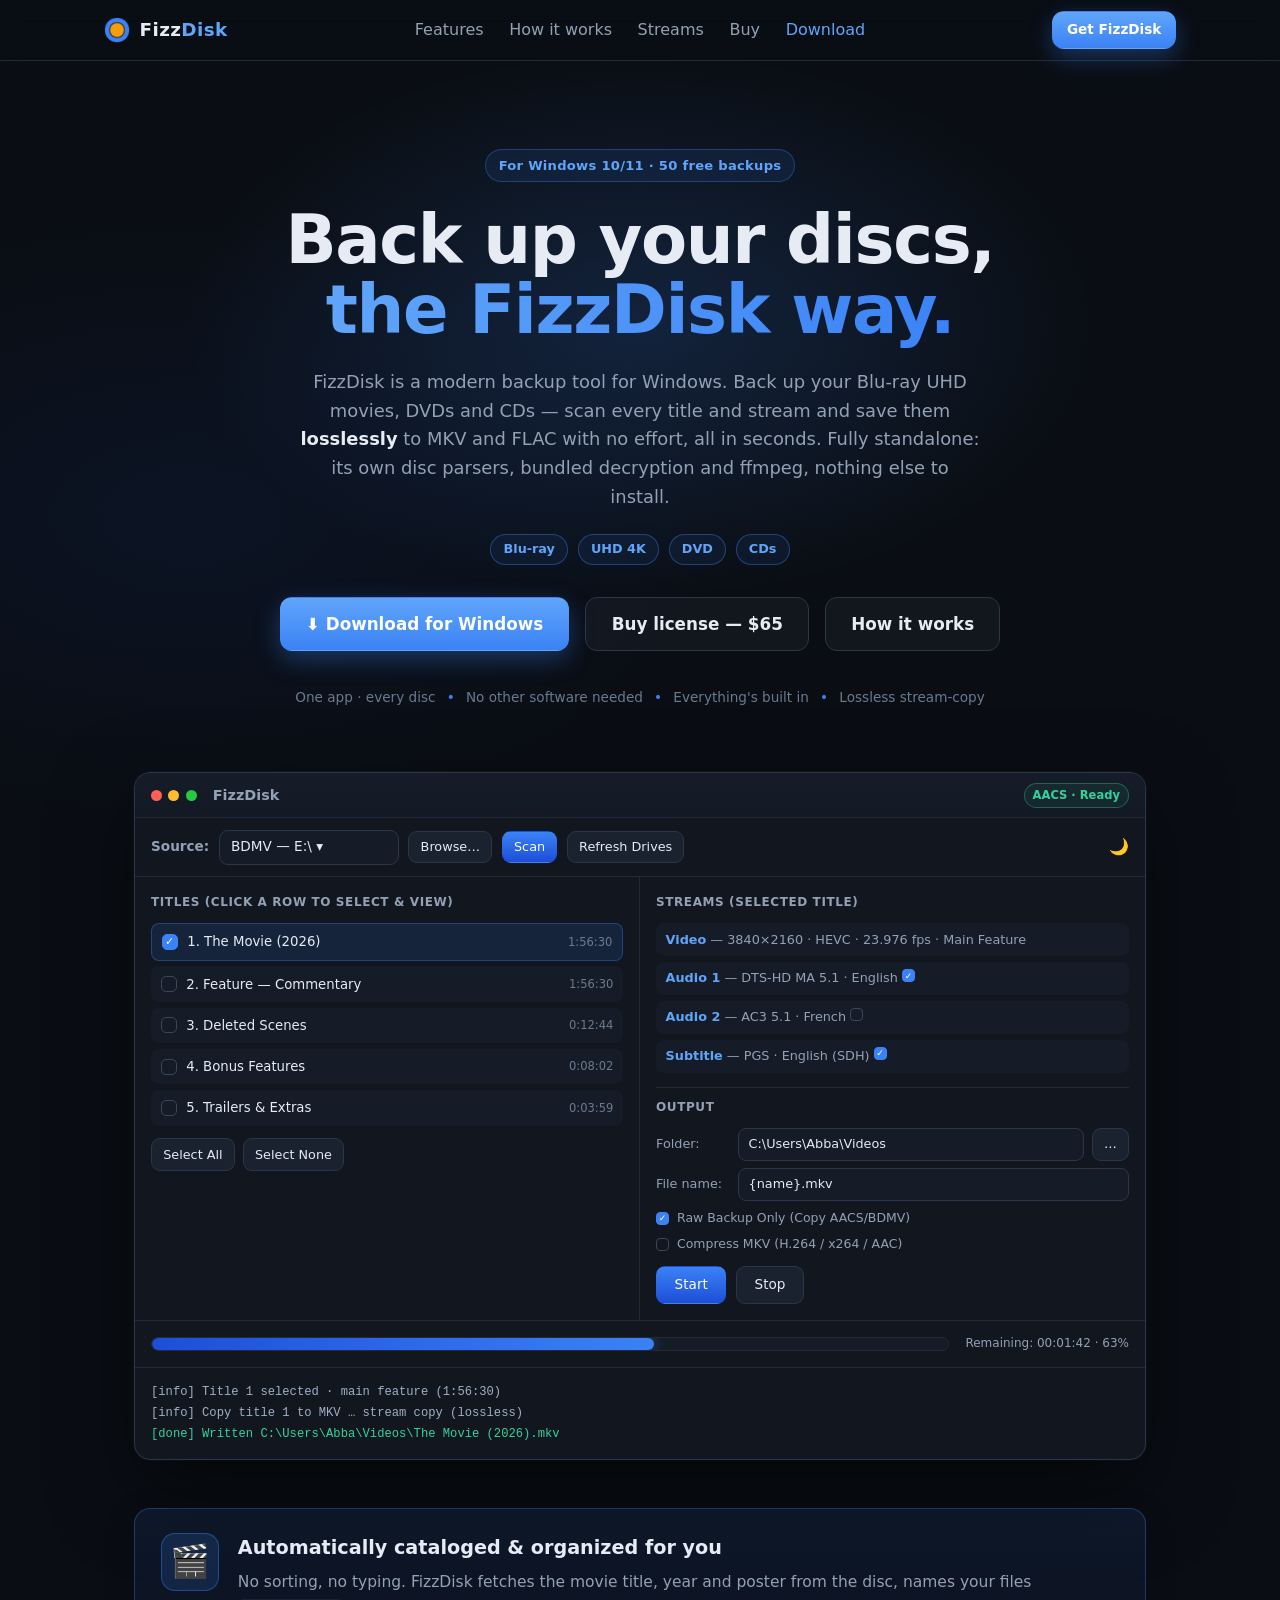
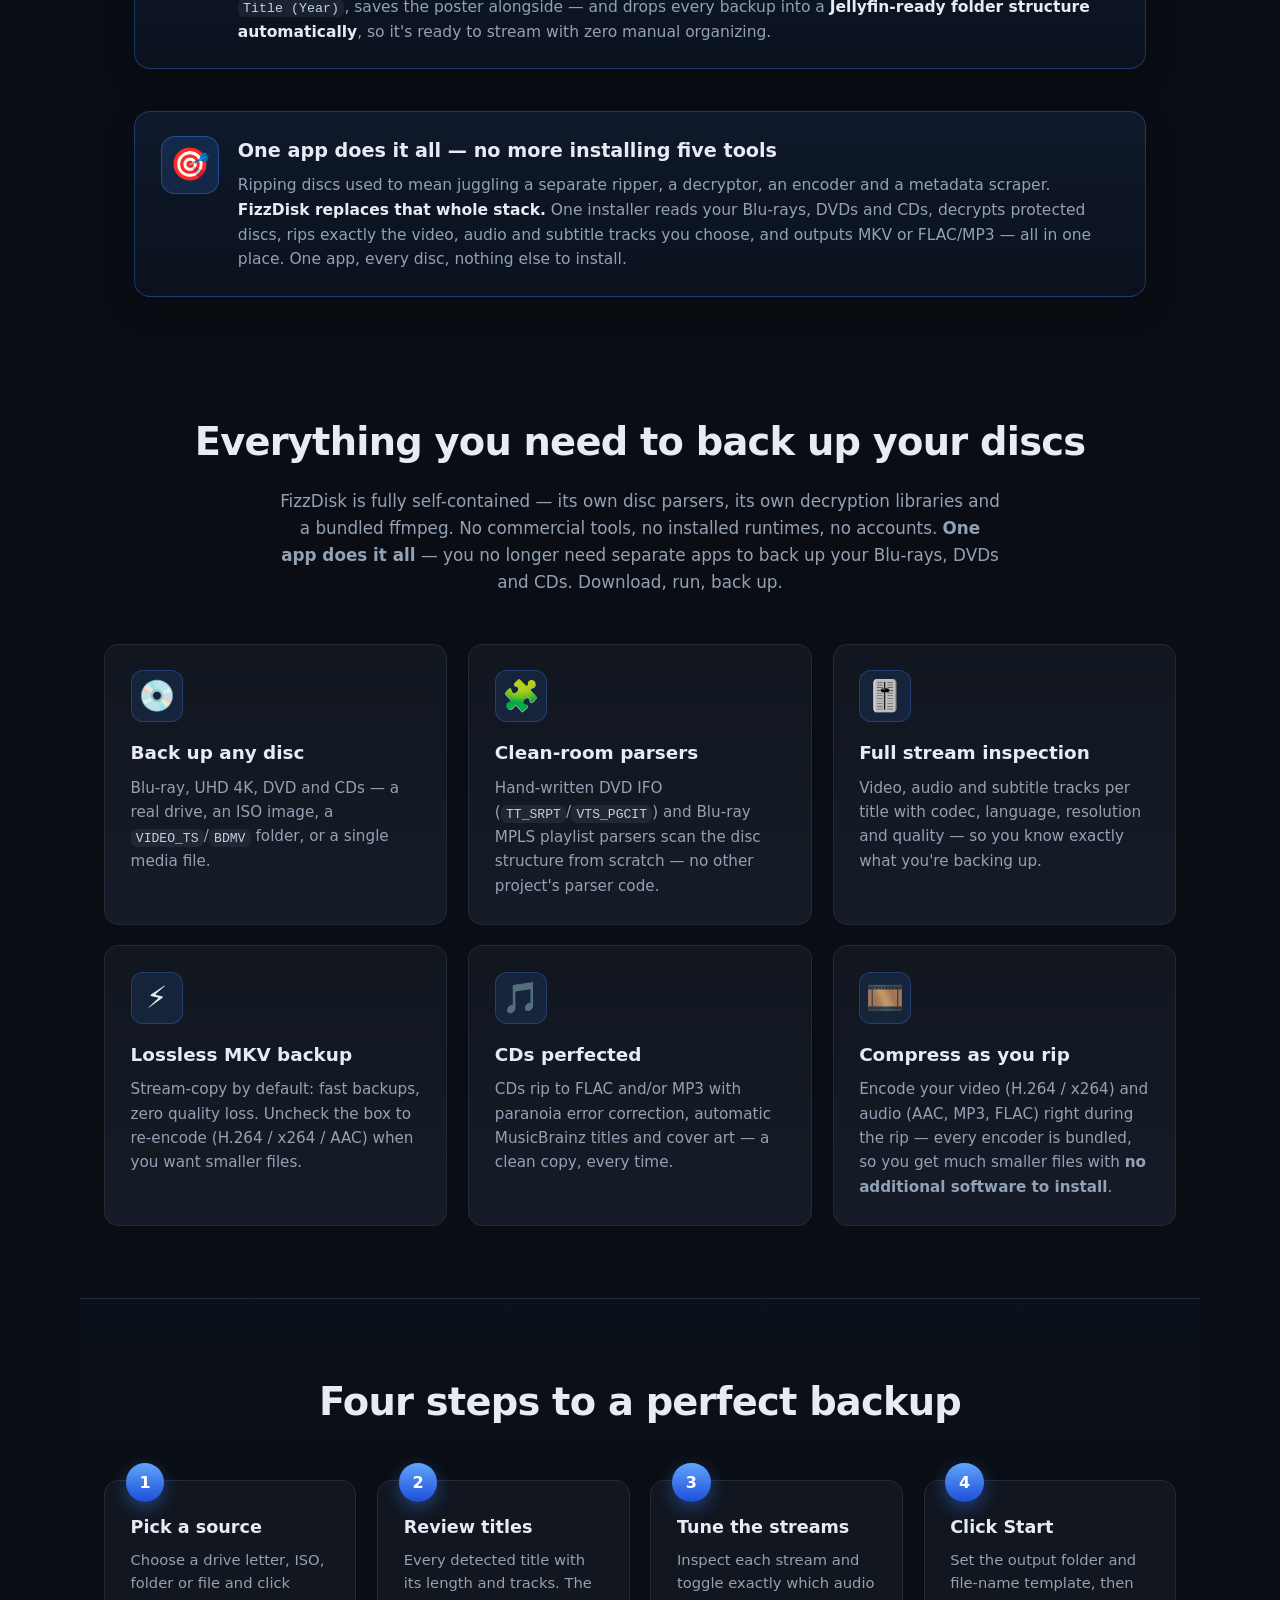
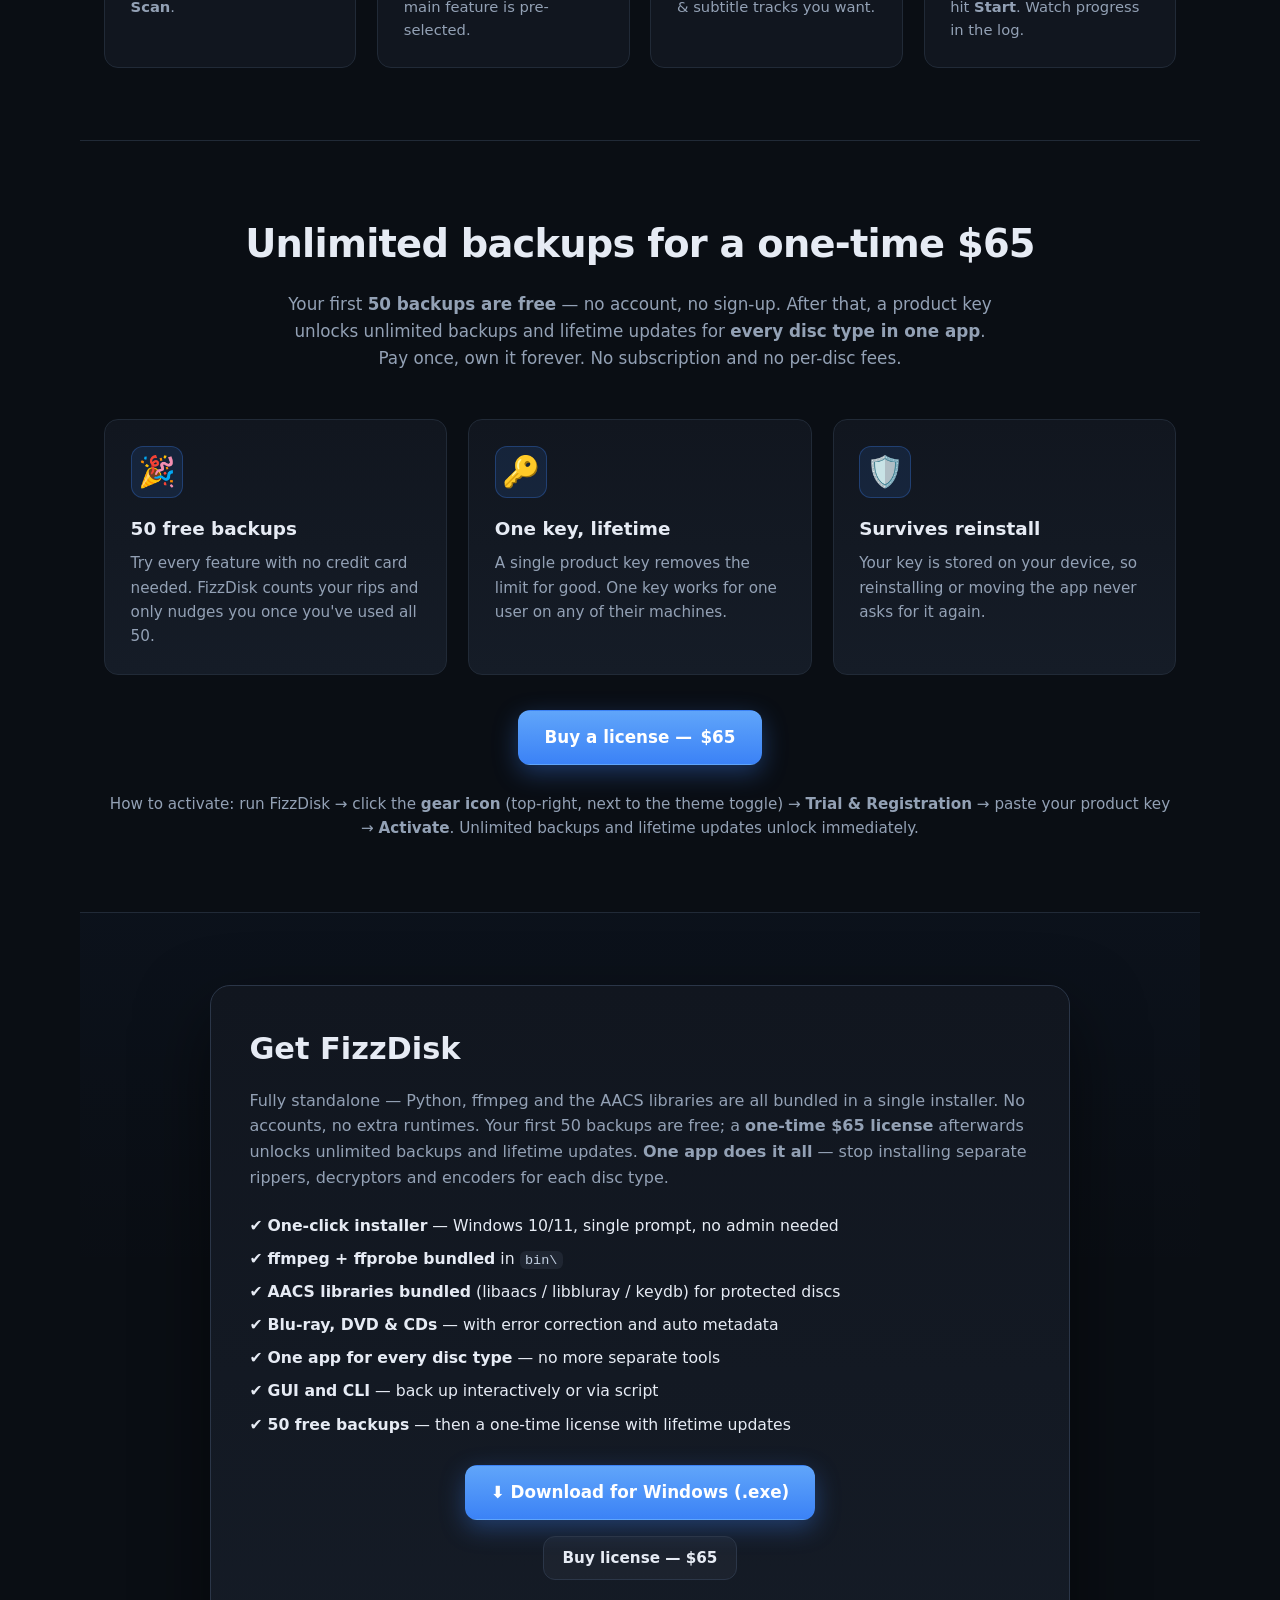
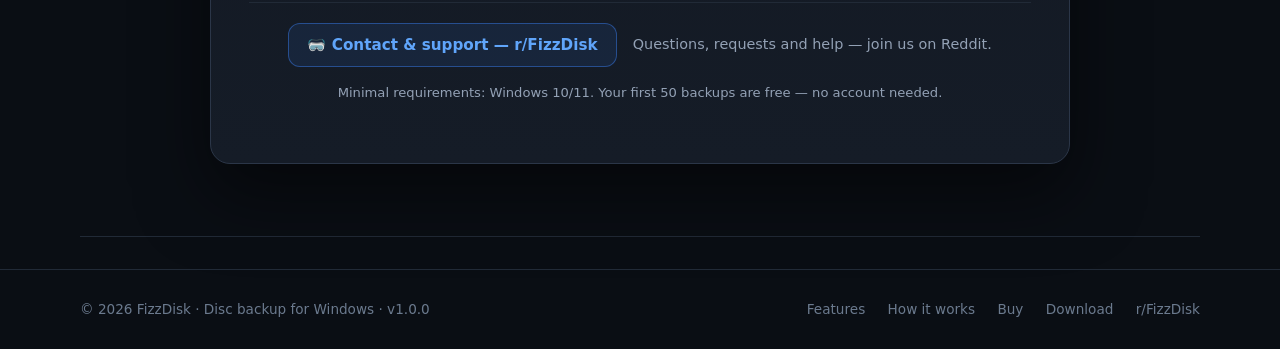
==== website/index.html @ e2224a8b "Website: 'no card' -> 'no credit card needed'" ====
<!DOCTYPE html>
<html lang="en">
<head>
<meta charset="UTF-8">
<meta name="viewport" content="width=device-width, initial-scale=1.0">
<title>FizzDisk — Back up your Blu-ray, DVD &amp; CDs</title>
<meta name="description" content="FizzDisk is a backup tool for Windows. Back up your Blu-ray UHD movies, DVDs and CDs — scan every title and stream and save them losslessly to MKV. 50 free backups, then a one-time license. Fully standalone.">
<link rel="icon" href="assets/fizzdisk.ico">
<link rel="stylesheet" href="assets/app.css">
<script src="assets/config.js"></script>
</head>
<body>

<!-- ============ NAV ============ -->
<nav class="nav">
  <div class="nav-inner">
    <a class="brand" href="#top">
      <span class="brand-mark" aria-hidden="true">
        <img src="assets/fizzdisk_icon.png" alt="" width="26" height="26">
      </span>
      <span class="brand-name">Fizz<span class="brand-hl">Disk</span></span>
    </a>
    <div class="nav-links">
      <a href="#features">Features</a>
      <a href="#how">How it works</a>
      <a href="#streams">Streams</a>
      <a href="#buy">Buy</a>
      <a href="#download">Download</a>
    </div>
    <a class="btn btn-primary nav-cta" href="#download">Get FizzDisk</a>
  </div>
</nav>

<!-- ============ HERO ============ -->
<header class="hero" id="top">
  <div class="hero-glow" aria-hidden="true"></div>
  <div class="hero-inner">
    <span class="pill">For Windows 10/11 · 50 free backups</span>
    <h1>Back up your discs,<br><span class="hl">the FizzDisk way.</span></h1>
    <p class="lead">FizzDisk is a modern backup tool for Windows. Back up your
    Blu-ray UHD movies, DVDs and CDs — scan every title and stream and save them
    <strong>losslessly</strong> to MKV and FLAC with no effort, all in seconds. Fully standalone:
    its own disc parsers, bundled decryption and ffmpeg, nothing else to install.</p>
    <div class="chips">
      <span class="chip">Blu-ray</span><span class="chip">UHD 4K</span><span class="chip">DVD</span><span class="chip">CDs</span>
    </div>
    <div class="hero-cta">
      <a class="btn btn-primary btn-lg" href="download/FizzDiskSetup.exe">⬇  Download for Windows</a>
      <a class="btn btn-ghost btn-lg" data-buy href="#">Buy license — $65</a>
      <a class="btn btn-ghost btn-lg" href="#download">How it works</a>
    </div>
    <div class="hero-meta">
      <span>One app · every disc</span>
      <span class="dot">•</span>
      <span>No other software needed</span>
      <span class="dot">•</span>
      <span>Everything's built in</span>
      <span class="dot">•</span>
      <span>Lossless stream-copy</span>
    </div>
  </div>
</header>

<!-- ============ APP MOCK (built from gui.py layout) ============ -->
<section class="mock-section" id="streams">
  <div class="mock-window" role="img" aria-label="FizzDisk application window">
    <div class="mock-titlebar">
      <span class="mock-dots"><i></i><i></i><i></i></span>
      <span class="mock-title">FizzDisk</span>
      <span class="mock-badge">AACS · Ready</span>
    </div>
    <div class="mock-source">
      <label>Source:</label>
      <span class="mock-combo">BDMV — E:\&nbsp;▾</span>
      <span class="mock-btn">Browse…</span>
      <span class="mock-btn mock-btn-accent">Scan</span>
      <span class="mock-btn">Refresh Drives</span>
      <span class="mock-toggle">🌙</span>
    </div>
    <div class="mock-body">
      <div class="mock-left">
        <div class="mock-pane-title">Titles (click a row to select &amp; view)</div>
        <div class="mock-row mock-row-sel"><span class="ck on"></span><span class="t">1. The Movie (2026)</span><span class="dur">1:56:30</span></div>
        <div class="mock-row"><span class="ck"></span><span class="t">2. Feature — Commentary</span><span class="dur">1:56:30</span></div>
        <div class="mock-row"><span class="ck"></span><span class="t">3. Deleted Scenes</span><span class="dur">0:12:44</span></div>
        <div class="mock-row"><span class="ck"></span><span class="t">4. Bonus Features</span><span class="dur">0:08:02</span></div>
        <div class="mock-row"><span class="ck"></span><span class="t">5. Trailers &amp; Extras</span><span class="dur">0:03:59</span></div>
        <div class="mock-actions"><span class="mock-btn">Select All</span><span class="mock-btn">Select None</span></div>
      </div>
      <div class="mock-right">
        <div class="mock-pane-title">Streams (selected title)</div>
        <div class="mock-stream"><b>Video</b> — 3840×2160 · HEVC · 23.976 fps · Main Feature</div>
        <div class="mock-stream"><b>Audio 1</b> — DTS-HD MA 5.1 · English <span class="ck on sm"></span></div>
        <div class="mock-stream"><b>Audio 2</b> — AC3 5.1 · French <span class="ck sm"></span></div>
        <div class="mock-stream"><b>Subtitle</b> — PGS · English (SDH) <span class="ck on sm"></span></div>
        <div class="mock-output">
          <div class="mock-pane-title">Output</div>
          <div class="mock-field"><label>Folder:</label><span class="mock-entry">C:\Users\Abba\Videos</span><span class="mock-btn">…</span></div>
          <div class="mock-field"><label>File name:</label><span class="mock-entry">{name}.mkv</span></div>
          <div class="mock-chk"><span class="ck on sm"></span> Raw Backup Only (Copy AACS/BDMV)</div>
          <div class="mock-chk"><span class="ck sm"></span> Compress MKV (H.264 / x264 / AAC)</div>
          <div class="mock-btnrow"><span class="mock-btn mock-btn-accent big">Start</span><span class="mock-btn big">Stop</span></div>
        </div>
      </div>
    </div>
    <div class="mock-bar">
      <div class="mock-progress"><span style="width:63%"></span></div>
      <span class="mock-eta">Remaining: 00:01:42 · 63%</span>
    </div>
    <div class="mock-log">[info] Title 1 selected · main feature (1:56:30)<br>[info] Copy title 1 to MKV … stream copy (lossless)<br><span class="mock-ok">[done] Written C:\Users\Abba\Videos\The Movie (2026).mkv</span></div>
  </div>
</section>

<!-- ============ AUTO CATALOGING (data, posters, Jellyfin structure) ============ -->
<section class="callout" id="autometa">
  <div class="callout-inner">
    <div class="callout-ico" aria-hidden="true">🎬</div>
    <div class="callout-body">
      <h3>Automatically cataloged &amp; organized for you</h3>
      <p>No sorting, no typing. FizzDisk fetches the movie title, year and poster from the disc,
      names your files <code>Title (Year)</code>, saves the poster alongside — and drops every backup
      into a <strong>Jellyfin-ready folder structure automatically</strong>, so it's ready to stream
      with zero manual organizing.</p>
    </div>
  </div>
</section>

<!-- ============ ONE APP DOES IT ALL ============ -->
<section class="callout" id="oneapp">
  <div class="callout-inner">
    <div class="callout-ico" aria-hidden="true">🎯</div>
    <div class="callout-body">
      <h3>One app does it all — no more installing five tools</h3>
      <p>Ripping discs used to mean juggling a separate ripper, a decryptor, an
      encoder and a metadata scraper. <strong>FizzDisk replaces that whole stack.</strong>
      One installer reads your Blu-rays, DVDs and CDs, decrypts protected discs, rips exactly
      the video, audio and subtitle tracks you choose, and outputs MKV or FLAC/MP3 — all in
      one place. One app, every disc, nothing else to install.</p>
    </div>
  </div>
</section>

<!-- ============ FEATURES ============ -->
<section class="section" id="features">
  <h2 class="sec-title">Everything you need to back up your discs</h2>
  <p class="sec-sub">FizzDisk is fully self-contained — its own disc
  parsers, its own decryption libraries and a bundled ffmpeg. No commercial tools, no installed
  runtimes, no accounts. <strong>One app does it all</strong> — you no longer need separate
  apps to back up your Blu-rays, DVDs and CDs. Download, run, back up.</p>
  <div class="grid">
    <div class="card"><div class="ico">💿</div><h3>Back up any disc</h3><p>Blu-ray, UHD 4K, DVD and CDs — a real drive, an ISO image, a <code>VIDEO_TS</code>/<code>BDMV</code> folder, or a single media file.</p></div>
    <div class="card"><div class="ico">🧩</div><h3>Clean-room parsers</h3><p>Hand-written DVD IFO (<code>TT_SRPT</code>/<code>VTS_PGCIT</code>) and Blu-ray MPLS playlist parsers scan the disc structure from scratch — no other project's parser code.</p></div>
    <div class="card"><div class="ico">🎚️</div><h3>Full stream inspection</h3><p>Video, audio and subtitle tracks per title with codec, language, resolution and quality — so you know exactly what you're backing up.</p></div>
    <div class="card"><div class="ico">⚡</div><h3>Lossless MKV backup</h3><p>Stream-copy by default: fast backups, zero quality loss. Uncheck the box to re-encode (H.264 / x264 / AAC) when you want smaller files.</p></div>
    <div class="card"><div class="ico">🎵</div><h3>CDs perfected</h3><p>CDs rip to FLAC and/or MP3 with paranoia error correction, automatic MusicBrainz titles and cover art — a clean copy, every time.</p></div>
    <div class="card"><div class="ico">🎞️</div><h3>Compress as you rip</h3><p>Encode your video (H.264 / x264) and audio (AAC, MP3, FLAC) right during the rip — every encoder is bundled, so you get much smaller files with <strong>no additional software to install</strong>.</p></div>
  </div>
</section>

<!-- ============ HOW IT WORKS ============ -->
<section class="section alt" id="how">
  <h2 class="sec-title">Four steps to a perfect backup</h2>
  <div class="steps">
    <div class="step"><span class="n">1</span><h3>Pick a source</h3><p>Choose a drive letter, ISO, folder or file and click <b>Scan</b>.</p></div>
    <div class="step"><span class="n">2</span><h3>Review titles</h3><p>Every detected title with its length and tracks. The main feature is pre-selected.</p></div>
    <div class="step"><span class="n">3</span><h3>Tune the streams</h3><p>Inspect each stream and toggle exactly which audio &amp; subtitle tracks you want.</p></div>
    <div class="step"><span class="n">4</span><h3>Click Start</h3><p>Set the output folder and file-name template, then hit <b>Start</b>. Watch progress in the log.</p></div>
  </div>
</section>

<!-- ============ BUY / LICENSE ============ -->
<section class="section" id="buy">
  <h2 class="sec-title">Unlimited backups for a one-time <span id="buy-price">$65</span></h2>
  <p class="sec-sub">Your first <b>50 backups are free</b> — no account, no sign-up. After that, a
  product key unlocks unlimited backups and lifetime updates for <b>every disc type in one app</b>.
  Pay once, own it forever. No subscription and no per-disc fees.</p>
  <div class="grid" style="margin-top:3rem">
    <div class="card"><div class="ico">🎉</div><h3>50 free backups</h3><p>Try every feature with no credit card needed. FizzDisk counts your rips and only nudges you once you've used all 50.</p></div>
    <div class="card"><div class="ico">🔑</div><h3>One key, lifetime</h3><p>A single product key removes the limit for good. One key works for one user on any of their machines.</p></div>
    <div class="card"><div class="ico">🛡️</div><h3>Survives reinstall</h3><p>Your key is stored on your device, so reinstalling or moving the app never asks for it again.</p></div>
  </div>
  <div class="hero-cta" style="margin-top:2.2rem">
    <a class="btn btn-primary btn-lg" data-buy href="#">Buy a license — <span id="buy-price2">$65</span></a>
  </div>
  <p class="how-note" style="margin-top:1.7rem">How to activate: run FizzDisk → click the <b>gear icon</b>
  (top-right, next to the theme toggle) → <b>Trial &amp; Registration</b> → paste your product key →
  <b>Activate</b>. Unlimited backups and lifetime updates unlock immediately.</p>
</section>

<!-- ============ DOWNLOAD ============ -->
<section class="section alt" id="download">
  <div class="dl-card">
    <div class="dl-left">
      <h2>Get FizzDisk</h2>
      <p>Fully standalone — Python, ffmpeg and the AACS libraries are all
      bundled in a single installer. No accounts, no extra runtimes. Your first
      50 backups are free; a <b>one-time $65 license</b> afterwards unlocks
      unlimited backups and lifetime updates. <strong>One app does it all</strong> —
      stop installing separate rippers, decryptors and encoders for each disc type.</p>
      <ul class="dl-list">
        <li>✔ <b>One-click installer</b> — Windows 10/11, single prompt, no admin needed</li>
        <li>✔ <b>ffmpeg + ffprobe bundled</b> in <code>bin\</code></li>
        <li>✔ <b>AACS libraries bundled</b> (libaacs / libbluray / keydb) for protected discs</li>
        <li>✔ <b>Blu-ray, DVD &amp; CDs</b> — with error correction and auto metadata</li>
        <li>✔ <b>One app for every disc type</b> — no more separate tools</li>
        <li>✔ <b>GUI and CLI</b> — back up interactively or via script</li>
        <li>✔ <b>50 free backups</b> — then a one-time license with lifetime updates</li>
      </ul>
      <div class="dl-cta" style="justify-content:center;flex-direction:column;align-items:center">
        <a class="btn btn-primary btn-lg" href="download/FizzDiskSetup.exe">⬇  Download for Windows (.exe)</a>
        <a class="btn btn-ghost" data-buy href="#">Buy license — $65</a>
      </div>
      <div class="dl-support" style="justify-content:center;text-align:center">
        <a class="btn btn-reddit" href="https://www.reddit.com/r/FizzDisk/" target="_blank" rel="noopener">🥽  Contact &amp; support — r/FizzDisk</a>
        <span class="dl-support-note">Questions, requests and help — join us on Reddit.</span>
      </div>
      <p class="dl-min" style="text-align:center">Minimal requirements: Windows 10/11. Your first 50 backups are free — no account needed.</p>
    </div>
  </div>
</section>

<!-- ============ FOOTER ============ -->
<footer class="foot">
  <div class="foot-inner">
    <span>© 2026 FizzDisk · Disc backup for Windows · v<span id="foot-ver">1.0.0</span></span>
    <span class="foot-links"><a href="#features">Features</a><a href="#how">How it works</a><a href="#buy">Buy</a><a href="#download">Download</a><a href="https://www.reddit.com/r/FizzDisk/" target="_blank" rel="noopener">r/FizzDisk</a></span>
  </div>
</footer>

<script src="assets/app.js"></script>
<script>
  // Wire config values (see assets/config.js). BUY_URL is empty until the
  // 2Checkout link is set; until then the Buy buttons open success.html which
  // mints a product key client-side.
  (function(){
    var cfg = window.FIZZ_CONFIG || {};
    if (cfg.PRICE) {
      ['buy-price','buy-price2'].forEach(function(id){
        var el=document.getElementById(id); if(el) el.textContent=cfg.PRICE;
      });
    }
    if (cfg.VERSION) { var v=document.getElementById('foot-ver'); if(v) v.textContent=cfg.VERSION; }
    var buyUrl = (cfg.BUY_URL && String(cfg.BUY_URL).trim()) ? cfg.BUY_URL : cfg.SUCCESS_URL;
    if (buyUrl) document.querySelectorAll('[data-buy]').forEach(function(b){ b.href = buyUrl; });
  })();
</script>
</body>
</html>
---- website/assets/app.css ----
/* ============================================================
   FizzDisk site — black + blue palette, matched to the app
   App theme: customtkinter "dark" + "blue" theme.
   Colors pulled from app: bg #0d1013, accent #3b82f6, text #dfe3ea,
   err #ff6b6b. Extending with a navy family for depth.
   ============================================================ */
:root{
  --bg:        #0a0e14;
  --bg-2:      #0d1219;
  --panel:     #11161f;
  --panel-2:   #151c27;
  --panel-3:   #1a2230;
  --border:    #212a37;
  --border-2:  #2b3648;
  --accent:    #3b82f6;
  --accent-2:  #60a5fa;
  --accent-deep:#1d4ed8;
  --text:      #e6ebf4;
  --muted:     #93a1b5;
  --muted-2:   #6b7a8e;
  --ok:        #34d399;
  --err:       #ff6b6b;
  --radius:    14px;
  --maxw:      1120px;
  --font:      "Segoe UI", system-ui, -apple-system, Roboto, Helvetica, Arial, sans-serif;
  --mono:      "Cascadia Code", "JetBrains Mono", Consolas, monospace;
}

*{box-sizing:border-box;margin:0;padding:0}
html{scroll-behavior:smooth}
body{
  background:
    radial-gradient(1200px 600px at 70% -10%, rgba(59,130,246,.10), transparent 60%),
    radial-gradient(900px 500px at 15% 10%, rgba(29,78,216,.08), transparent 60%),
    var(--bg);
  color:var(--text);
  font-family:var(--font);
  line-height:1.6;
  -webkit-font-smoothing:antialiased;
  overflow-x:hidden;
}
a{color:var(--accent-2);text-decoration:none}
code{font-family:var(--mono);font-size:.86em;background:rgba(147,161,181,.10);padding:.12em .4em;border-radius:6px;color:#c3d0e2;white-space:nowrap}
::selection{background:rgba(59,130,246,.35)}
.wrap,.nav-inner,.hero-inner,.section{max-width:var(--maxw);margin:0 auto}

/* ---------- generic ---------- */
.btn{display:inline-flex;align-items:center;gap:.5em;font-weight:600;font-size:.95rem;
  padding:.6em 1.2em;border-radius:12px;border:1px solid transparent;cursor:pointer;
  transition:transform .12s ease, box-shadow .2s ease, background .2s;text-decoration:none}
.btn:hover{transform:translateY(-1px)}
.btn:active{transform:translateY(0)}
.btn-primary{background:linear-gradient(180deg,var(--accent-2),var(--accent));color:#fff;
  box-shadow:0 8px 24px rgba(59,130,246,.35)}
.btn-primary:hover{box-shadow:0 12px 32px rgba(59,130,246,.5)}
.btn-ghost{background:rgba(147,161,181,.06);border-color:var(--border-2);color:var(--text)}
.btn-ghost:hover{background:rgba(147,161,181,.12)}
.btn-lg{font-size:1.05rem;padding:.75em 1.5em}

/* ---------- nav ---------- */
.nav{position:sticky;top:0;z-index:50;backdrop-filter:blur(12px);
  background:rgba(10,14,20,.75);border-bottom:1px solid var(--border)}
.nav-inner{display:flex;align-items:center;justify-content:space-between;
  padding:.7rem 1.5rem;max-width:var(--maxw);margin:0 auto}
.brand{display:flex;align-items:center;gap:.6rem;color:var(--text)}
.brand-mark{display:flex}
.brand-name{font-size:1.15rem;font-weight:700;letter-spacing:.02em}
.brand-hl{color:var(--accent-2)}
.nav-links{display:flex;gap:1.6rem;align-items:center;font-weight:500;color:var(--muted)}
.nav-links a{color:var(--muted)}.nav-links a:hover{color:var(--text)}
.nav-links a.active{color:var(--accent-2)}
.nav-cta{font-size:.85rem;padding:.5em 1em}
@media(max-width:720px){.nav-links{display:none}}

/* ---------- hero ---------- */
.hero{position:relative;padding:5.5rem 1.5rem 3rem;text-align:center;overflow:hidden}
.hero-glow{position:absolute;inset:0;pointer-events:none;
  background:radial-gradient(700px 420px at 50% 38%, rgba(59,130,246,.18), transparent 65%)}
.hero-inner{position:relative}
.pill{display:inline-block;font-size:.82rem;font-weight:600;color:var(--accent-2);
  border:1px solid rgba(59,130,246,.35);background:rgba(59,130,246,.10);
  padding:.4em 1em;border-radius:999px;margin-bottom:1.4rem;letter-spacing:.02em}
.hero h1{font-size:clamp(2.3rem,6vw,4.2rem);font-weight:800;line-height:1.05;letter-spacing:-.02em}
.hero .hl{background:linear-gradient(90deg,var(--accent-2),var(--accent));
  -webkit-background-clip:text;background-clip:text;color:transparent}
.lead{max-width:680px;margin:1.4rem auto 0;font-size:1.12rem;color:var(--muted)}
.lead strong{color:var(--text)}
.hero-cta{display:flex;gap:1rem;justify-content:center;margin-top:2rem;flex-wrap:wrap}
.hero-meta{display:flex;gap:.7rem;justify-content:center;align-items:center;
  margin-top:2.2rem;color:var(--muted-2);font-size:.85rem;flex-wrap:wrap}
.hero-meta .dot{color:var(--accent)}

/* ---------- app mock ---------- */
.mock-section{max-width:1060px;margin:0 auto;padding:1rem 1.5rem 3rem}
.mock-window{background:var(--panel);border:1px solid var(--border-2);border-radius:16px;
  box-shadow:0 30px 80px rgba(0,0,0,.55), 0 0 0 1px rgba(59,130,246,.06);
  overflow:hidden;font-family:var(--font)}
.mock-titlebar{display:flex;align-items:center;gap:1rem;padding:.6rem 1rem;
  background:linear-gradient(180deg,#161d29,#121824);border-bottom:1px solid var(--border)}
.mock-dots{display:flex;gap:.4rem}
.mock-dots i{width:11px;height:11px;border-radius:50%;background:#37404f;display:block}
.mock-dots i:nth-child(1){background:#ff5f57}
.mock-dots i:nth-child(2){background:#febc2e}
.mock-dots i:nth-child(3){background:#28c840}
.mock-title{font-size:.9rem;font-weight:600;color:var(--muted)}
.mock-badge{margin-left:auto;font-size:.72rem;font-weight:700;color:var(--ok);
  border:1px solid rgba(52,211,153,.35);background:rgba(52,211,153,.08);
  padding:.2em .7em;border-radius:999px}

.mock-source{display:flex;align-items:center;gap:.6rem;padding:.7rem 1rem;
  border-bottom:1px solid var(--border);flex-wrap:wrap;font-size:.85rem}
.mock-source label{color:var(--muted);font-weight:600}
.mock-combo{background:var(--panel-2);border:1px solid var(--border-2);padding:.35rem .7rem;
  border-radius:9px;color:var(--text);min-width:180px}
.mock-btn{background:var(--panel-3);border:1px solid var(--border-2);color:var(--text);
  padding:.32rem .7rem;border-radius:9px;font-size:.8rem;white-space:nowrap}
.mock-btn-accent{background:linear-gradient(180deg,var(--accent),var(--accent-deep));border-color:transparent;color:#fff}
.mock-btn.big{padding:.45rem 1.1rem;font-size:.85rem}
.mock-toggle{margin-left:auto;font-size:1rem;cursor:pointer}

.mock-body{display:grid;grid-template-columns:1fr 1fr;gap:0;border-bottom:1px solid var(--border)}
.mock-left,.mock-right{padding:1rem}
.mock-left{border-right:1px solid var(--border)}
.mock-pane-title{font-size:.75rem;font-weight:700;color:var(--muted);text-transform:uppercase;
  letter-spacing:.05em;margin-bottom:.7rem}
.mock-row{display:flex;align-items:center;gap:.6rem;padding:.45rem .6rem;border-radius:8px;
  margin-bottom:.35rem;font-size:.83rem;background:var(--panel-2)}
.mock-row-sel{background:rgba(59,130,246,.13);border:1px solid rgba(59,130,246,.35)}
.mock-row .t{flex:1;color:var(--text);overflow:hidden;text-overflow:ellipsis;white-space:nowrap}
.mock-row .dur{color:var(--muted-2);font-size:.72rem}
.mock-actions{display:flex;gap:.5rem;margin-top:.8rem}
.mock-stream{padding:.4rem .6rem;border-radius:8px;background:var(--panel-2);
  margin-bottom:.35rem;font-size:.8rem;color:var(--muted)}
.mock-stream b{color:var(--text);font-weight:600}
.mock-stream b:nth-child(1){color:var(--accent-2)}

.ck{width:16px;height:16px;border-radius:5px;border:1.5px solid #3a475a;display:inline-block;flex:none}
.ck.on{background:var(--accent);border-color:var(--accent);position:relative}
.ck.on::after{content:"✓";color:#fff;font-size:11px;position:absolute;inset:0;
  display:flex;align-items:center;justify-content:center;font-weight:800}
.ck.sm{width:13px;height:13px;border-radius:4px}
.ck.sm.on::after{font-size:9px}

.mock-output{margin-top:.9rem;padding-top:.6rem;border-top:1px solid var(--border)}
.mock-field{display:flex;align-items:center;gap:.5rem;margin-bottom:.45rem;font-size:.8rem}
.mock-field label{color:var(--muted);width:74px;flex:none}
.mock-entry{flex:1;background:var(--panel-2);border:1px solid var(--border-2);
  padding:.32rem .6rem;border-radius:8px;color:var(--text);overflow:hidden;text-overflow:ellipsis;white-space:nowrap}
.mock-chk{display:flex;align-items:center;gap:.5rem;font-size:.78rem;color:var(--muted);margin:.4rem 0}
.mock-btnrow{display:flex;gap:.6rem;margin-top:.7rem}

.mock-bar{display:flex;align-items:center;gap:1rem;padding:.85rem 1rem;border-bottom:1px solid var(--border)}
.mock-progress{flex:1;height:14px;border-radius:7px;background:var(--panel-2);border:1px solid var(--border);overflow:hidden}
.mock-progress span{display:block;height:100%;border-radius:7px;
  background:linear-gradient(90deg,var(--accent-deep),var(--accent));box-shadow:0 0 12px rgba(59,130,246,.5)}
.mock-eta{font-size:.75rem;color:var(--muted)}
.mock-log{padding:.9rem 1rem;font-family:var(--mono);font-size:.76rem;color:#9fb0c6;line-height:1.7}
.mock-ok{color:var(--ok)}

@media(max-width:760px){.mock-body{grid-template-columns:1fr}.mock-left{border-right:none;border-bottom:1px solid var(--border)}}

/* ---------- sections ---------- */
.section{padding:4.5rem 1.5rem}
.section.alt{background:linear-gradient(180deg,rgba(59,130,246,.03),transparent 40%);border-top:1px solid var(--border);border-bottom:1px solid var(--border)}
.sec-title{text-align:center;font-size:clamp(1.7rem,3.4vw,2.4rem);font-weight:800;letter-spacing:-.02em}
.sec-sub{text-align:center;max-width:720px;margin:1rem auto 0;color:var(--muted);font-size:1.05rem}
.sec-sub em{color:var(--accent-2);font-style:normal}

.grid{display:grid;grid-template-columns:repeat(3,1fr);gap:1.3rem;margin-top:3rem}
@media(max-width:900px){.grid{grid-template-columns:repeat(2,1fr)}}
@media(max-width:600px){.grid{grid-template-columns:1fr}}
.card{background:linear-gradient(180deg,var(--panel),var(--panel-2));border:1px solid var(--border);
  border-radius:var(--radius);padding:1.6rem;transition:transform .18s,border-color .18s,box-shadow .18s}
.card:hover{transform:translateY(-4px);border-color:rgba(59,130,246,.5);box-shadow:0 18px 40px rgba(0,0,0,.4)}
.card .ico{font-size:1.9rem;display:inline-flex;width:52px;height:52px;align-items:center;justify-content:center;
  background:rgba(59,130,246,.12);border:1px solid rgba(59,130,246,.3);border-radius:12px;margin-bottom:1rem}
.card h3{font-size:1.15rem;font-weight:700;margin-bottom:.5rem}
.card p{color:var(--muted);font-size:.95rem}

.steps{display:grid;grid-template-columns:repeat(4,1fr);gap:1.3rem;margin-top:3rem}
@media(max-width:800px){.steps{grid-template-columns:repeat(2,1fr)}}
@media(max-width:520px){.steps{grid-template-columns:1fr}}
.step{background:var(--panel);border:1px solid var(--border);border-radius:var(--radius);padding:1.6rem;position:relative}
.step .n{position:absolute;top:-1.1rem;left:1.3rem;width:2.4rem;height:2.4rem;border-radius:50%;
  display:flex;align-items:center;justify-content:center;font-weight:800;color:#fff;
  background:linear-gradient(180deg,var(--accent-2),var(--accent-deep));box-shadow:0 6px 18px rgba(59,130,246,.4)}
.step h3{font-size:1.1rem;margin:.4rem 0 .4rem}
.step p{color:var(--muted);font-size:.92rem}
.how-note{text-align:center;margin-top:2.4rem;color:var(--muted);font-size:.95rem}

/* ---------- download ---------- */
.dl-card{max-width:860px;margin:0 auto;background:linear-gradient(180deg,var(--panel),var(--panel-2));
  border:1px solid var(--border-2);border-radius:20px;padding:2.4rem;box-shadow:0 30px 70px rgba(0,0,0,.5)}
@media(max-width:820px){.dl-card{grid-template-columns:1fr}.dl-right{display:grid;grid-template-columns:1fr 1fr;gap:1rem}}
@media(max-width:520px){.dl-right{grid-template-columns:1fr}}
.dl-left h2{font-size:1.9rem;font-weight:800}
.dl-left>p{color:var(--muted);margin:.9rem 0 1.4rem}
.dl-list{list-style:none;margin-bottom:1.8rem}
.dl-list li{color:var(--text);font-size:.98rem;margin:.5rem 0}
.dl-list li b{color:var(--text)}
.dl-list li:first-child{margin-top:0}
.dl-cta{display:flex;gap:1rem;flex-wrap:wrap;align-items:center}
.dl-min{color:var(--muted-2);font-size:.82rem;margin-top:1.2rem}
.dl-right{display:flex;flex-direction:column;gap:1.2rem}
.dl-box{background:var(--panel-2);border:1px solid var(--border);border-radius:14px;padding:1.3rem}
.dl-box-title{font-size:.75rem;font-weight:700;text-transform:uppercase;letter-spacing:.05em;color:var(--accent-2);margin-bottom:.7rem}
.dl-box ul{list-style:none;color:var(--muted);font-size:.92rem}
.dl-box li{padding:.25rem 0}
.dl-box p{color:var(--muted);font-size:.9rem}

/* ---------- footer ---------- */
.foot{border-top:1px solid var(--border);padding:1.8rem 1.5rem;margin-top:2rem}
.foot-inner{max-width:var(--maxw);margin:0 auto;display:flex;justify-content:space-between;
  align-items:center;flex-wrap:wrap;gap:1rem;color:var(--muted-2);font-size:.85rem}
.foot-links{display:flex;gap:1.4rem}
.foot-links a{color:var(--muted-2)}.foot-links a:hover{color:var(--text)}

/* ---------- auto-cataloging callout ---------- */
.callout{max-width:1060px;margin:0 auto;padding:0 1.5rem 2.6rem}
.callout-inner{display:flex;align-items:flex-start;gap:1.2rem;background:linear-gradient(180deg,rgba(59,130,246,.10),rgba(29,78,216,.05));border:1px solid rgba(59,130,246,.35);border-radius:16px;padding:1.5rem 1.6rem;box-shadow:0 10px 30px rgba(0,0,0,.25)}
.callout-ico{font-size:2rem;display:flex;width:58px;height:58px;flex:none;align-items:center;justify-content:center;background:rgba(59,130,246,.16);border:1px solid rgba(59,130,246,.4);border-radius:14px}
.callout-body h3{font-size:1.2rem;font-weight:700;margin-bottom:.4rem}
.callout-body p{color:var(--muted);font-size:.97rem}
.callout-body strong{color:var(--text)}
@media(max-width:600px){.callout-inner{flex-direction:column}}

.chips{display:flex;gap:.6rem;justify-content:center;margin-top:1.4rem;flex-wrap:wrap}
.chip{font-size:.8rem;font-weight:600;color:var(--accent-2);border:1px solid rgba(59,130,246,.4);background:rgba(59,130,246,.08);padding:.35em .95em;border-radius:999px}

/* download support / reddit */
.dl-support{display:flex;align-items:center;gap:1rem;flex-wrap:wrap;margin-top:1.4rem;padding-top:1.2rem;border-top:1px solid var(--border)}
.btn-reddit{background:rgba(59,130,246,.10);border:1px solid rgba(59,130,246,.45);color:var(--accent-2);font-weight:600}
.btn-reddit:hover{background:rgba(59,130,246,.18)}
.dl-support-note{color:var(--muted);font-size:.9rem}
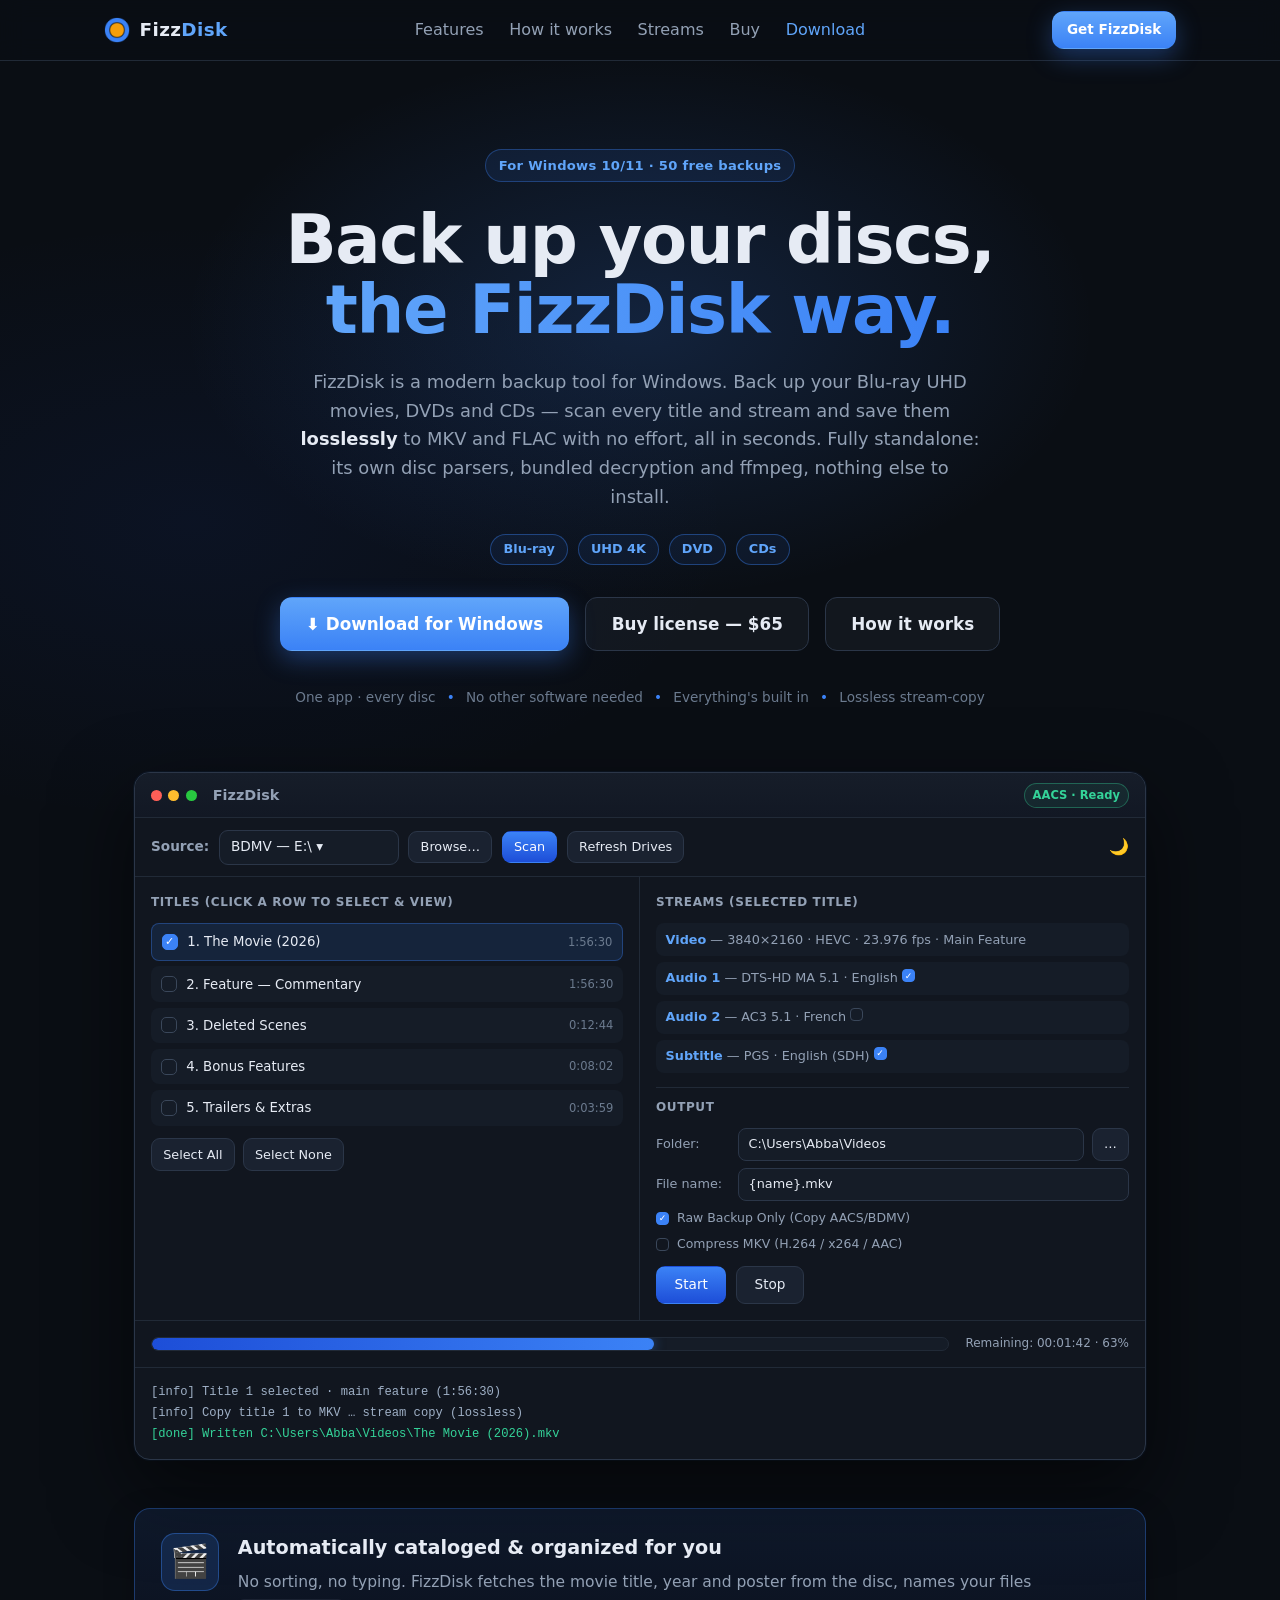
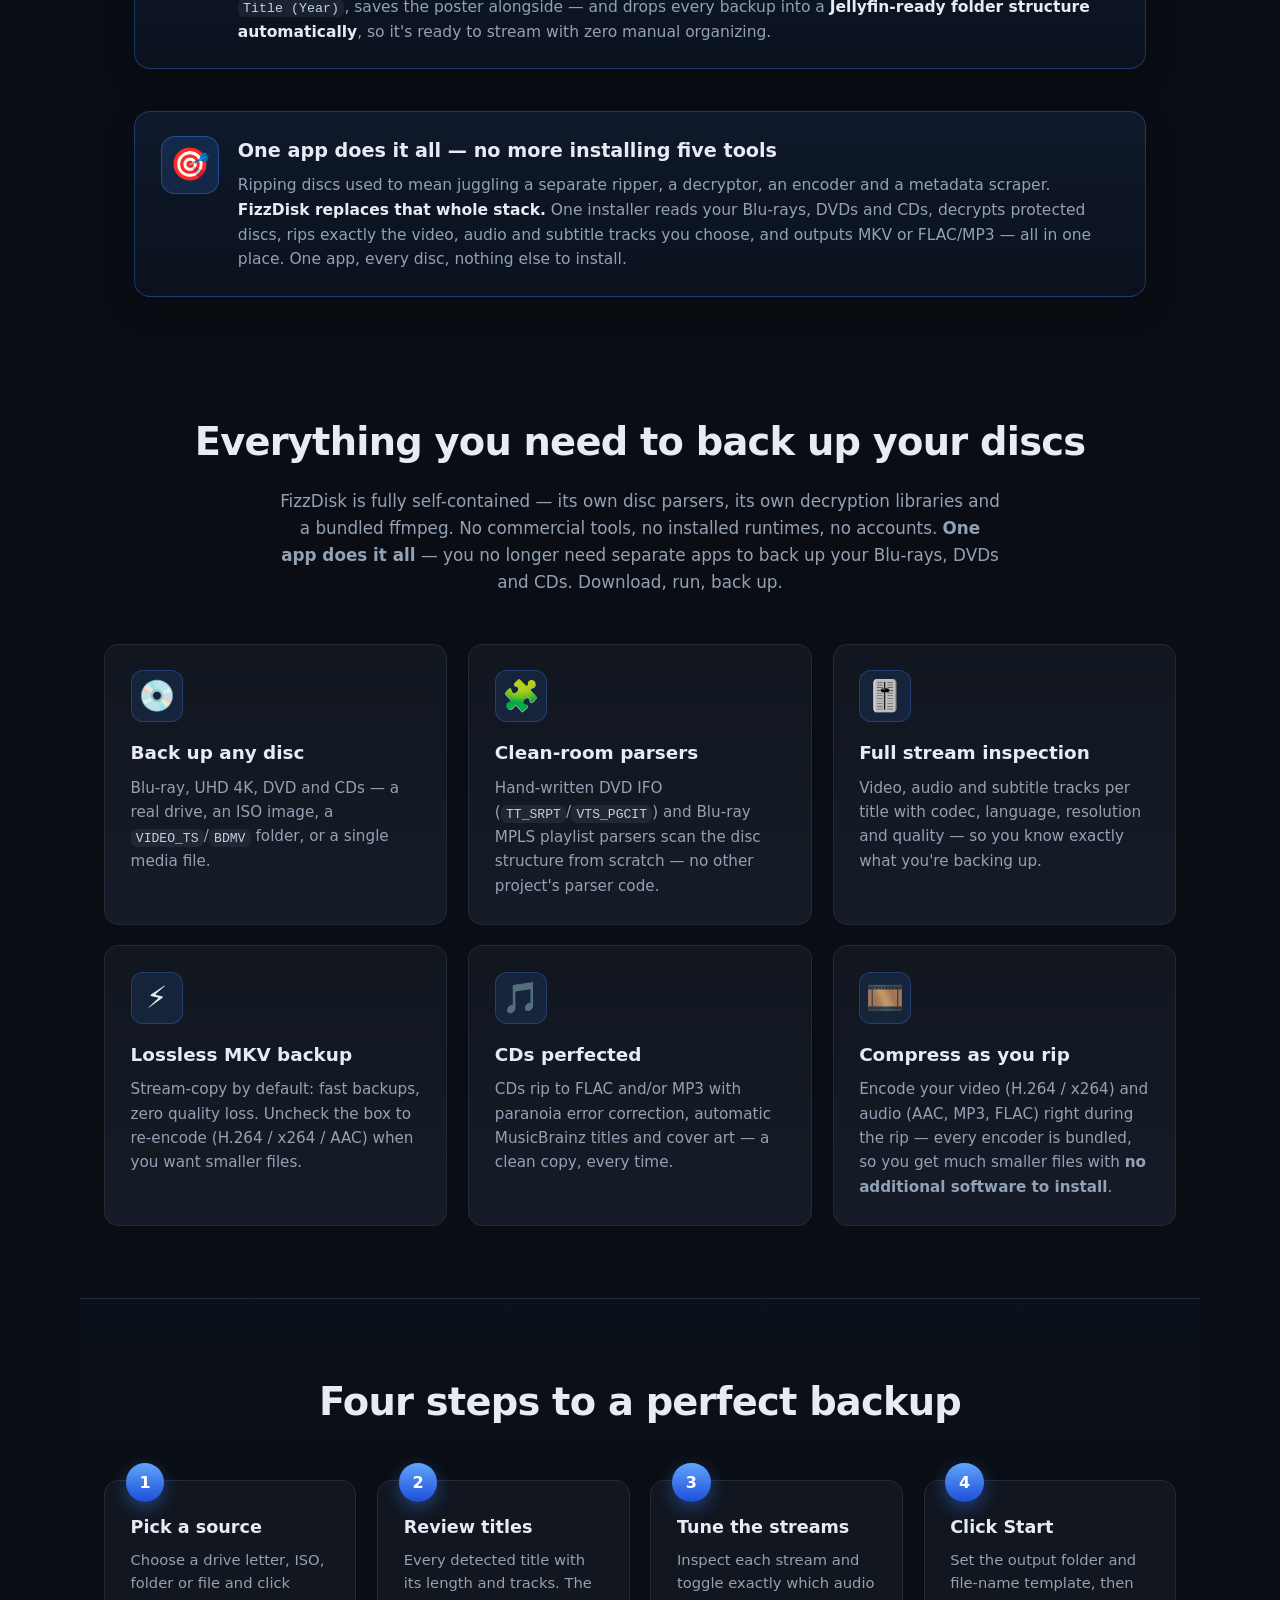
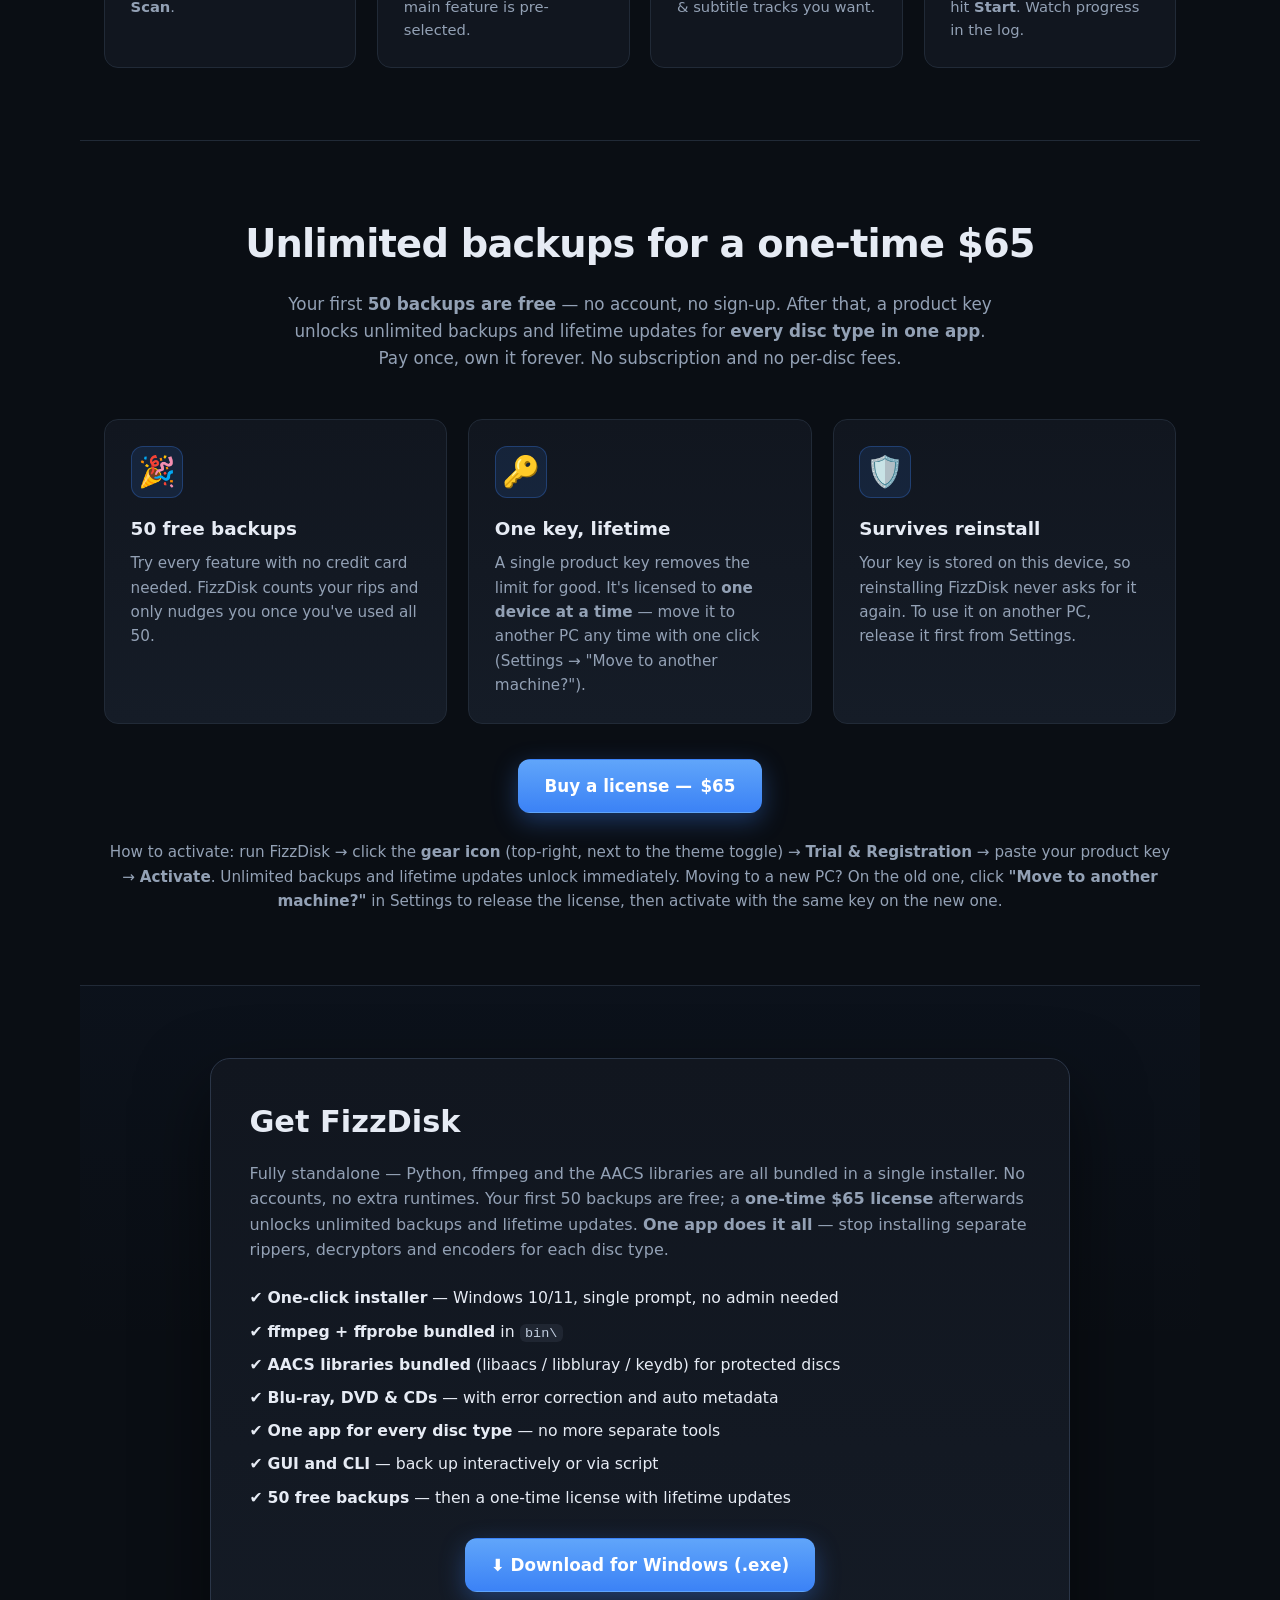
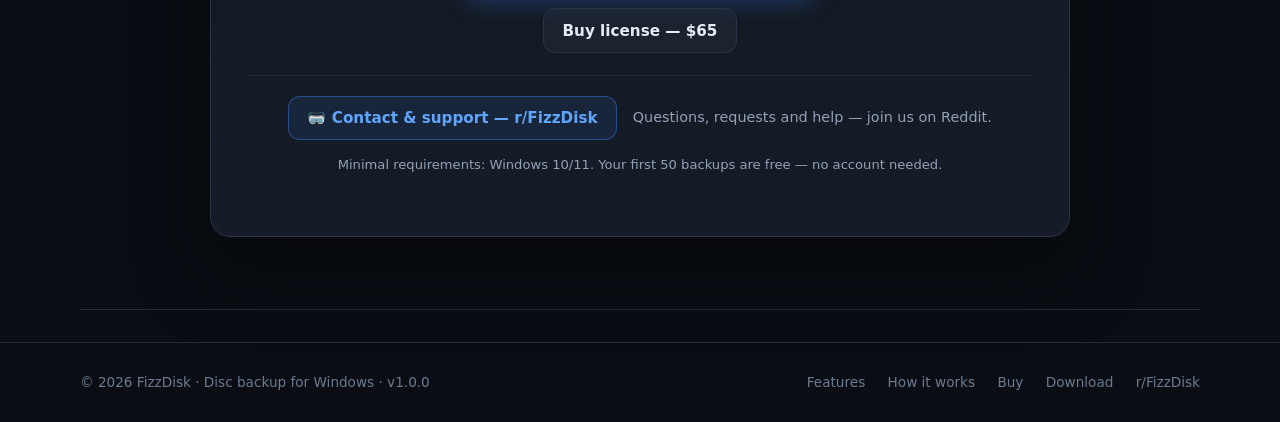
==== commit f08ec314: "Server-side one-user-one-device activation Add server/license_api.py (stdlib HTTP activation API: /a" ====
--- a/website/index.html
+++ b/website/index.html
@@ -176,15 +176,17 @@
   Pay once, own it forever. No subscription and no per-disc fees.</p>
   <div class="grid" style="margin-top:3rem">
     <div class="card"><div class="ico">🎉</div><h3>50 free backups</h3><p>Try every feature with no credit card needed. FizzDisk counts your rips and only nudges you once you've used all 50.</p></div>
-    <div class="card"><div class="ico">🔑</div><h3>One key, lifetime</h3><p>A single product key removes the limit for good. One key works for one user on any of their machines.</p></div>
-    <div class="card"><div class="ico">🛡️</div><h3>Survives reinstall</h3><p>Your key is stored on your device, so reinstalling or moving the app never asks for it again.</p></div>
+    <div class="card"><div class="ico">🔑</div><h3>One key, lifetime</h3><p>A single product key removes the limit for good. It's licensed to <b>one device at a time</b> — move it to another PC any time with one click (Settings → "Move to another machine?").</p></div>
+    <div class="card"><div class="ico">🛡️</div><h3>Survives reinstall</h3><p>Your key is stored on this device, so reinstalling FizzDisk never asks for it again. To use it on another PC, release it first from Settings.</p></div>
   </div>
   <div class="hero-cta" style="margin-top:2.2rem">
     <a class="btn btn-primary btn-lg" data-buy href="#">Buy a license — <span id="buy-price2">$65</span></a>
   </div>
   <p class="how-note" style="margin-top:1.7rem">How to activate: run FizzDisk → click the <b>gear icon</b>
   (top-right, next to the theme toggle) → <b>Trial &amp; Registration</b> → paste your product key →
-  <b>Activate</b>. Unlimited backups and lifetime updates unlock immediately.</p>
+  <b>Activate</b>. Unlimited backups and lifetime updates unlock immediately. Moving to a new PC?
+  On the old one, click <b>"Move to another machine?"</b> in Settings to release the license, then
+  activate with the same key on the new one.</p>
 </section>
 
 <!-- ============ DOWNLOAD ============ -->
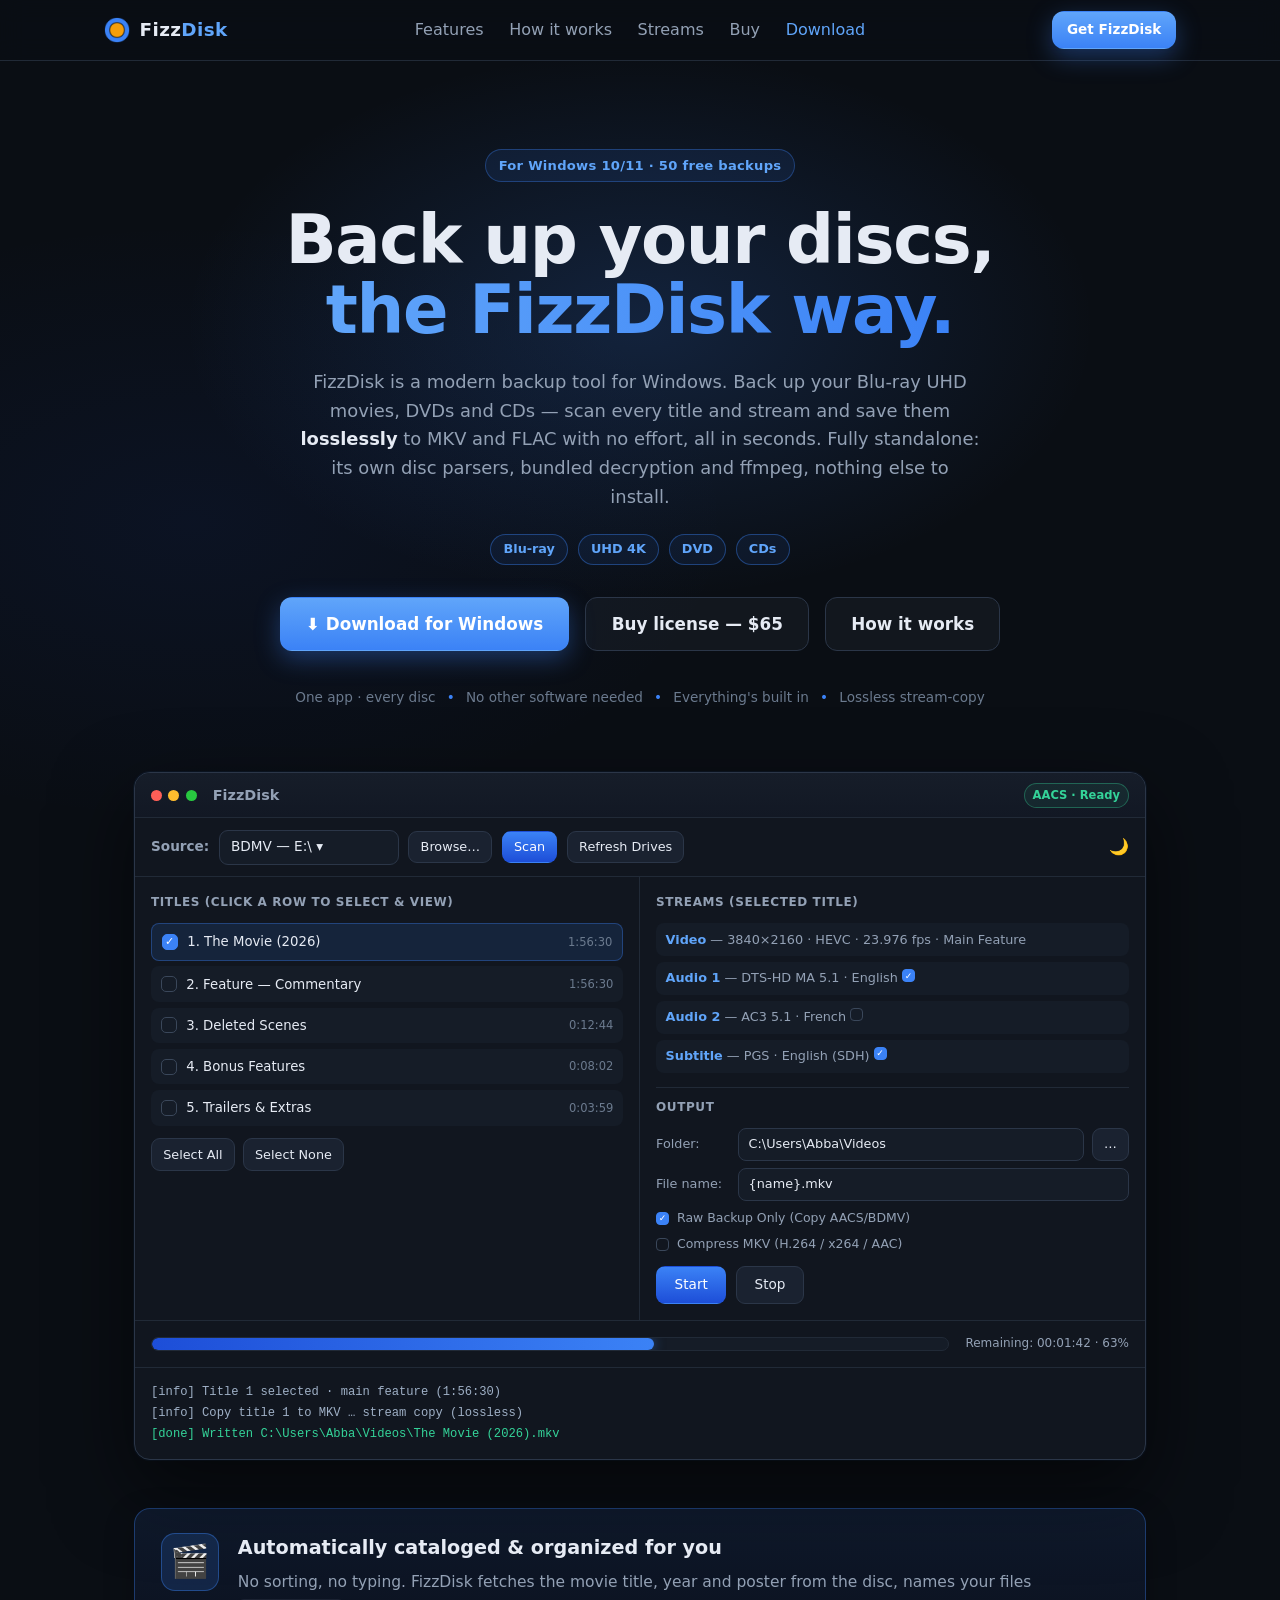
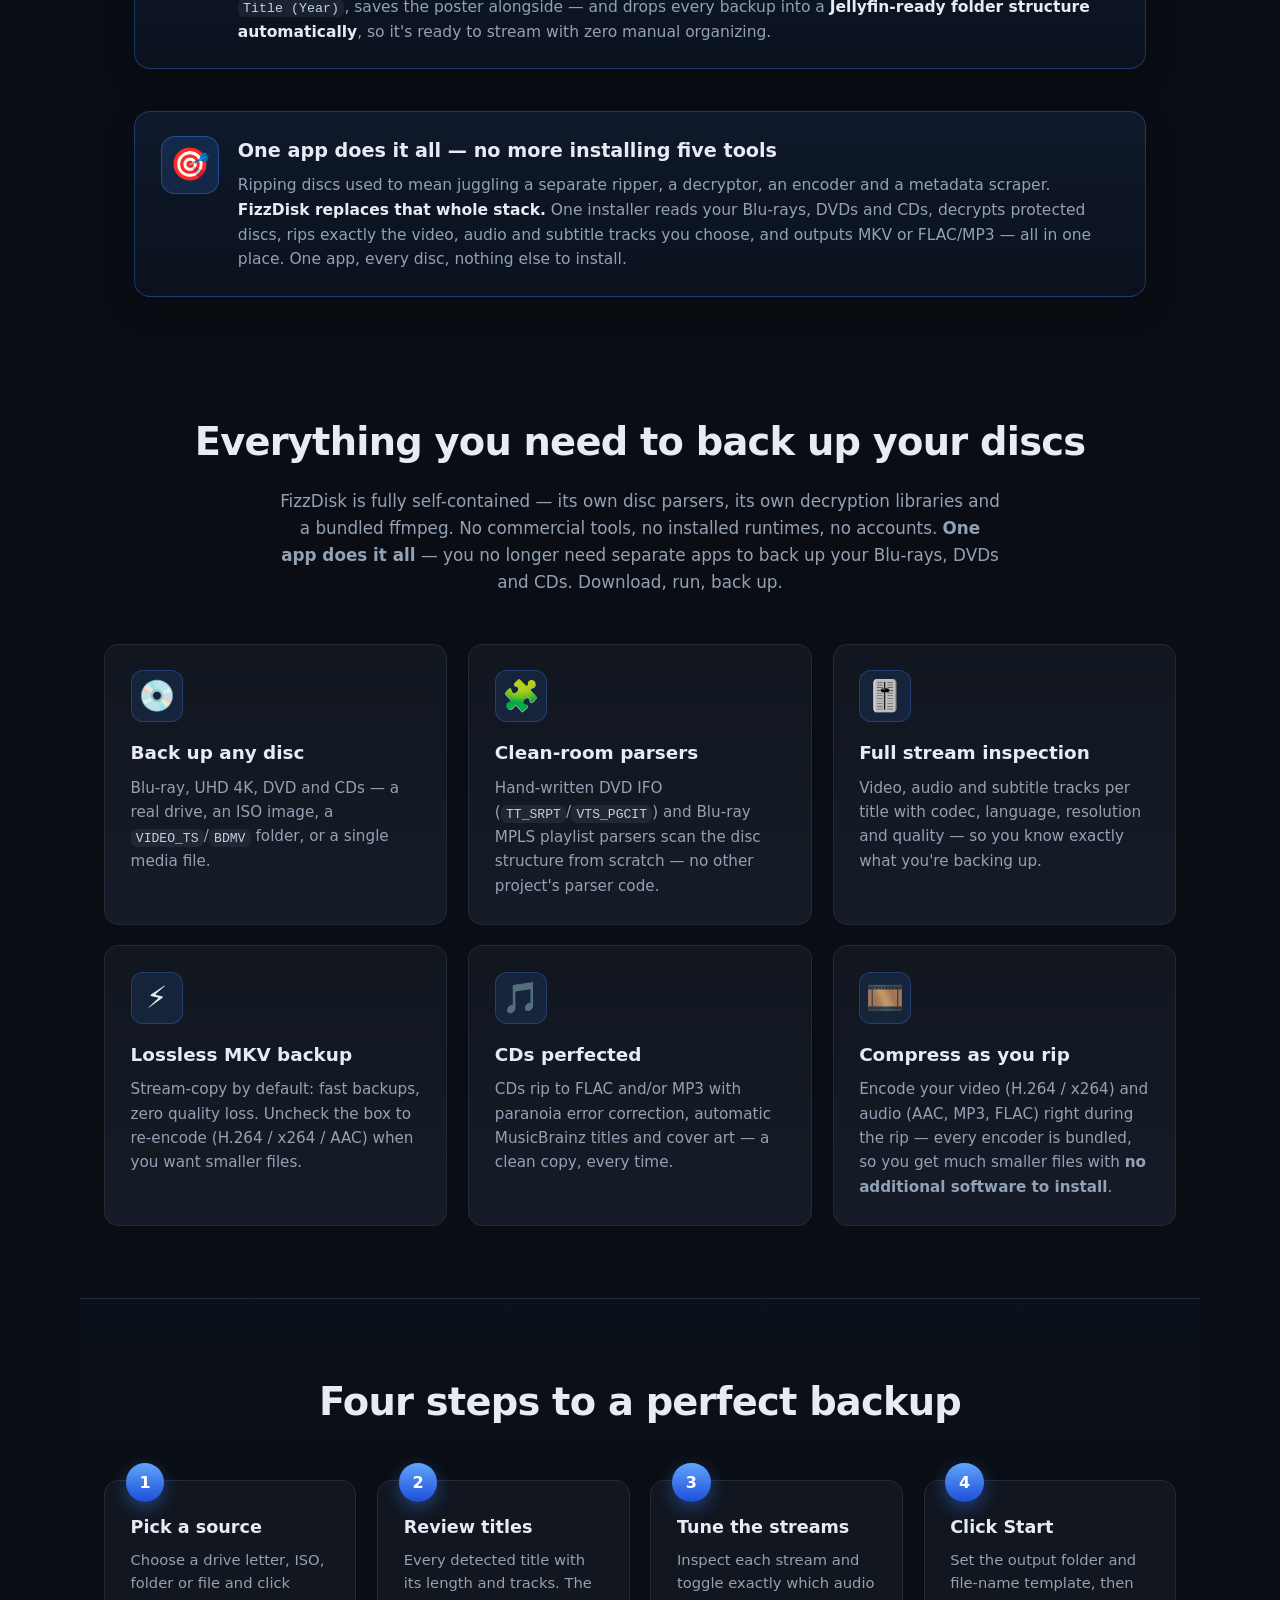
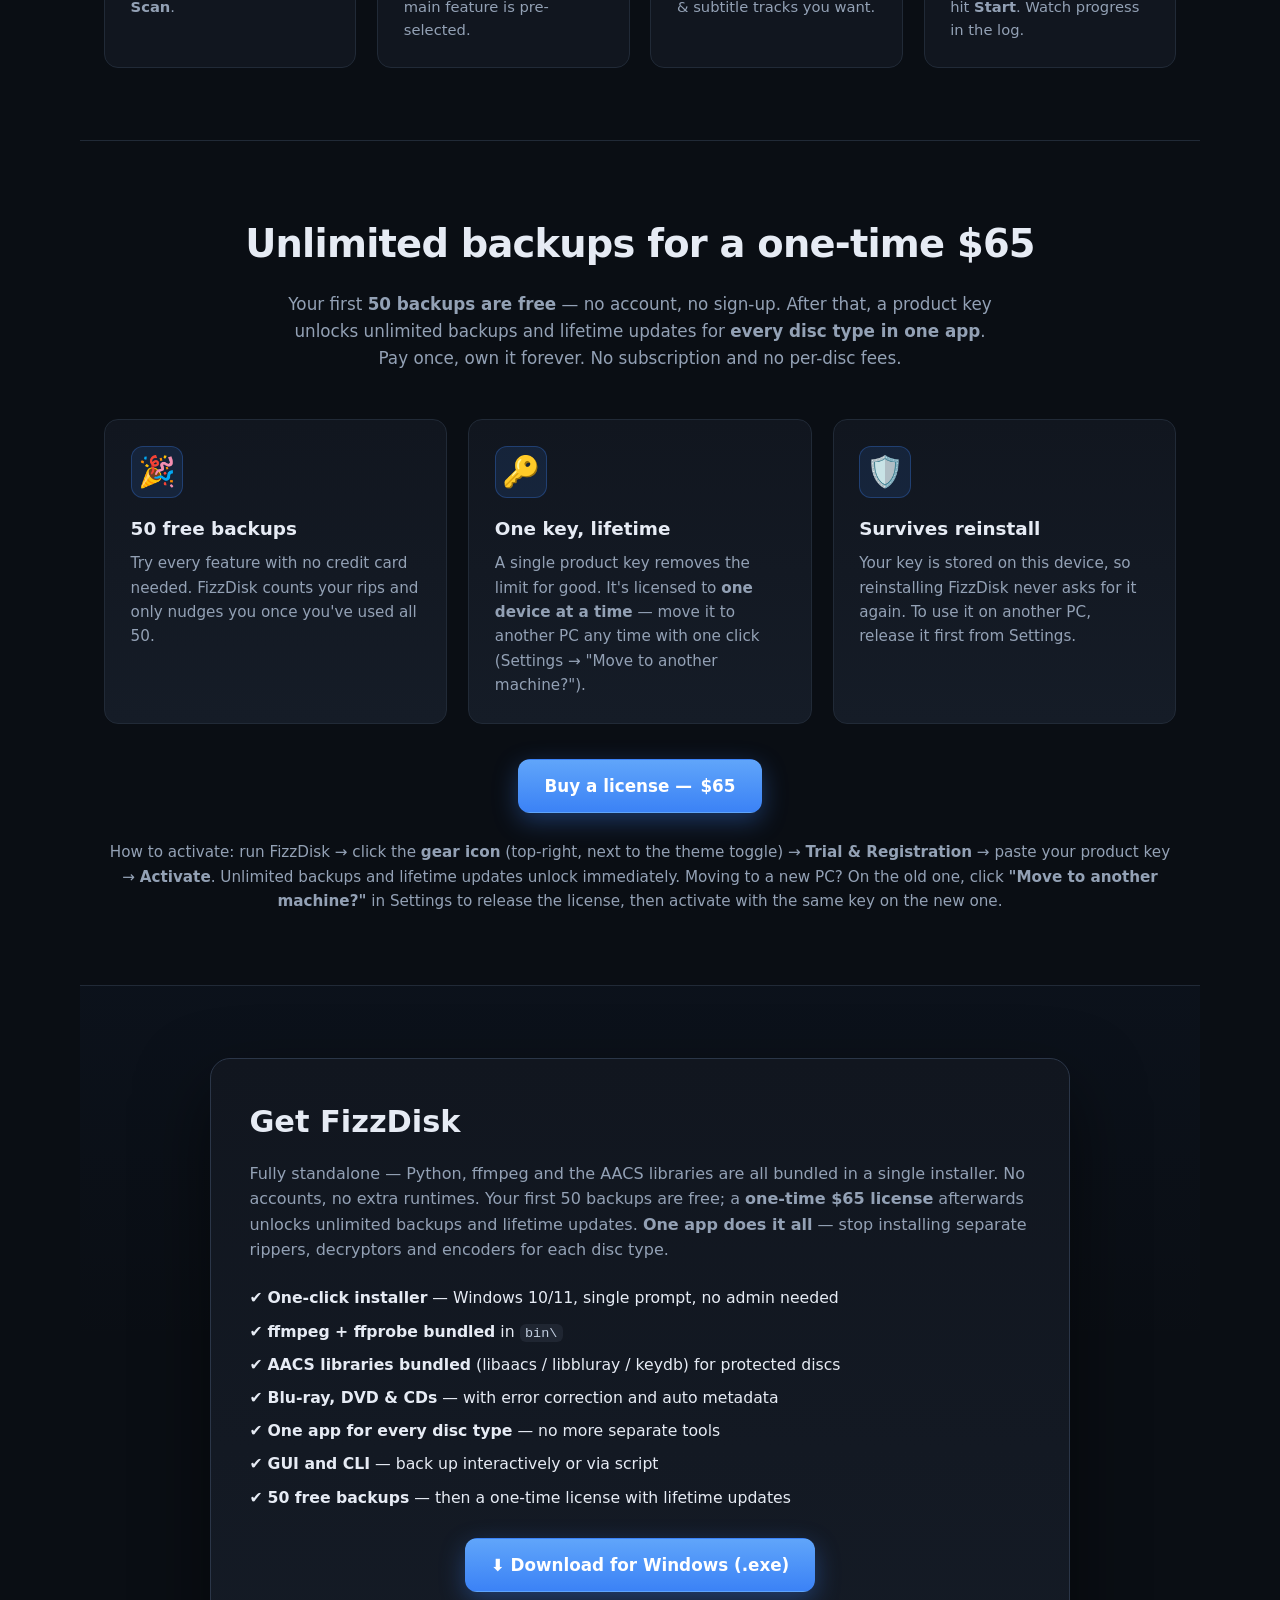
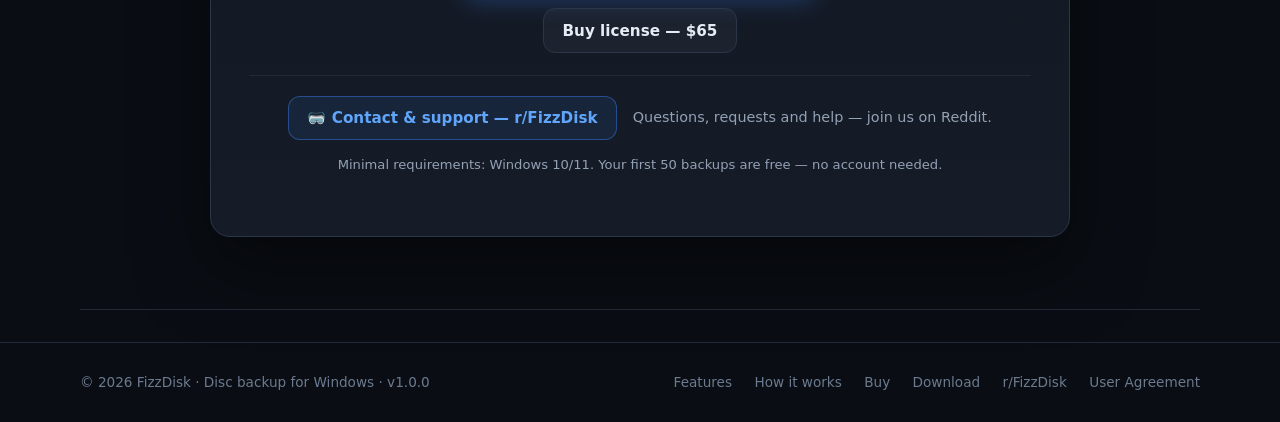
==== commit 25bec8e0: "Add End-User License Agreement (watertight, branded FizzDisk) Write a user agreement based on indust" ====
--- a/website/index.html
+++ b/website/index.html
@@ -225,7 +225,7 @@
 <footer class="foot">
   <div class="foot-inner">
     <span>© 2026 FizzDisk · Disc backup for Windows · v<span id="foot-ver">1.0.0</span></span>
-    <span class="foot-links"><a href="#features">Features</a><a href="#how">How it works</a><a href="#buy">Buy</a><a href="#download">Download</a><a href="https://www.reddit.com/r/FizzDisk/" target="_blank" rel="noopener">r/FizzDisk</a></span>
+    <span class="foot-links"><a href="#features">Features</a><a href="#how">How it works</a><a href="#buy">Buy</a><a href="#download">Download</a><a href="https://www.reddit.com/r/FizzDisk/" target="_blank" rel="noopener">r/FizzDisk</a><a href="agreement.html">User Agreement</a></span>
   </div>
 </footer>
 
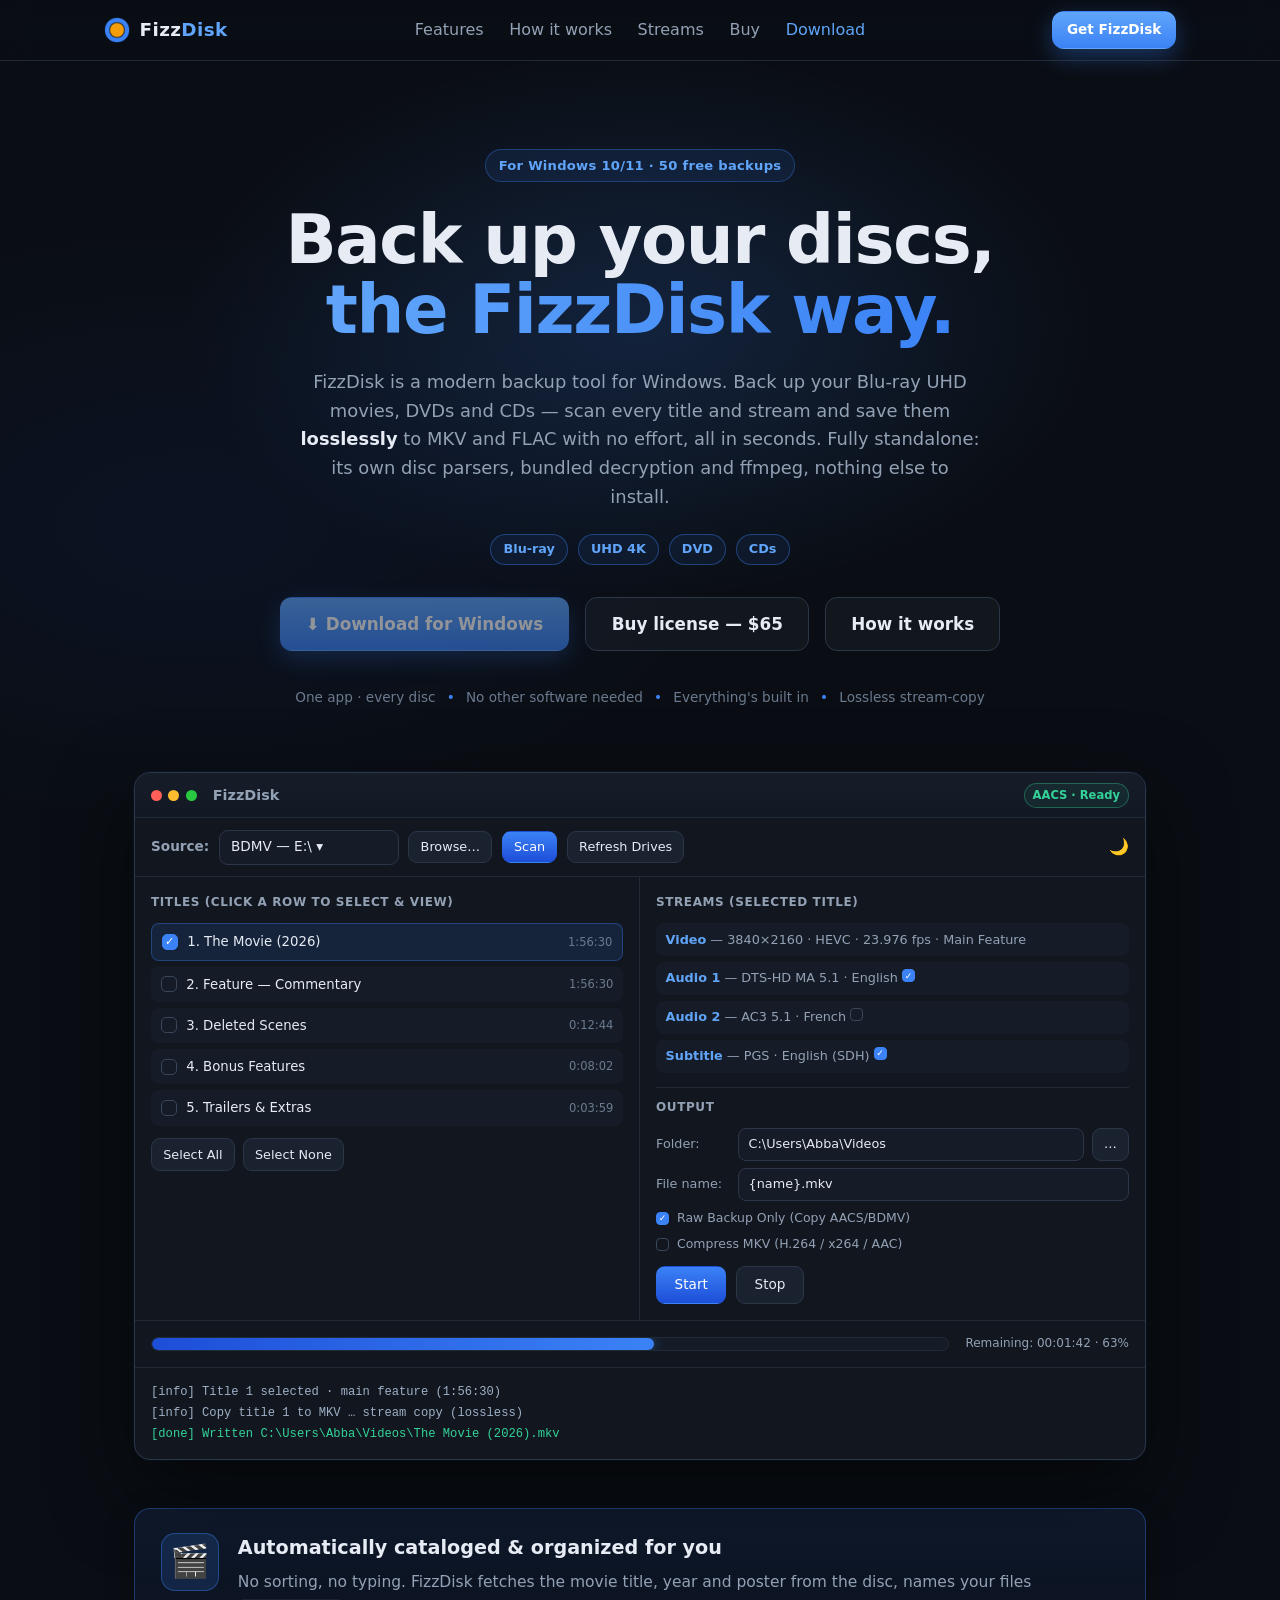
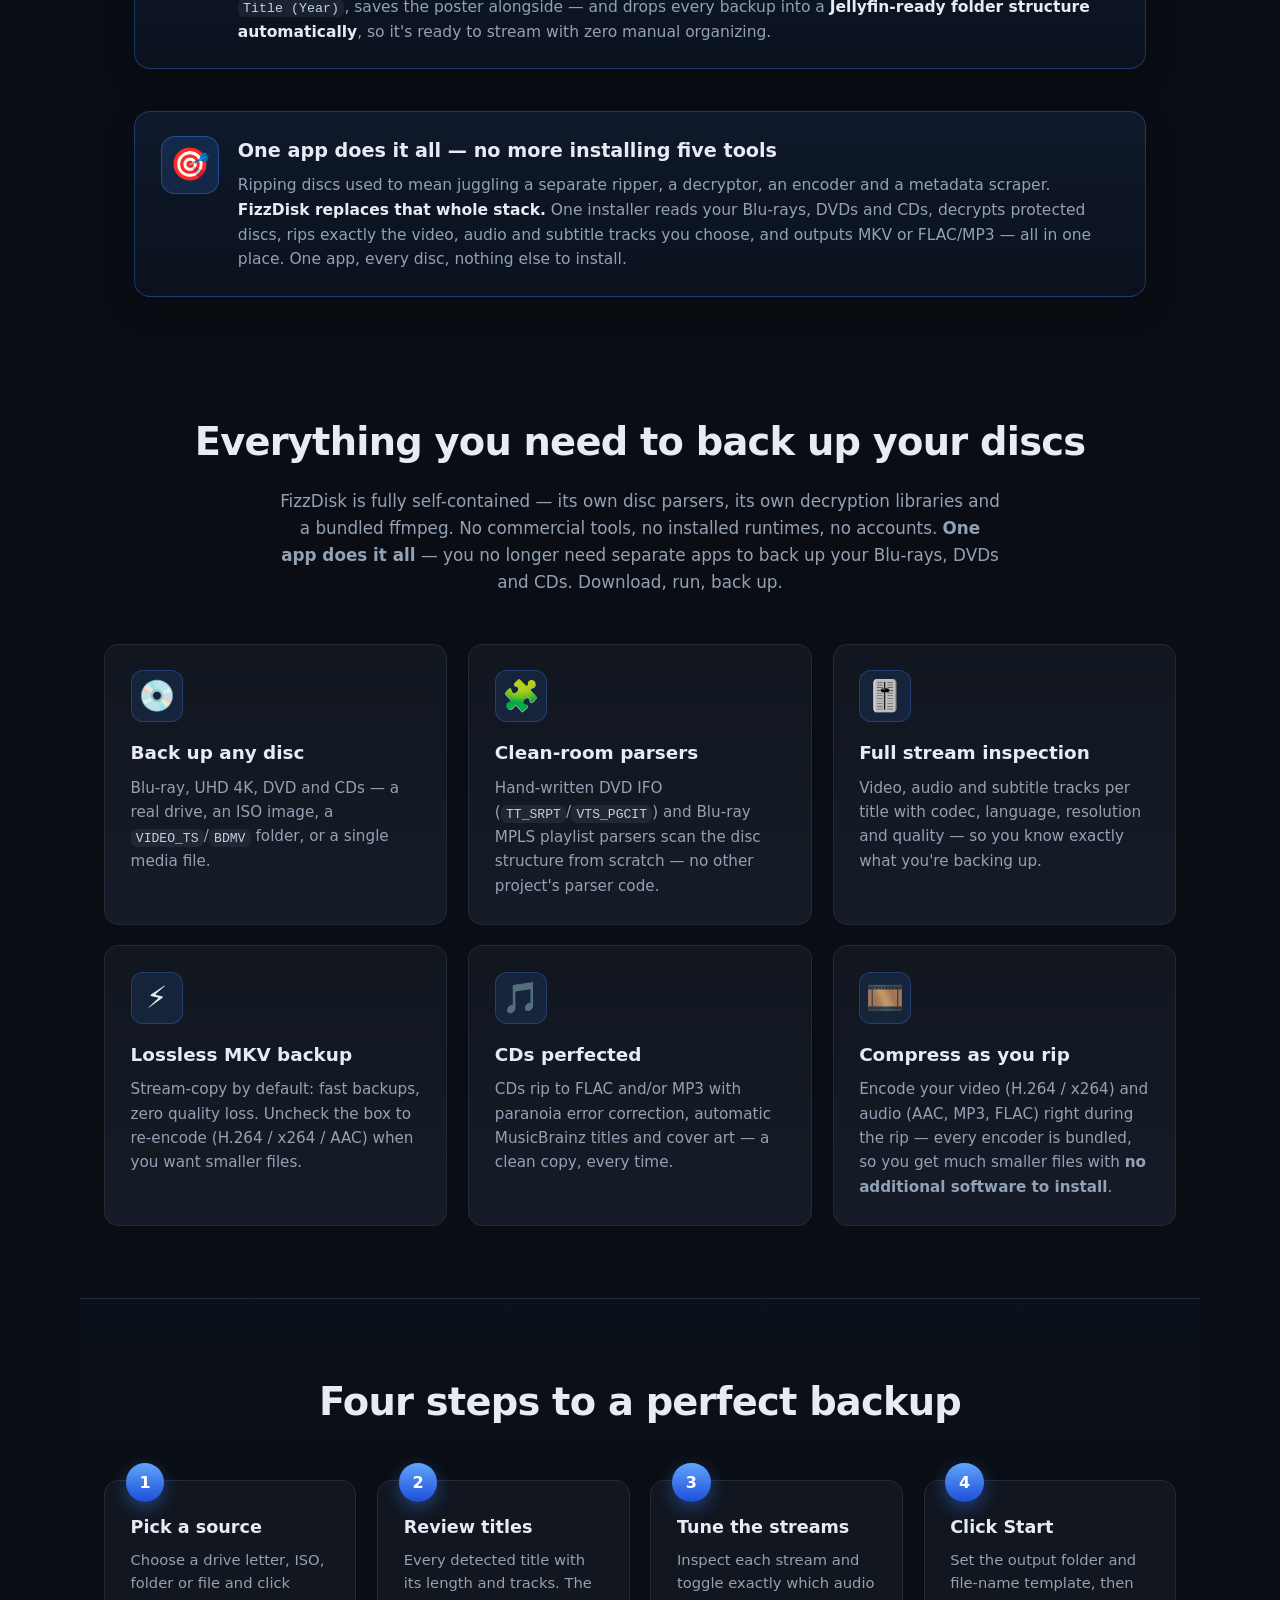
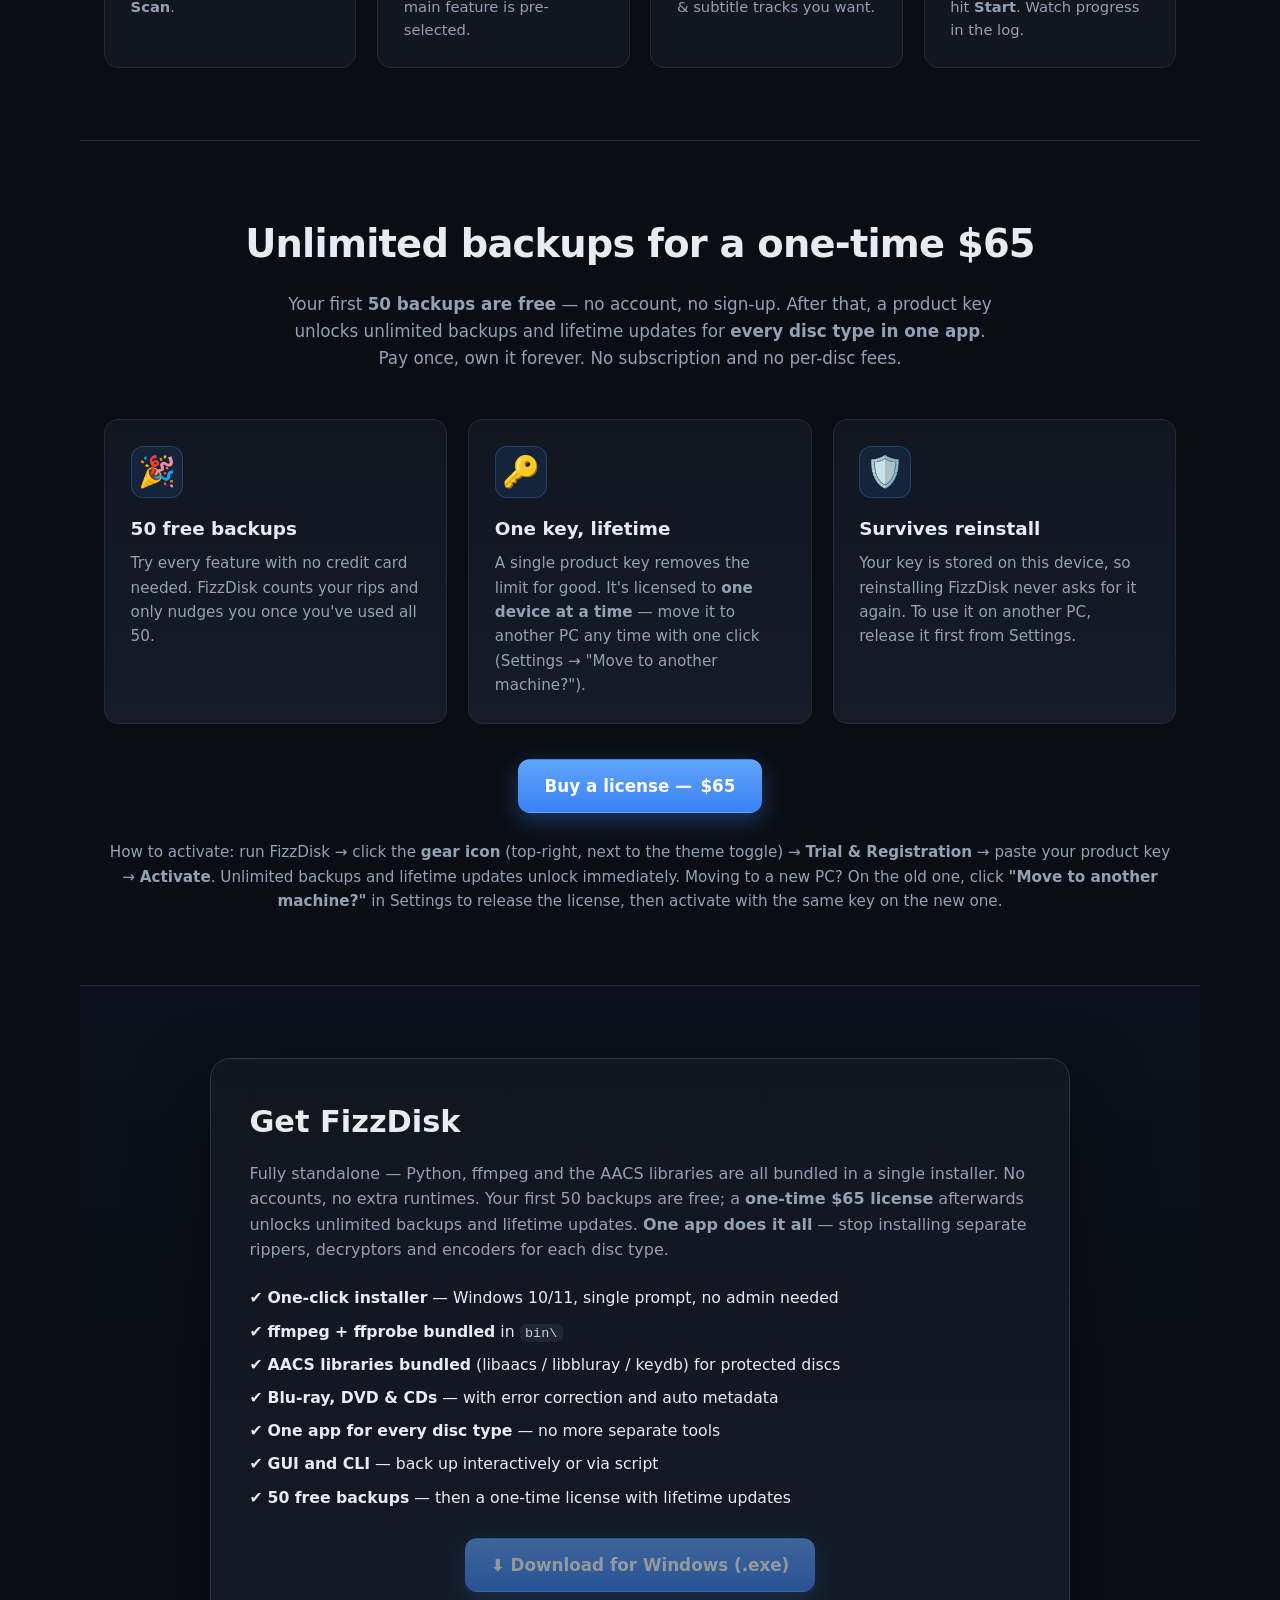
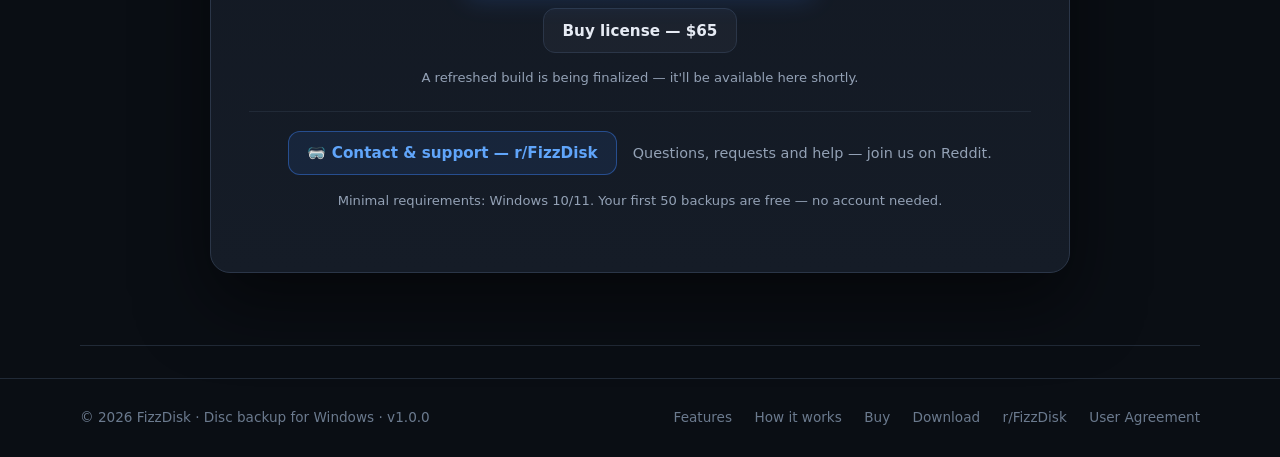
==== commit 76979e67: "Disable downloads on the site while a refreshed build is finalized Gate the Download buttons behind " ====
--- a/website/index.html
+++ b/website/index.html
@@ -7,6 +7,10 @@
 <meta name="description" content="FizzDisk is a backup tool for Windows. Back up your Blu-ray UHD movies, DVDs and CDs — scan every title and stream and save them losslessly to MKV. 50 free backups, then a one-time license. Fully standalone.">
 <link rel="icon" href="assets/fizzdisk.ico">
 <link rel="stylesheet" href="assets/app.css">
+<style>
+  /* Download buttons temporarily disabled while a release is finalized. */
+  a.is-disabled { opacity:.55; cursor:not-allowed; pointer-events:none; }
+</style>
 <script src="assets/config.js"></script>
 </head>
 <body>
@@ -212,6 +216,7 @@
         <a class="btn btn-primary btn-lg" href="download/FizzDiskSetup.exe">⬇  Download for Windows (.exe)</a>
         <a class="btn btn-ghost" data-buy href="#">Buy license — $65</a>
       </div>
+      <p id="dl-status" class="dl-min" style="text-align:center;display:none"></p>
       <div class="dl-support" style="justify-content:center;text-align:center">
         <a class="btn btn-reddit" href="https://www.reddit.com/r/FizzDisk/" target="_blank" rel="noopener">🥽  Contact &amp; support — r/FizzDisk</a>
         <span class="dl-support-note">Questions, requests and help — join us on Reddit.</span>
@@ -244,6 +249,22 @@
     if (cfg.VERSION) { var v=document.getElementById('foot-ver'); if(v) v.textContent=cfg.VERSION; }
     var buyUrl = (cfg.BUY_URL && String(cfg.BUY_URL).trim()) ? cfg.BUY_URL : cfg.SUCCESS_URL;
     if (buyUrl) document.querySelectorAll('[data-buy]').forEach(function(b){ b.href = buyUrl; });
+    // Disable downloads while a release is being finalized (see config.js).
+    if (cfg.DOWNLOAD_AVAILABLE === false) {
+      var note = cfg.DOWNLOAD_NOTE || 'A new build is on the way \u2014 check back shortly.';
+      document.querySelectorAll('a[href*="FizzDiskSetup.exe"]').forEach(function(a){
+        a.classList.add('is-disabled');
+        a.removeAttribute('download');
+        a.setAttribute('aria-disabled','true');
+        a.href = '#download';
+      });
+      var heroBtn = document.querySelector('.hero-cta a[href*="FizzDiskSetup.exe"]');
+      if (heroBtn) heroBtn.textContent = '\u23F1\uFE0F New build soon';
+      var dlBtn = document.querySelector('.dl-cta a[href*="FizzDiskSetup.exe"]');
+      if (dlBtn) dlBtn.textContent = '\u23F1\uFE0F ' + note;
+      var st = document.getElementById('dl-status');
+      if (st) { st.textContent = note; st.style.display = 'block'; }
+    }
   })();
 </script>
 </body>
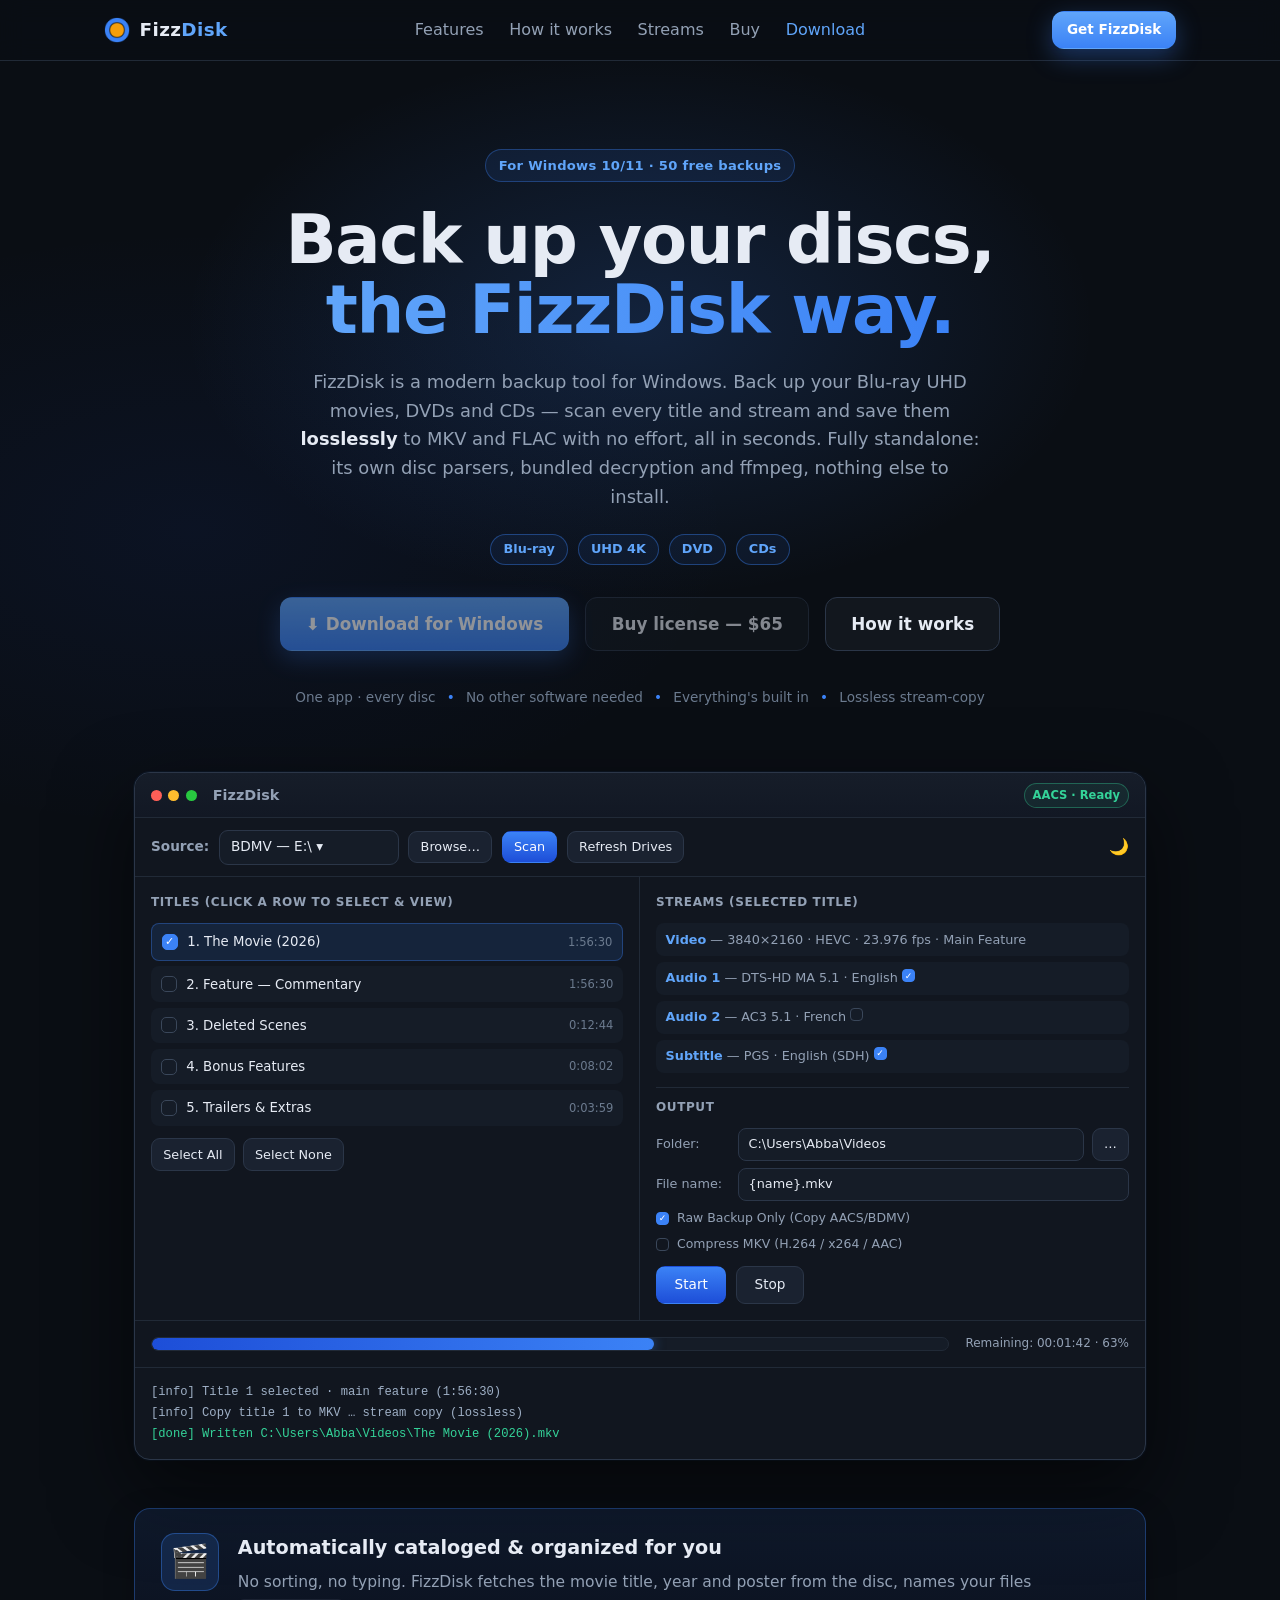
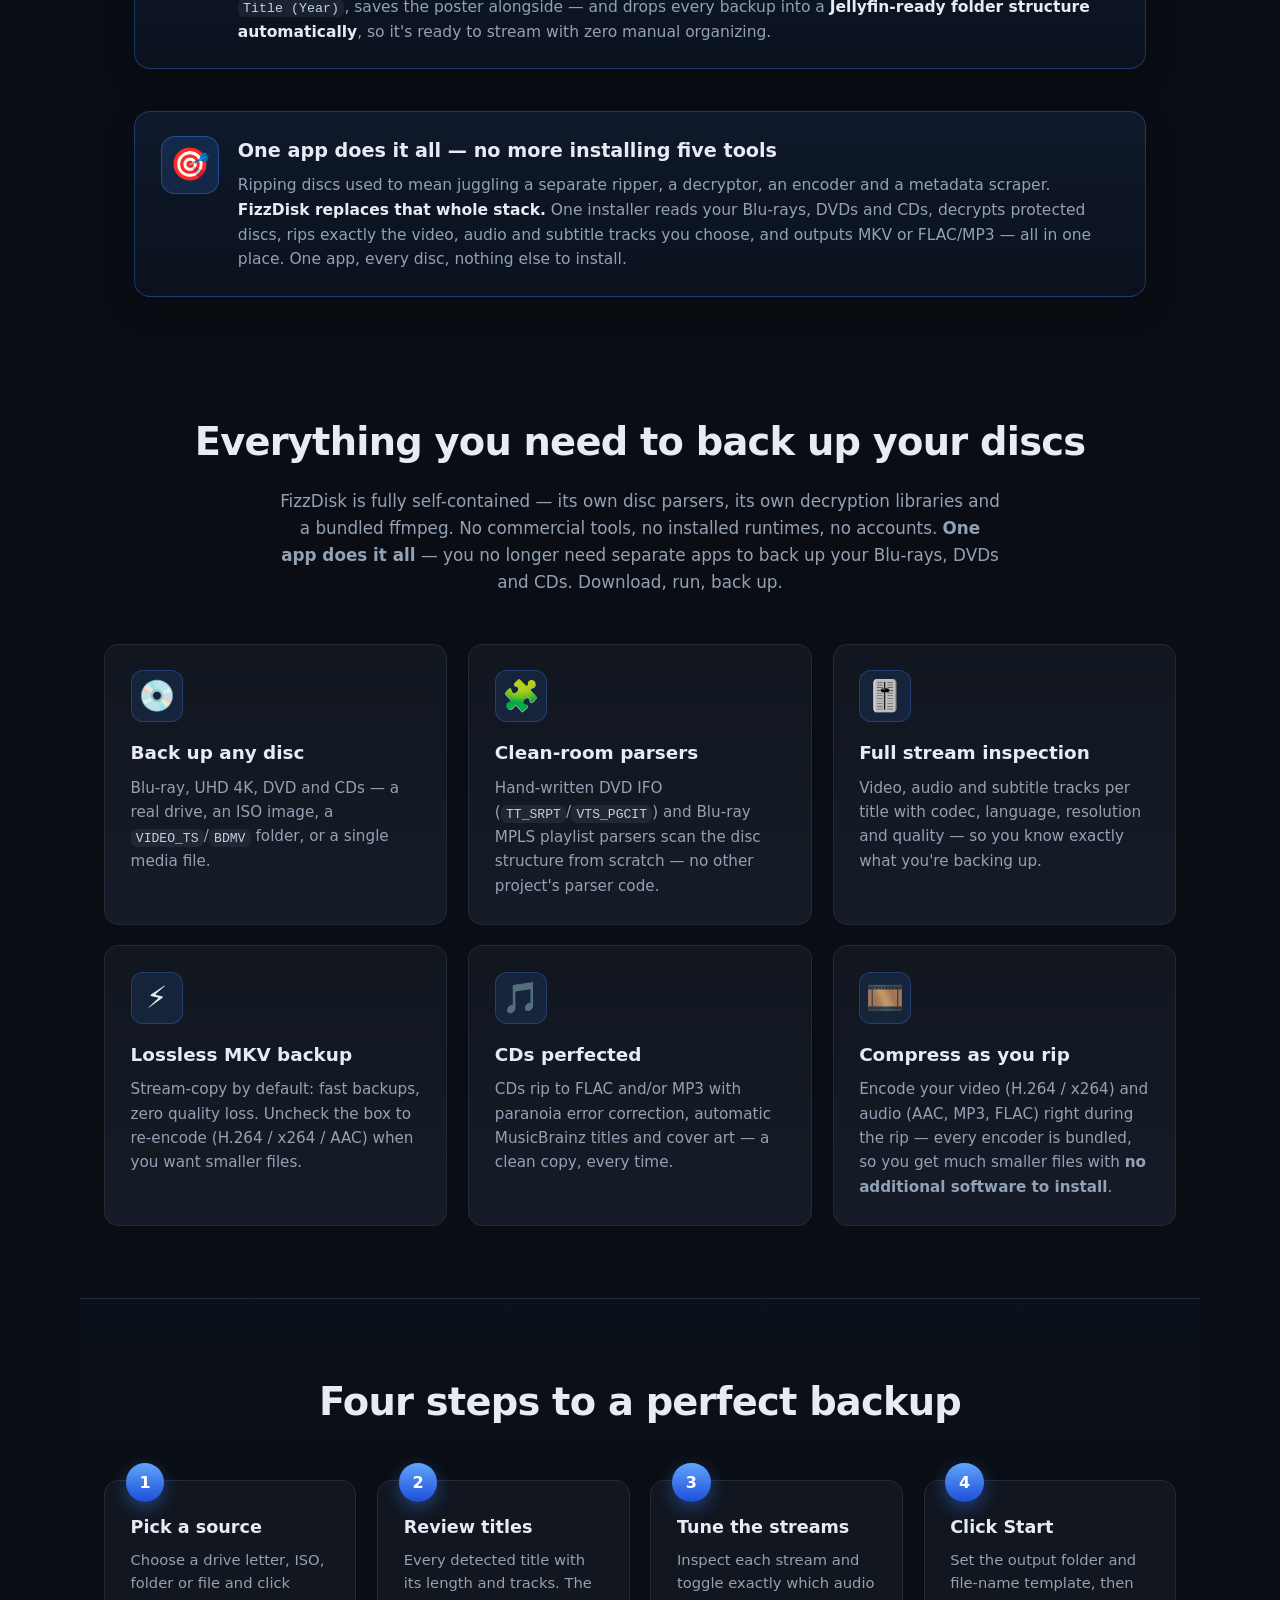
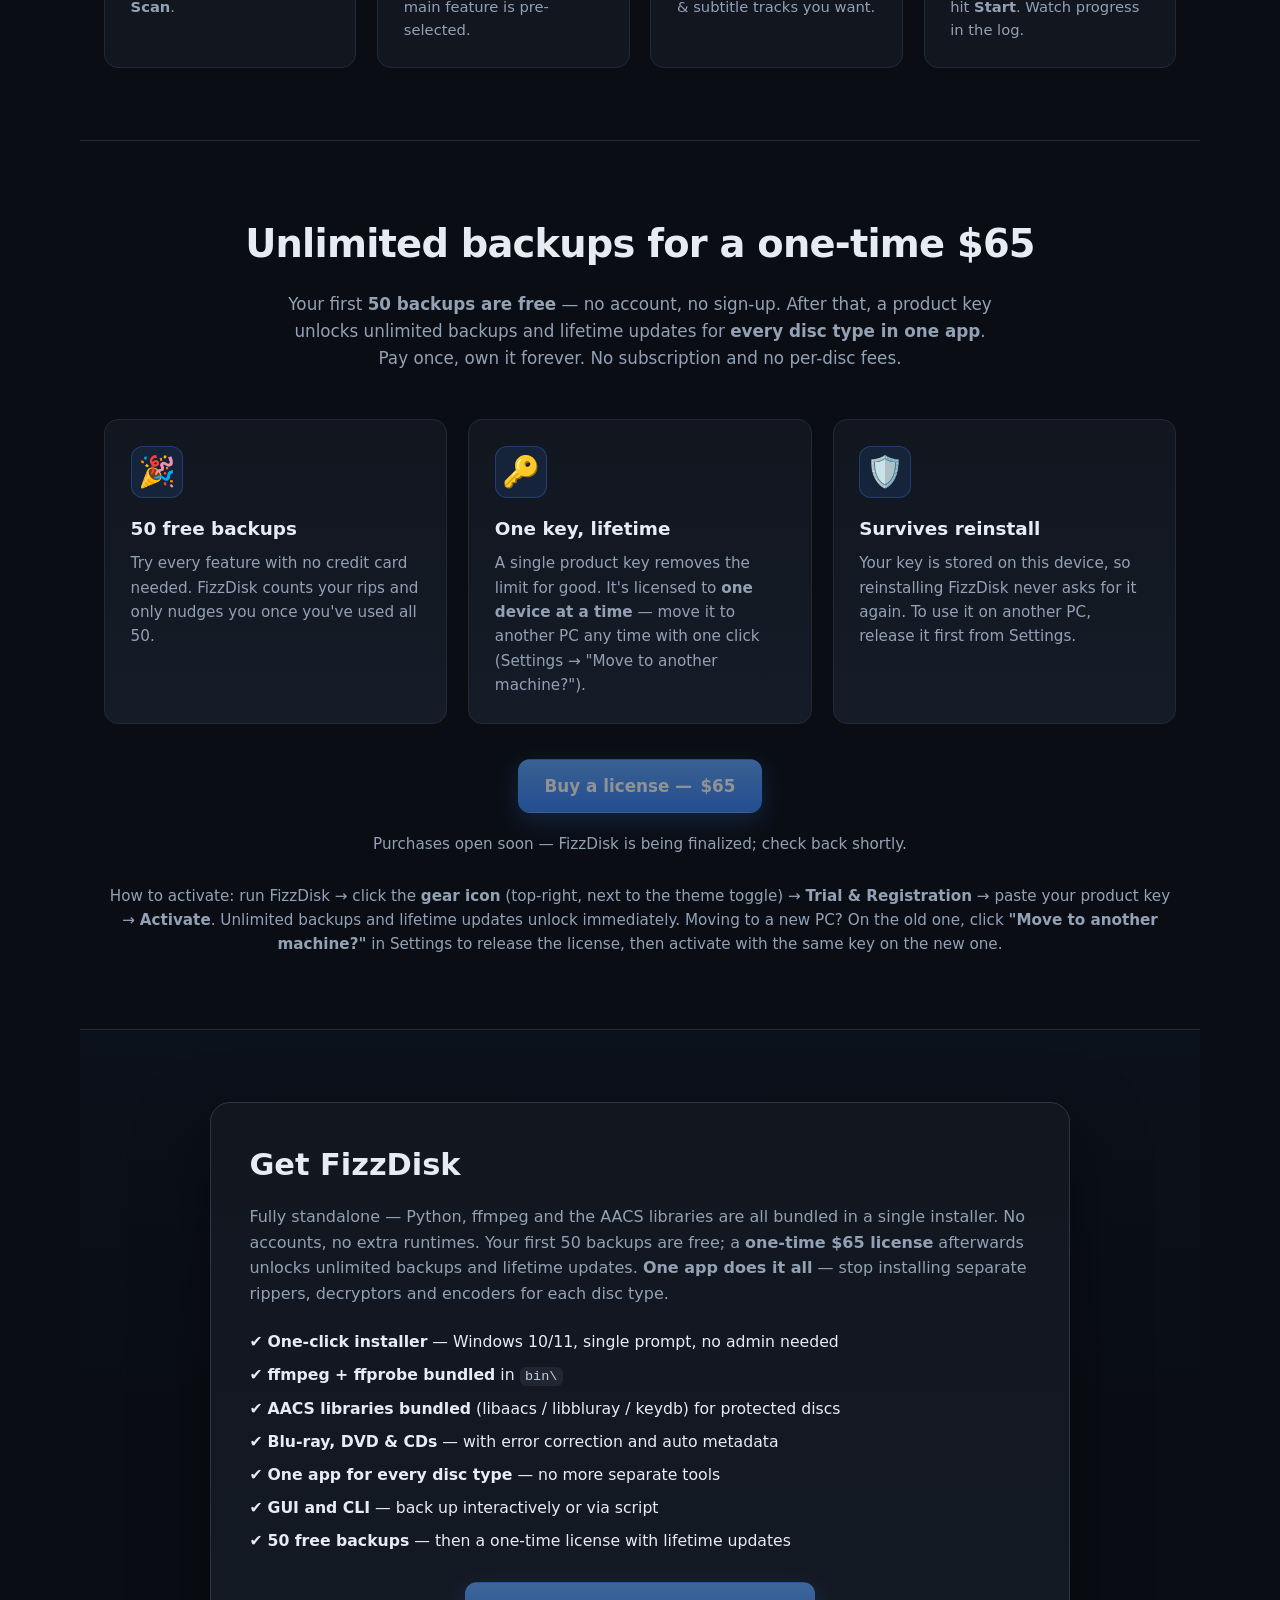
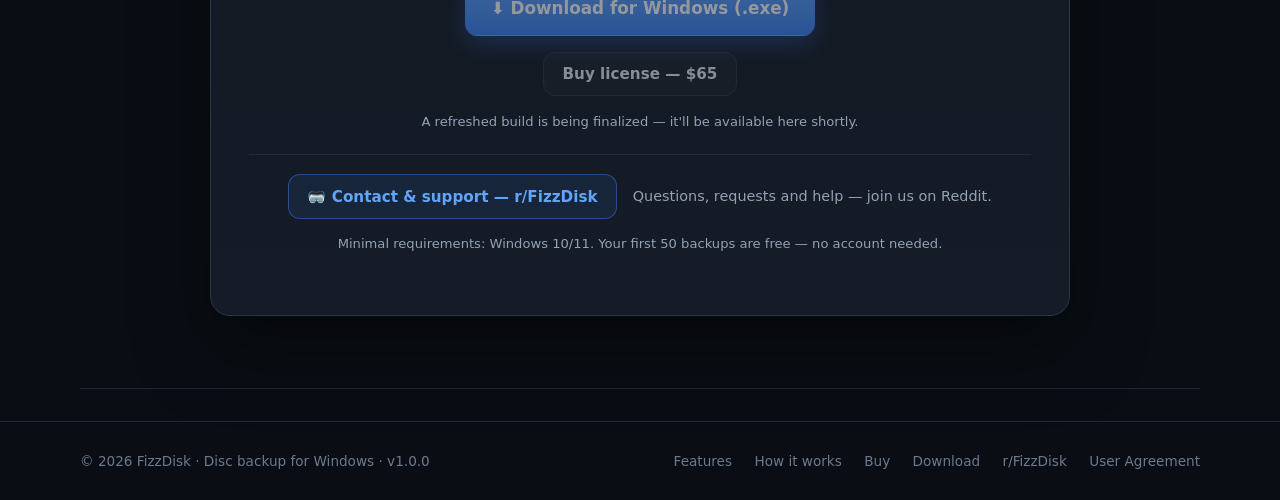
==== commit 73a2a3c3: "Deactivate Buy buttons on the site while purchasing isn't open yet Gate the Buy buttons behind BUY_A" ====
--- a/website/index.html
+++ b/website/index.html
@@ -186,6 +186,7 @@
   <div class="hero-cta" style="margin-top:2.2rem">
     <a class="btn btn-primary btn-lg" data-buy href="#">Buy a license — <span id="buy-price2">$65</span></a>
   </div>
+  <p id="buy-status" class="how-note" style="margin-top:1.2rem;text-align:center;display:none"></p>
   <p class="how-note" style="margin-top:1.7rem">How to activate: run FizzDisk → click the <b>gear icon</b>
   (top-right, next to the theme toggle) → <b>Trial &amp; Registration</b> → paste your product key →
   <b>Activate</b>. Unlimited backups and lifetime updates unlock immediately. Moving to a new PC?
@@ -265,6 +266,17 @@
       var st = document.getElementById('dl-status');
       if (st) { st.textContent = note; st.style.display = 'block'; }
     }
+    // Disable Buy buttons while purchasing isn't open yet (see config.js).
+    if (cfg.BUY_AVAILABLE === false) {
+      var bnote = cfg.BUY_NOTE || 'Purchases open soon \u2014 check back shortly.';
+      document.querySelectorAll('[data-buy]').forEach(function(b){
+        b.classList.add('is-disabled');
+        b.setAttribute('aria-disabled','true');
+        b.href = '#buy';
+      });
+      var bs = document.getElementById('buy-status');
+      if (bs) { bs.textContent = bnote; bs.style.display = 'block'; }
+    }
   })();
 </script>
 </body>
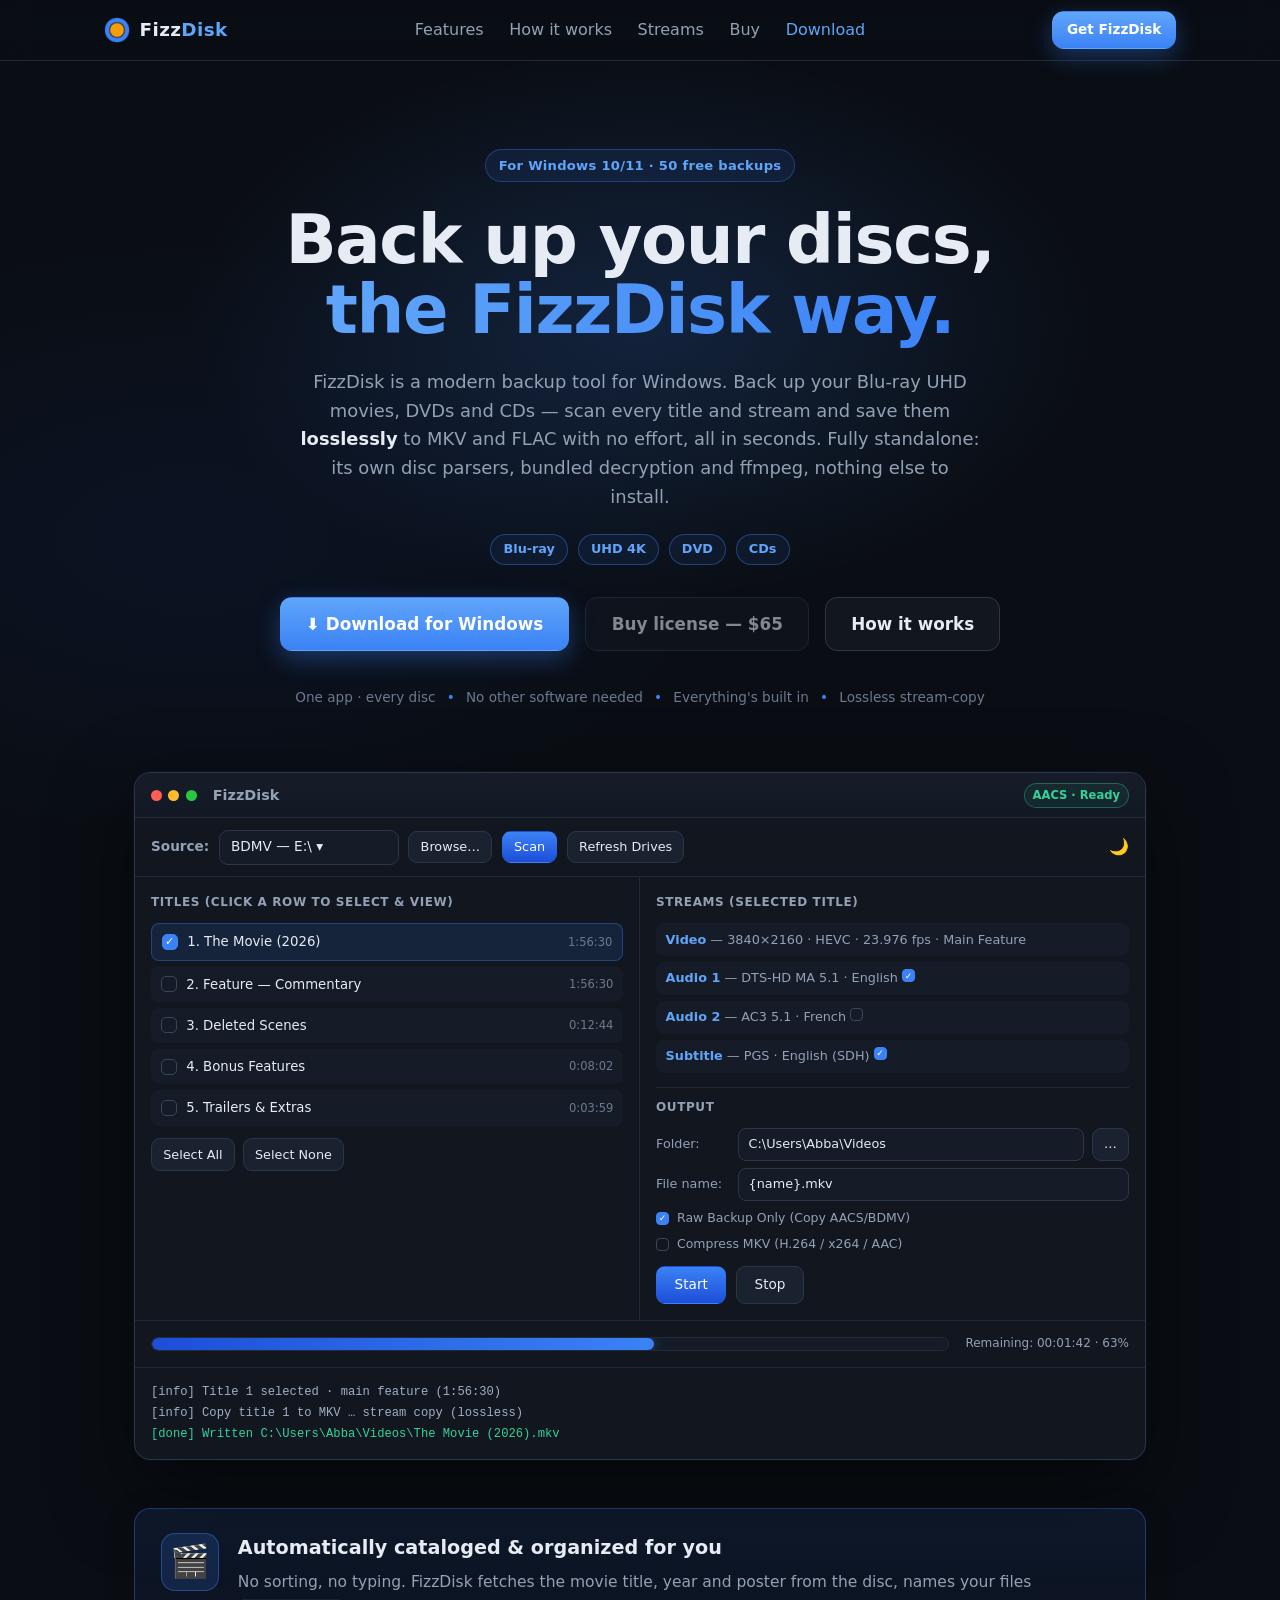
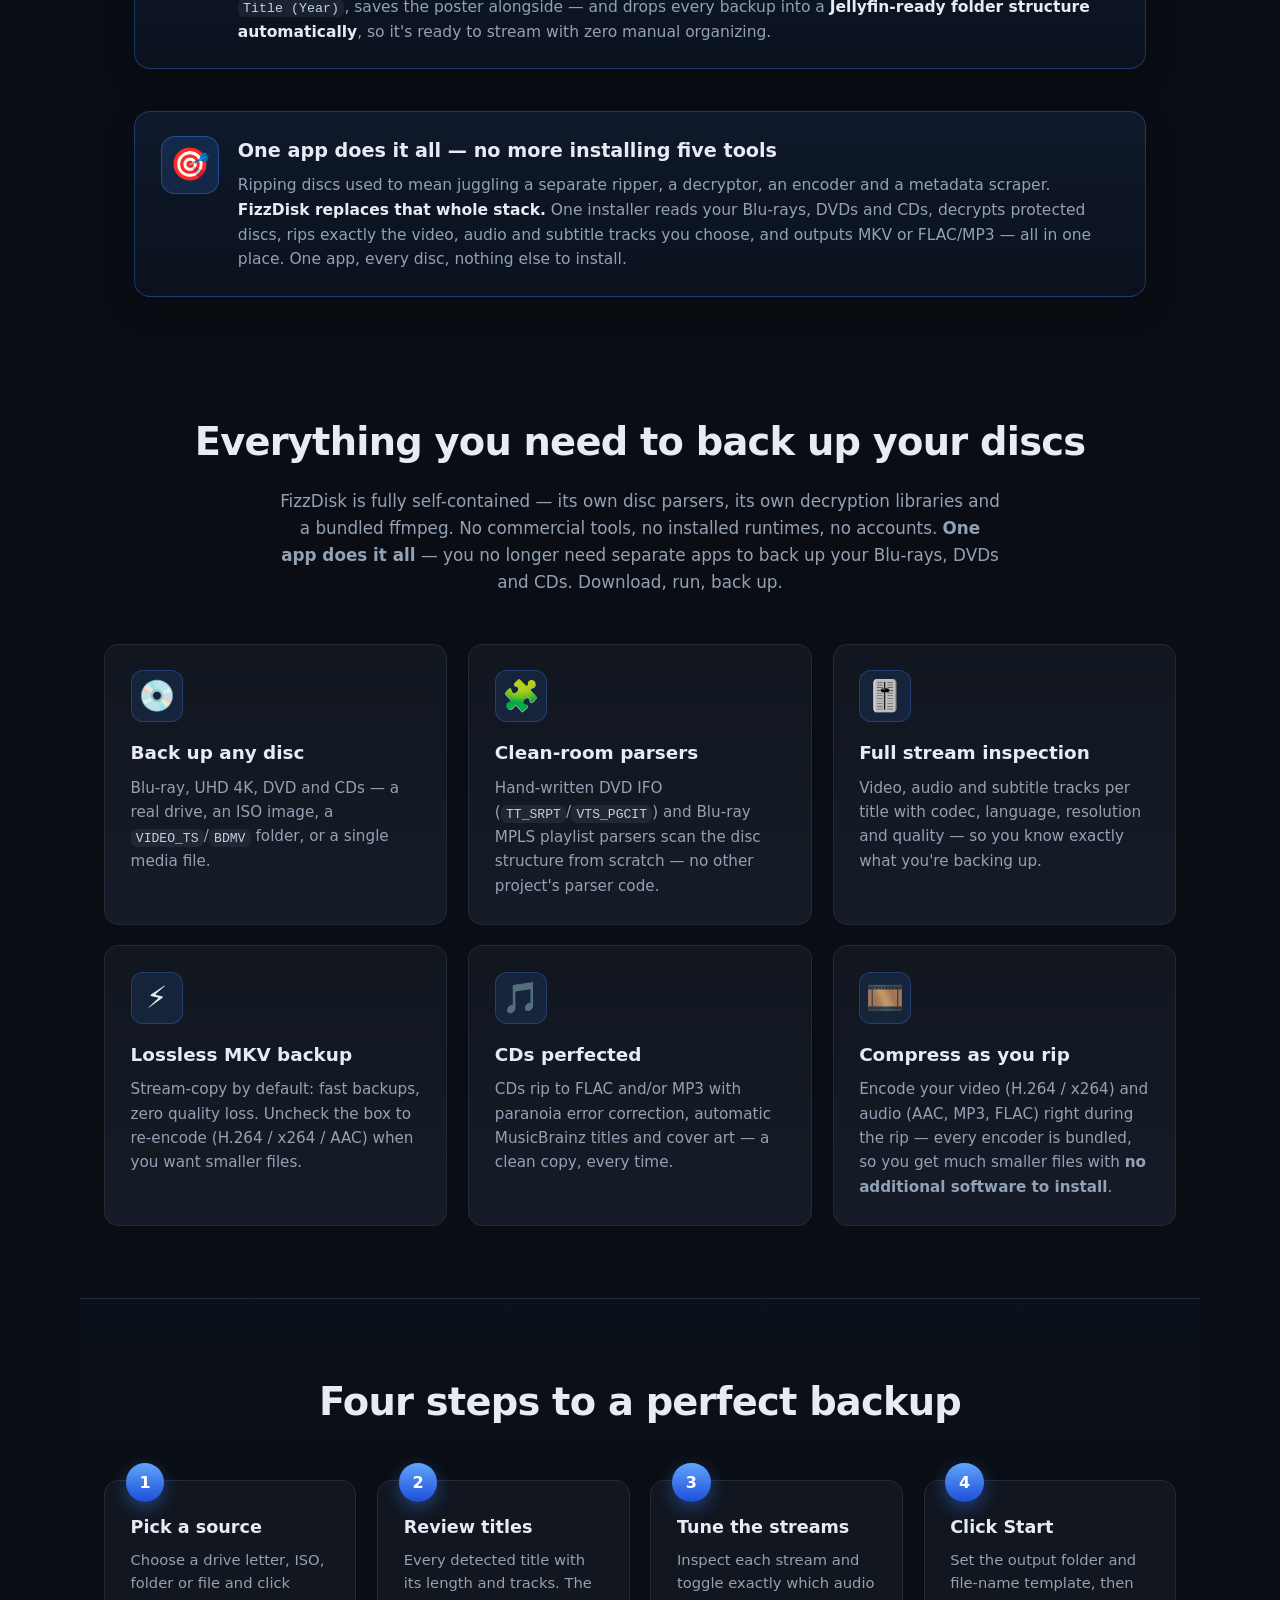
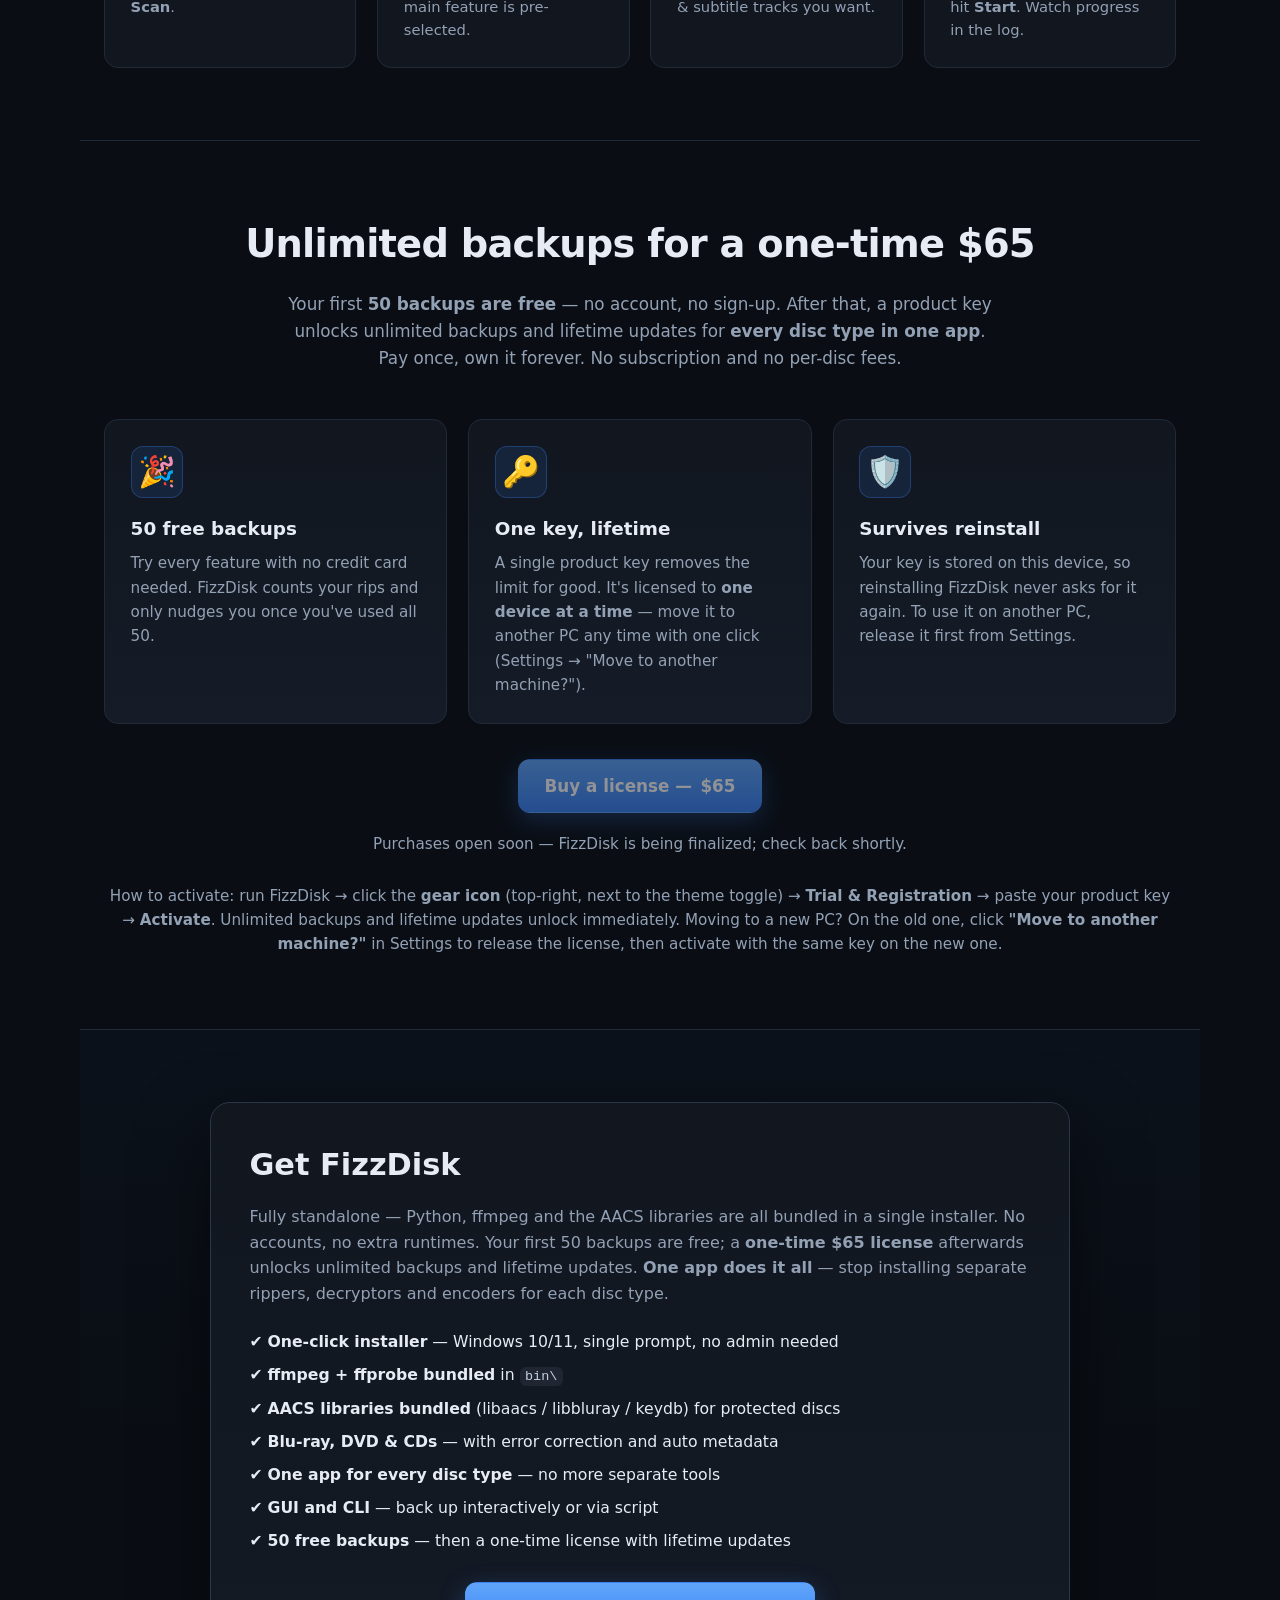
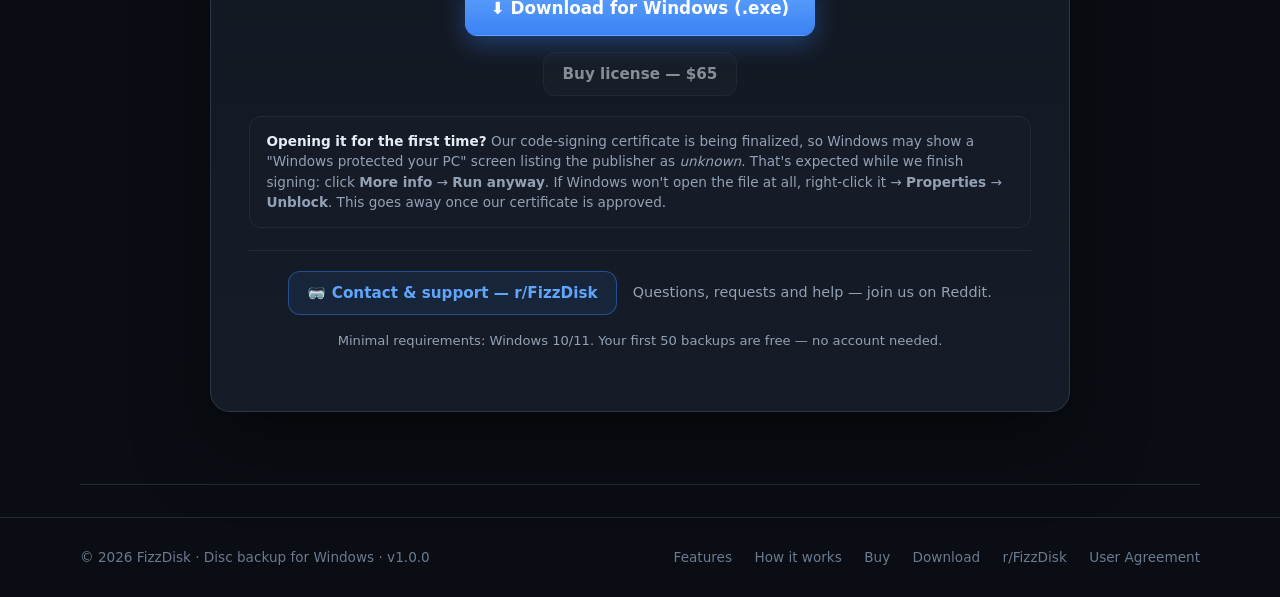
==== commit a1f8f35a: "Fix movie title search, obfuscated-disc full-length rip, hard-wired icon; add no-key Wikipedia runti" ====
--- a/website/index.html
+++ b/website/index.html
@@ -216,6 +216,15 @@
       <div class="dl-cta" style="justify-content:center;flex-direction:column;align-items:center">
         <a class="btn btn-primary btn-lg" href="download/FizzDiskSetup.exe">⬇  Download for Windows (.exe)</a>
         <a class="btn btn-ghost" data-buy href="#">Buy license — $65</a>
+      </div>
+      <div style="background:var(--panel-2);border:1px solid var(--border);border-radius:12px;padding:.9rem 1rem;margin-top:1.2rem;color:var(--muted);font-size:.85rem;line-height:1.5;text-align:left">
+        <strong style="color:var(--text)">Opening it for the first time?</strong>
+        Our code-signing certificate is being finalized, so Windows may show a
+        "Windows protected your PC" screen listing the publisher as
+        <em>unknown</em>. That's expected while we finish signing: click
+        <strong>More info</strong> → <strong>Run anyway</strong>. If Windows won't
+        open the file at all, right-click it → <strong>Properties</strong> →
+        <strong>Unblock</strong>. This goes away once our certificate is approved.
       </div>
       <p id="dl-status" class="dl-min" style="text-align:center;display:none"></p>
       <div class="dl-support" style="justify-content:center;text-align:center">
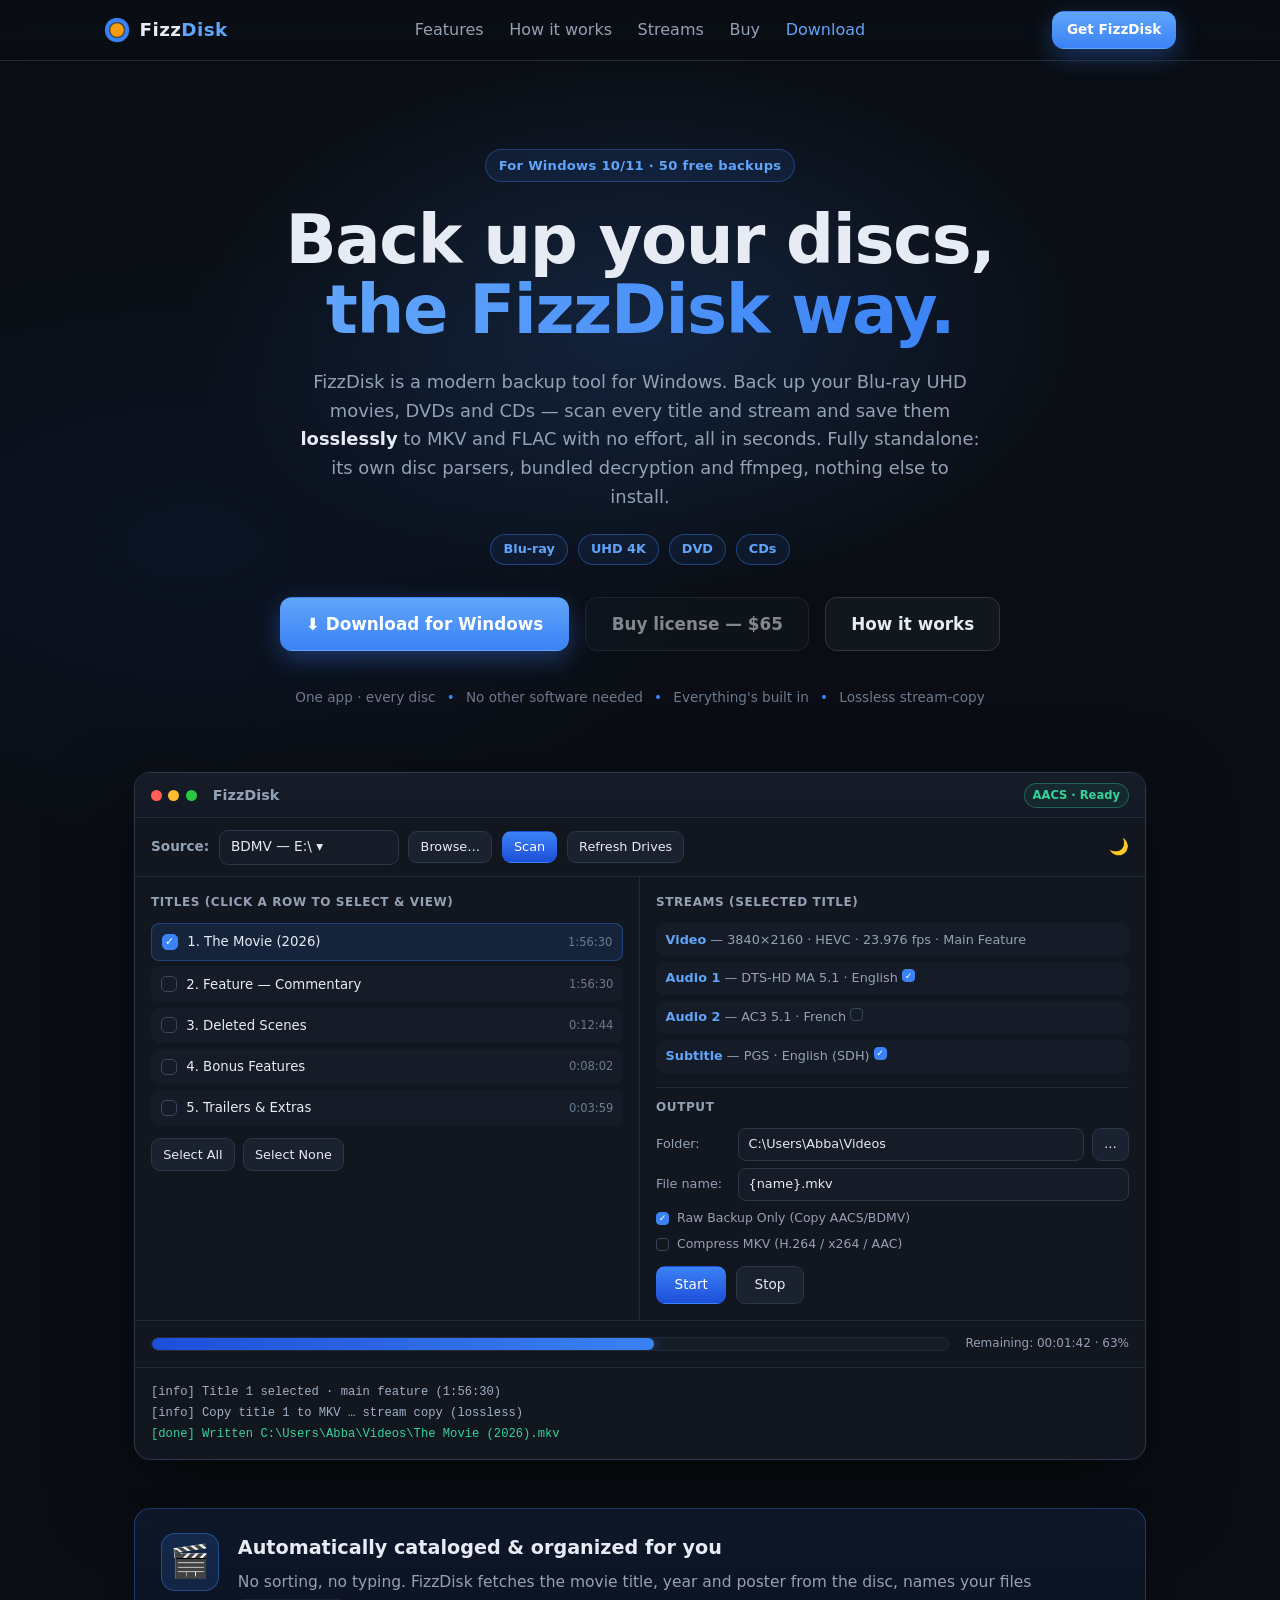
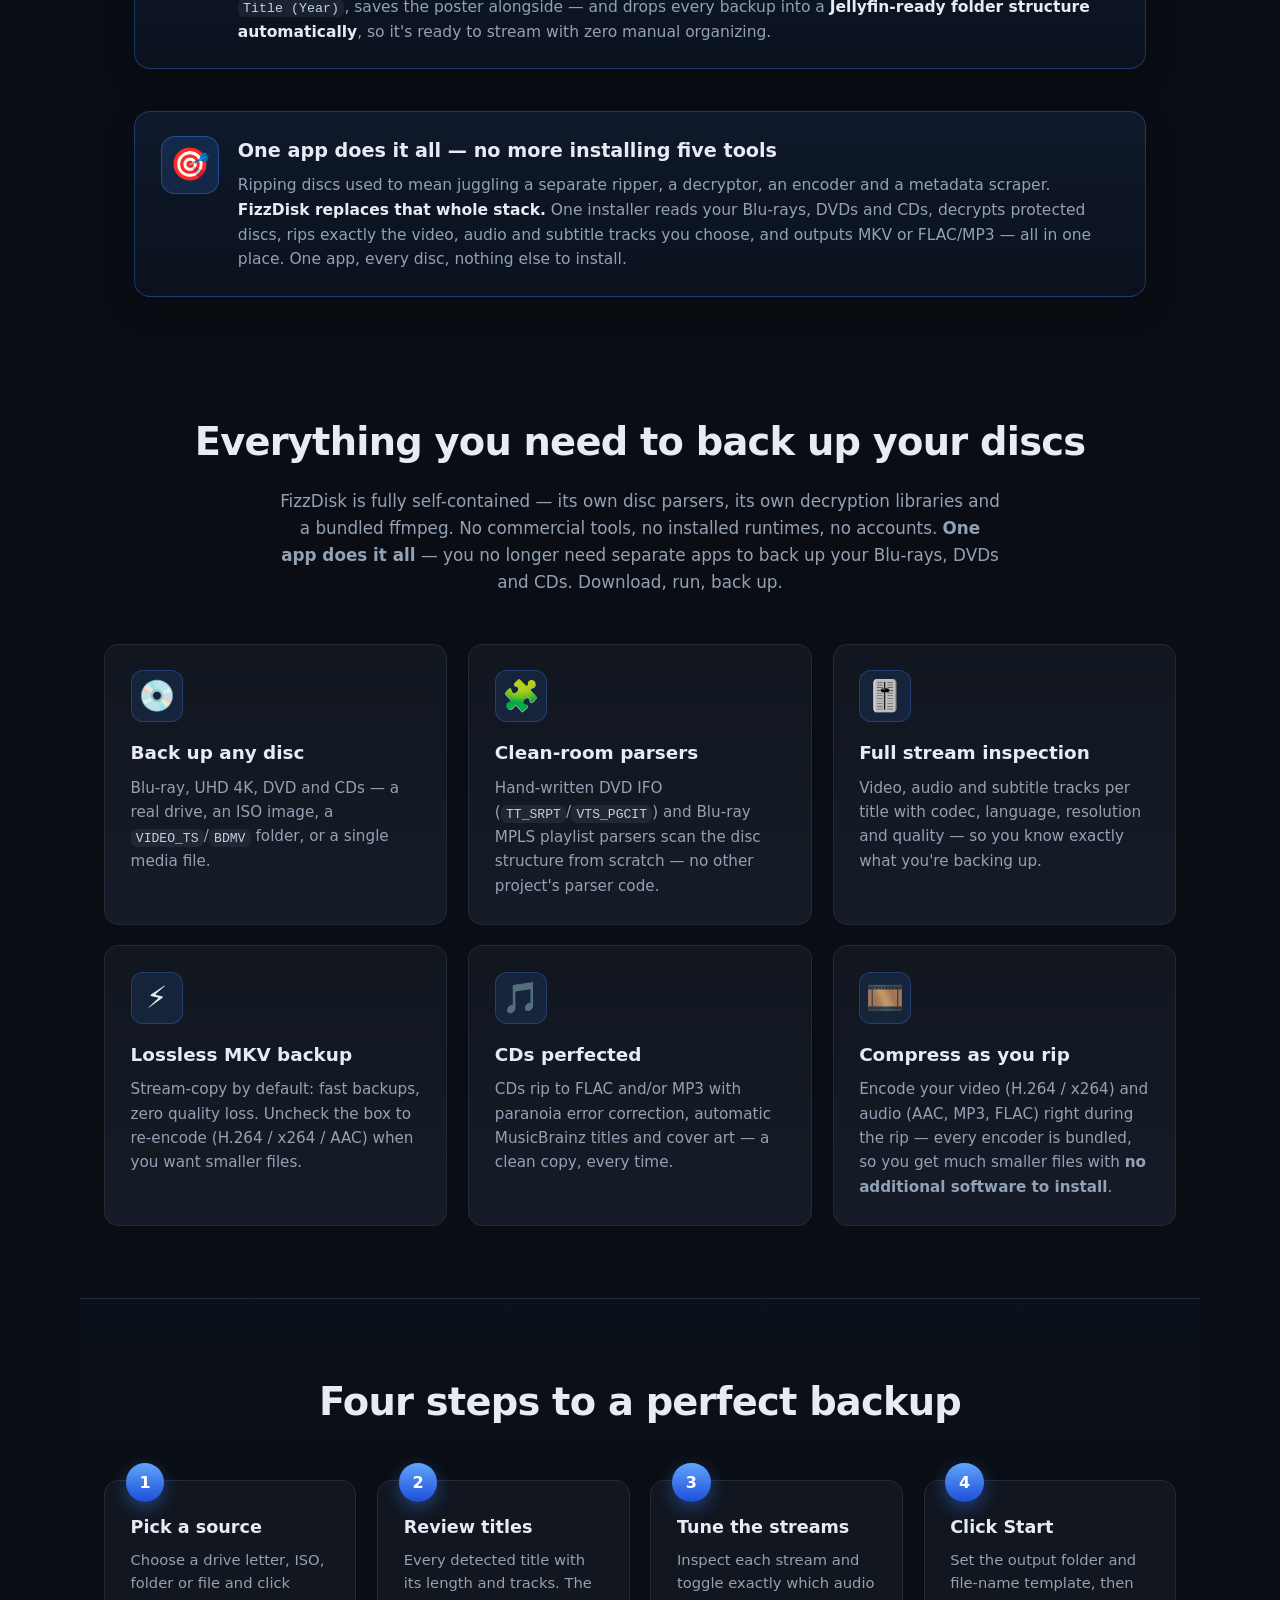
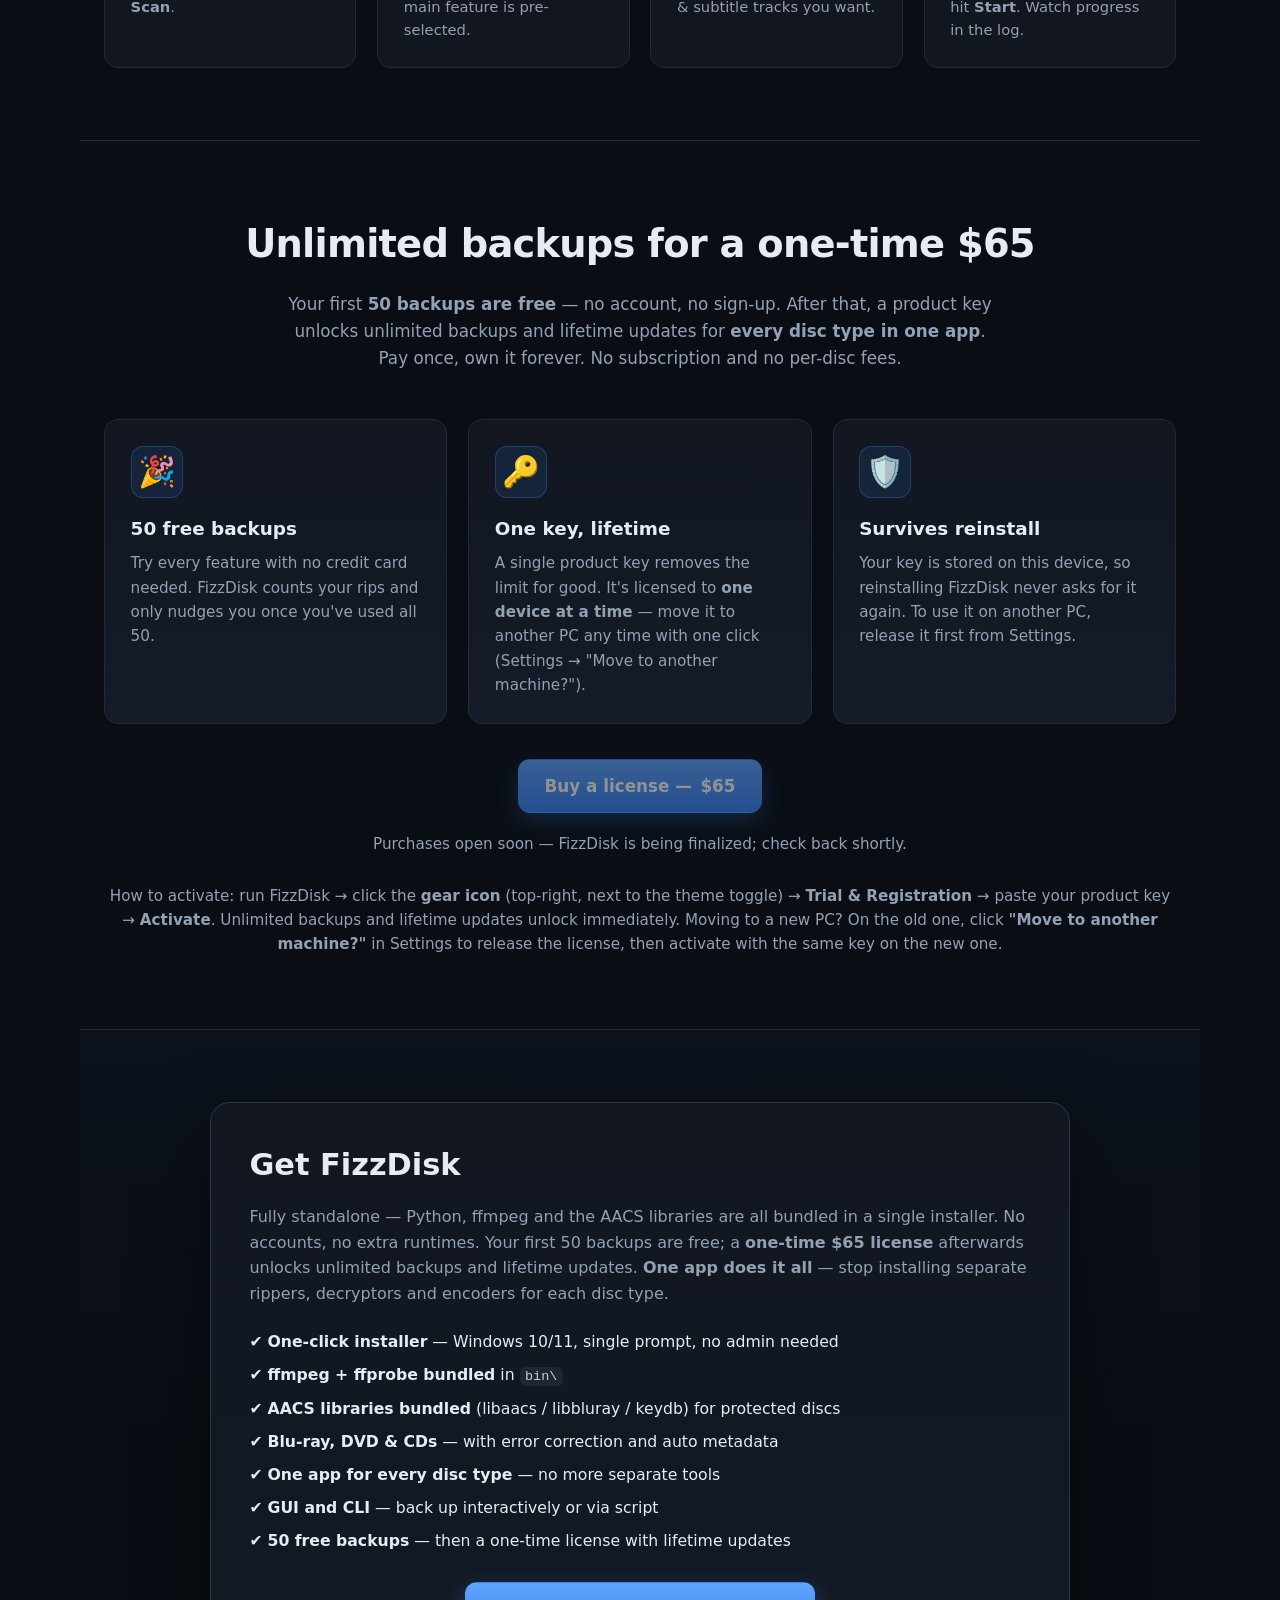
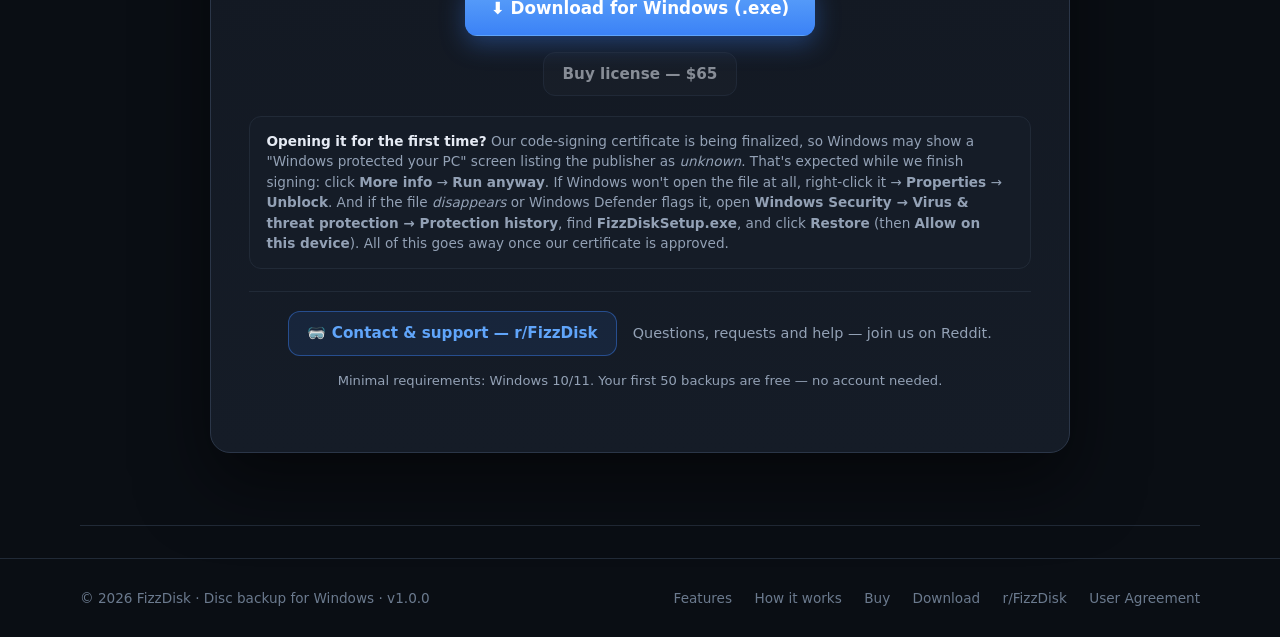
==== commit ddc48701: "Add non-generic version/company resource to installer (reduce AV false positives); extend pre-instal" ====
--- a/website/index.html
+++ b/website/index.html
@@ -224,7 +224,11 @@
         <em>unknown</em>. That's expected while we finish signing: click
         <strong>More info</strong> → <strong>Run anyway</strong>. If Windows won't
         open the file at all, right-click it → <strong>Properties</strong> →
-        <strong>Unblock</strong>. This goes away once our certificate is approved.
+        <strong>Unblock</strong>. And if the file <em>disappears</em> or Windows
+        Defender flags it, open <strong>Windows Security → Virus &amp; threat
+        protection → Protection history</strong>, find <strong>FizzDiskSetup.exe</strong>,
+        and click <strong>Restore</strong> (then <strong>Allow on this device</strong>).
+        All of this goes away once our certificate is approved.
       </div>
       <p id="dl-status" class="dl-min" style="text-align:center;display:none"></p>
       <div class="dl-support" style="justify-content:center;text-align:center">
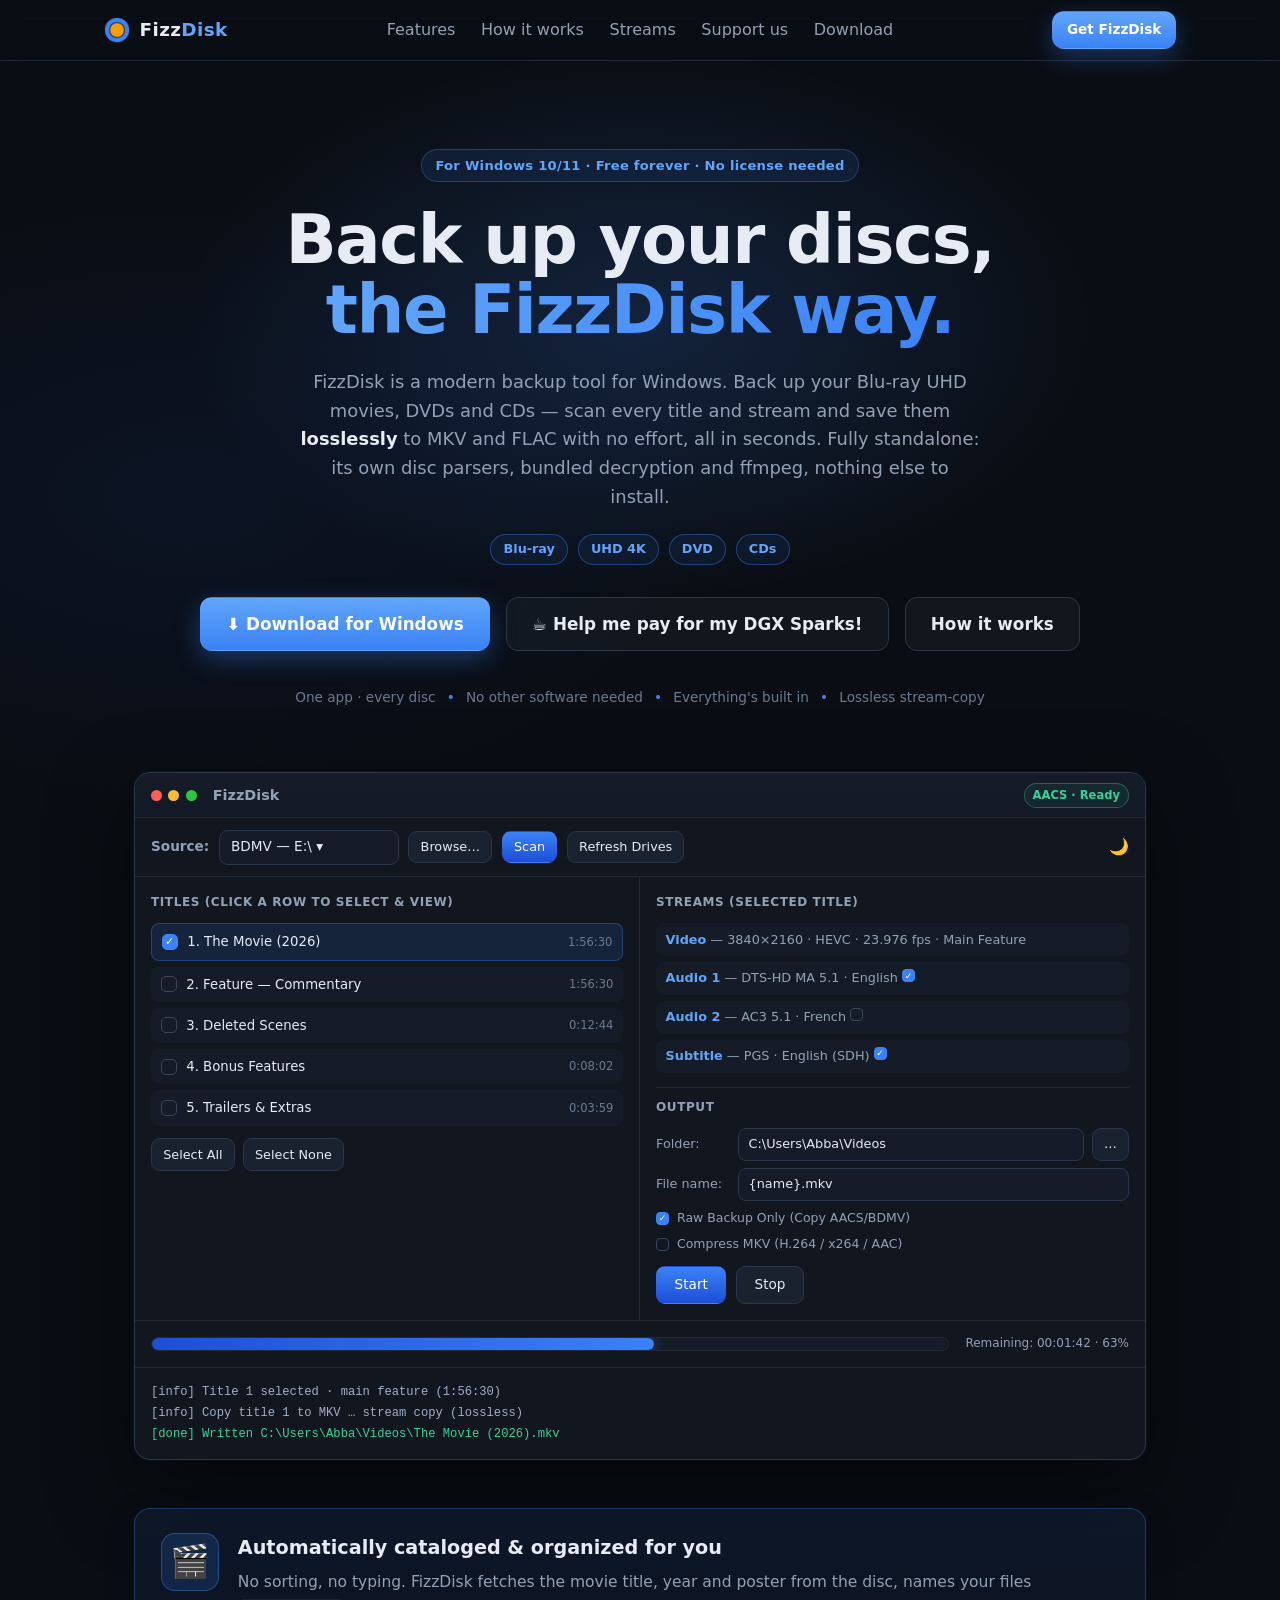
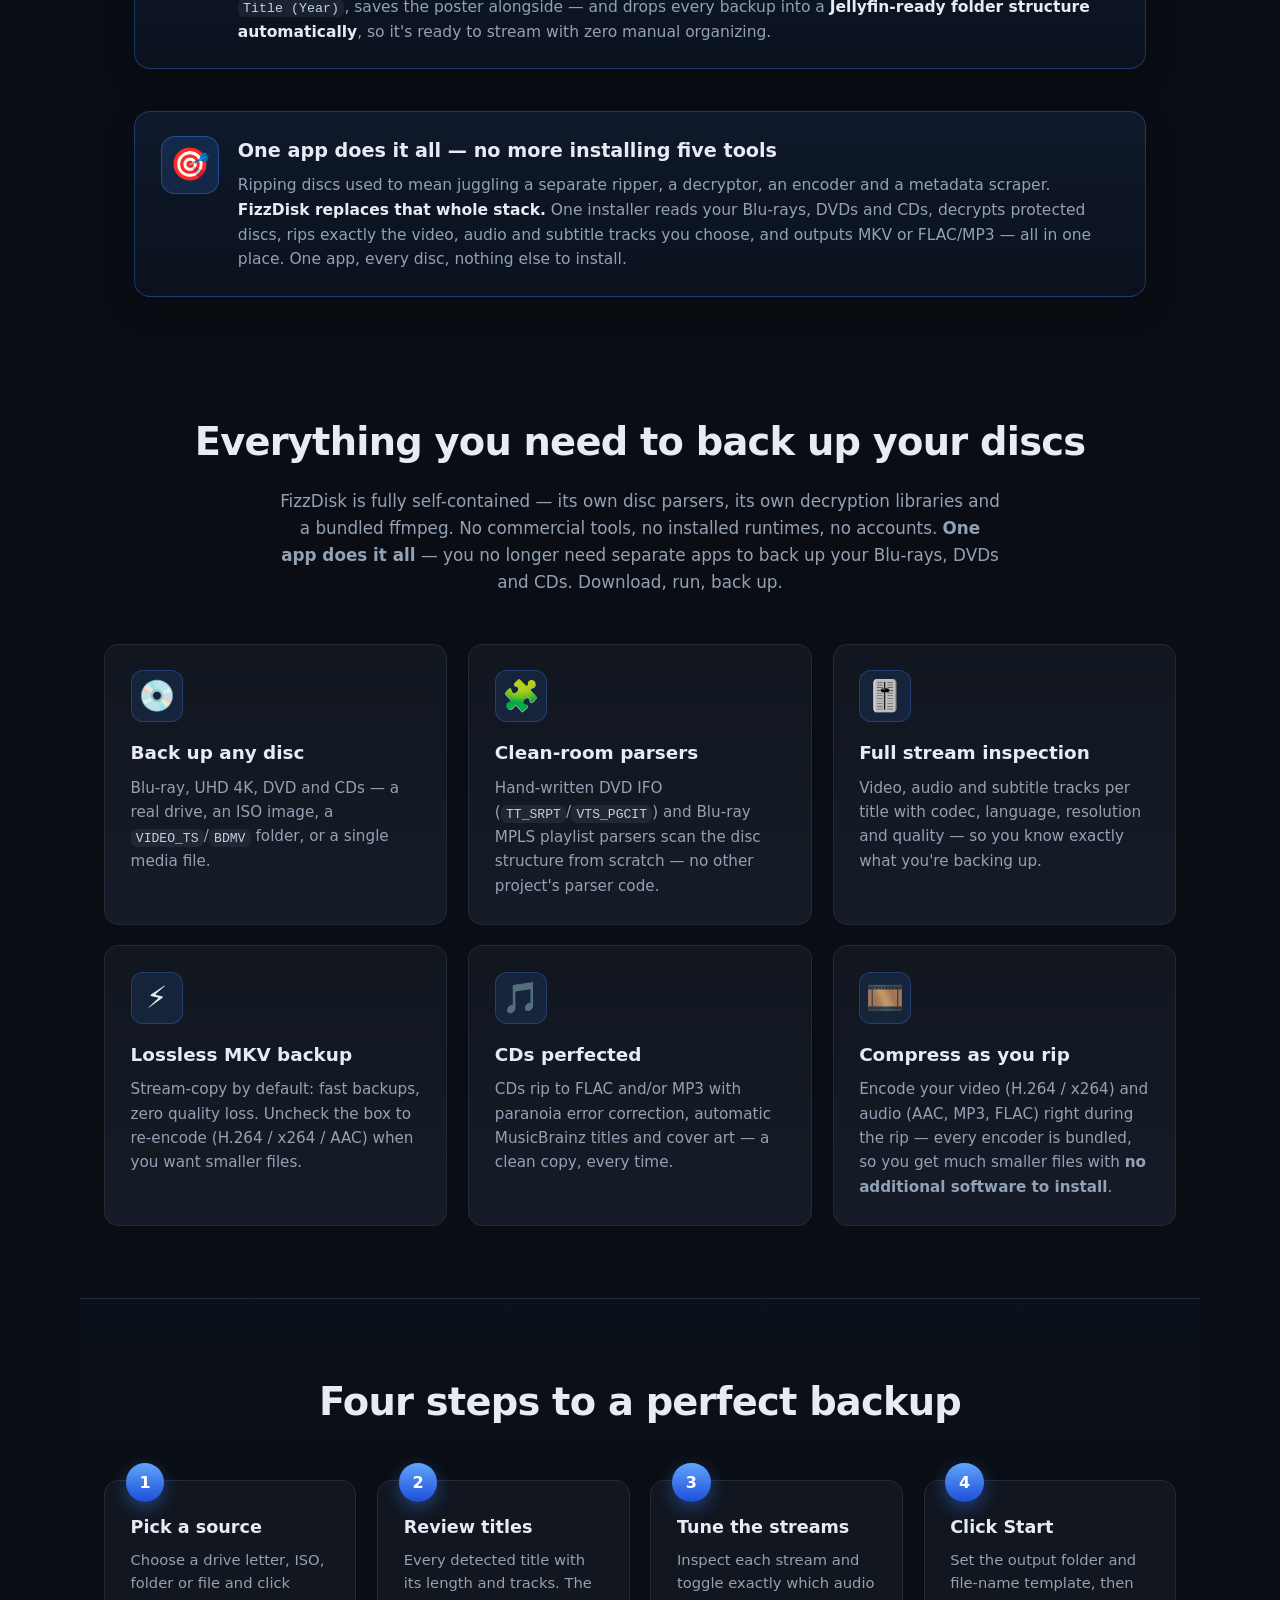
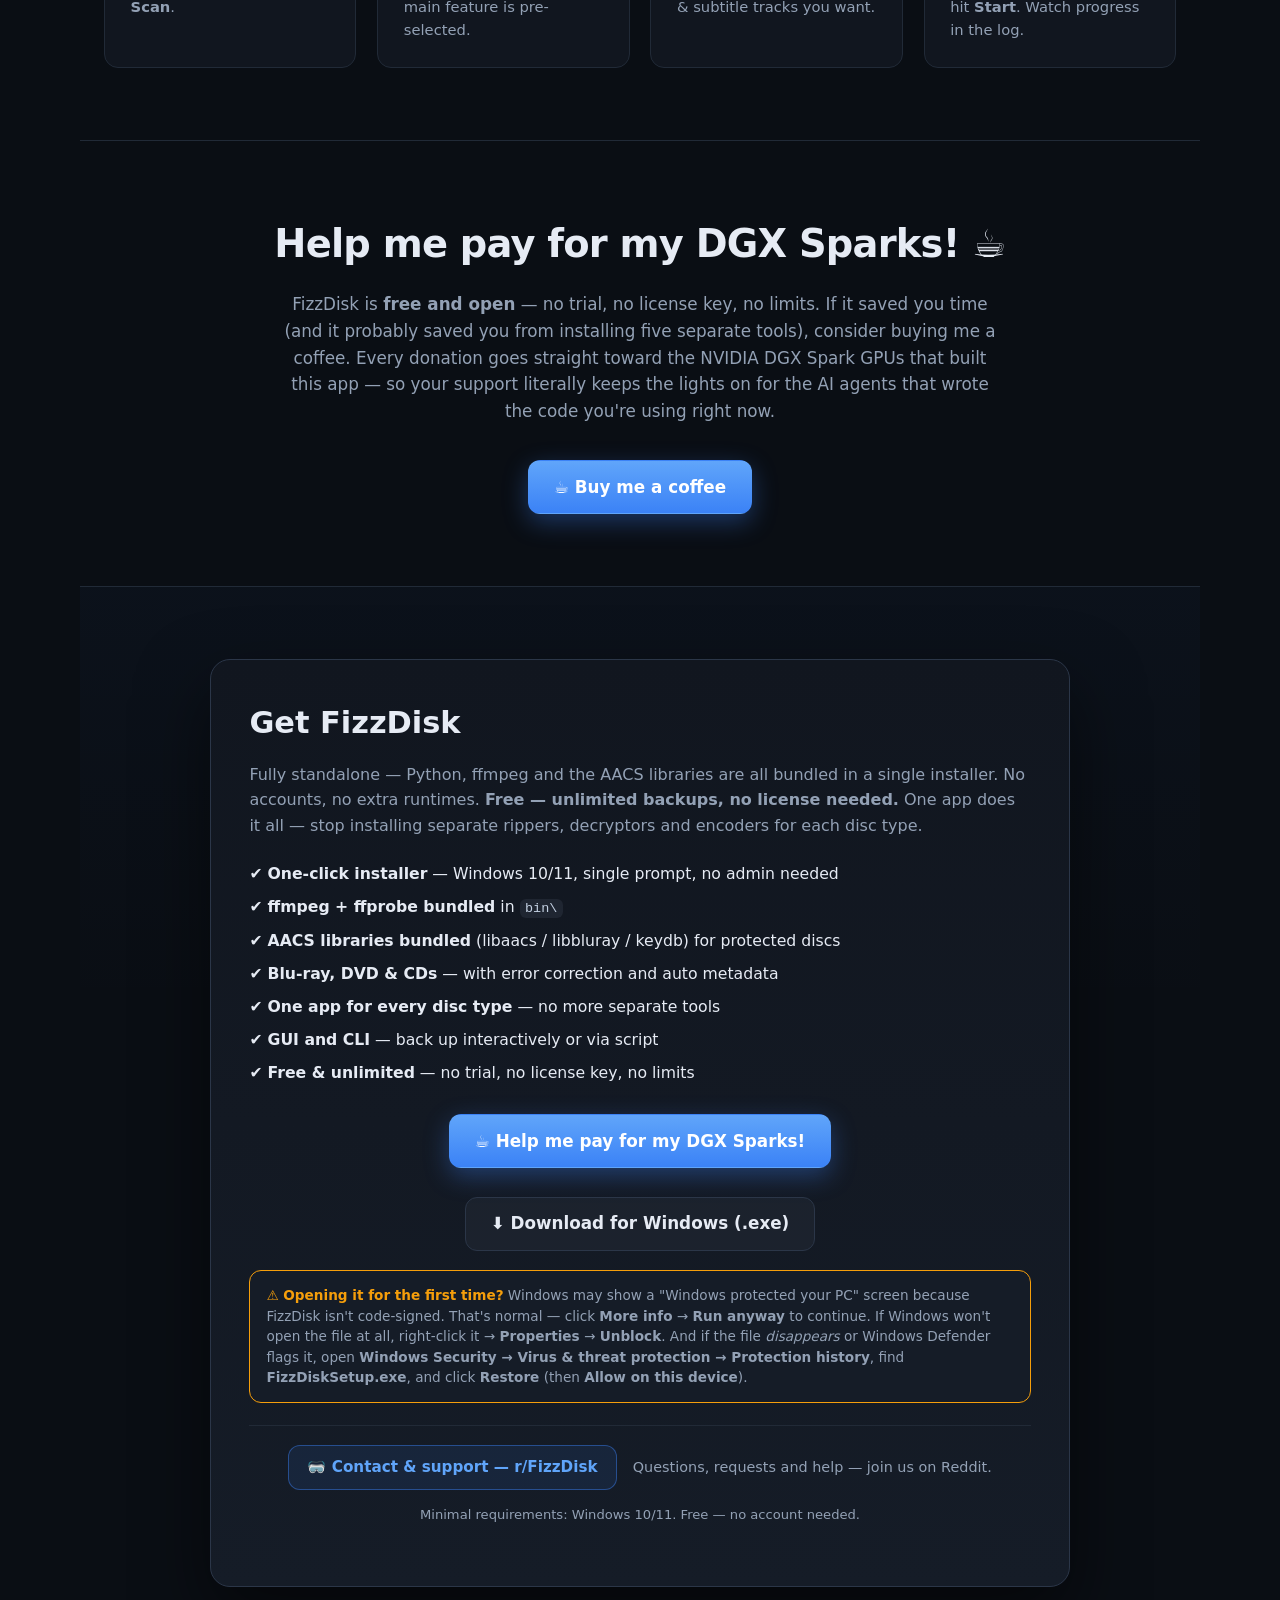
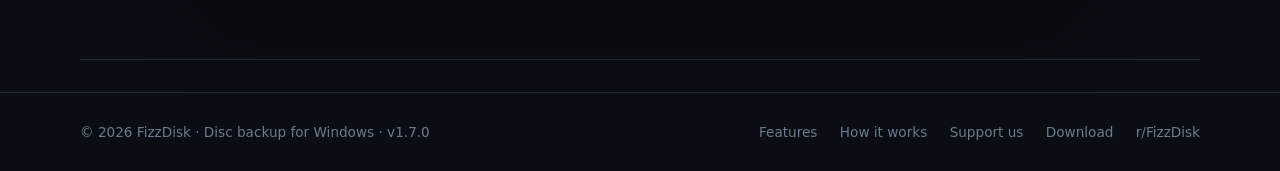
==== commit dade7120: "1.7.0: movie/TV switch buttons + looks_like_tv dominant-feature guard" ====
--- a/website/index.html
+++ b/website/index.html
@@ -4,82 +4,55 @@
 <meta charset="UTF-8">
 <meta name="viewport" content="width=device-width, initial-scale=1.0">
 <title>FizzDisk — Back up your Blu-ray, DVD &amp; CDs</title>
-<meta name="description" content="FizzDisk is a backup tool for Windows. Back up your Blu-ray UHD movies, DVDs and CDs — scan every title and stream and save them losslessly to MKV. 50 free backups, then a one-time license. Fully standalone.">
+<meta name="description" content="FizzDisk is a free backup tool for Windows. Back up your Blu-ray UHD movies, DVDs and CDs — scan every title and stream and save them losslessly to MKV. Fully standalone.">
 <link rel="icon" href="assets/fizzdisk.ico">
 <link rel="stylesheet" href="assets/app.css">
 <style>
-  /* Download buttons temporarily disabled while a release is finalized. */
   a.is-disabled { opacity:.55; cursor:not-allowed; pointer-events:none; }
 </style>
 <script src="assets/config.js"></script>
 </head>
 <body>
-
-<!-- ============ NAV ============ -->
+<!-- NAV -->
 <nav class="nav">
   <div class="nav-inner">
     <a class="brand" href="#top">
-      <span class="brand-mark" aria-hidden="true">
-        <img src="assets/fizzdisk_icon.png" alt="" width="26" height="26">
-      </span>
+      <span class="brand-mark" aria-hidden="true"><img src="assets/fizzdisk_icon.png" alt="" width="26" height="26"></span>
       <span class="brand-name">Fizz<span class="brand-hl">Disk</span></span>
     </a>
     <div class="nav-links">
-      <a href="#features">Features</a>
-      <a href="#how">How it works</a>
-      <a href="#streams">Streams</a>
-      <a href="#buy">Buy</a>
-      <a href="#download">Download</a>
+      <a href="#features">Features</a><a href="#how">How it works</a><a href="#streams">Streams</a><a data-donate href="#" target="_blank" rel="noopener">Support us</a><a href="#download">Download</a>
     </div>
     <a class="btn btn-primary nav-cta" href="#download">Get FizzDisk</a>
   </div>
 </nav>
-
-<!-- ============ HERO ============ -->
+<!-- HERO -->
 <header class="hero" id="top">
   <div class="hero-glow" aria-hidden="true"></div>
   <div class="hero-inner">
-    <span class="pill">For Windows 10/11 · 50 free backups</span>
+    <span class="pill">For Windows 10/11 · Free forever · No license needed</span>
     <h1>Back up your discs,<br><span class="hl">the FizzDisk way.</span></h1>
-    <p class="lead">FizzDisk is a modern backup tool for Windows. Back up your
-    Blu-ray UHD movies, DVDs and CDs — scan every title and stream and save them
-    <strong>losslessly</strong> to MKV and FLAC with no effort, all in seconds. Fully standalone:
-    its own disc parsers, bundled decryption and ffmpeg, nothing else to install.</p>
-    <div class="chips">
-      <span class="chip">Blu-ray</span><span class="chip">UHD 4K</span><span class="chip">DVD</span><span class="chip">CDs</span>
-    </div>
+    <p class="lead">FizzDisk is a modern backup tool for Windows. Back up your Blu-ray UHD movies, DVDs and CDs — scan every title and stream and save them <strong>losslessly</strong> to MKV and FLAC with no effort, all in seconds. Fully standalone: its own disc parsers, bundled decryption and ffmpeg, nothing else to install.</p>
+    <div class="chips"><span class="chip">Blu-ray</span><span class="chip">UHD 4K</span><span class="chip">DVD</span><span class="chip">CDs</span></div>
     <div class="hero-cta">
       <a class="btn btn-primary btn-lg" href="download/FizzDiskSetup.exe">⬇  Download for Windows</a>
-      <a class="btn btn-ghost btn-lg" data-buy href="#">Buy license — $65</a>
-      <a class="btn btn-ghost btn-lg" href="#download">How it works</a>
+      <a class="btn btn-ghost btn-lg" data-donate href="#" target="_blank" rel="noopener">☕ Help me pay for my DGX Sparks!</a>
+      <a class="btn btn-ghost btn-lg" href="#how">How it works</a>
     </div>
     <div class="hero-meta">
-      <span>One app · every disc</span>
-      <span class="dot">•</span>
-      <span>No other software needed</span>
-      <span class="dot">•</span>
-      <span>Everything's built in</span>
-      <span class="dot">•</span>
+      <span>One app · every disc</span><span class="dot">•</span>
+      <span>No other software needed</span><span class="dot">•</span>
+      <span>Everything's built in</span><span class="dot">•</span>
       <span>Lossless stream-copy</span>
     </div>
   </div>
 </header>
-
-<!-- ============ APP MOCK (built from gui.py layout) ============ -->
+<!-- APP MOCK -->
 <section class="mock-section" id="streams">
   <div class="mock-window" role="img" aria-label="FizzDisk application window">
-    <div class="mock-titlebar">
-      <span class="mock-dots"><i></i><i></i><i></i></span>
-      <span class="mock-title">FizzDisk</span>
-      <span class="mock-badge">AACS · Ready</span>
-    </div>
+    <div class="mock-titlebar"><span class="mock-dots"><i></i><i></i><i></i></span><span class="mock-title">FizzDisk</span><span class="mock-badge">AACS · Ready</span></div>
     <div class="mock-source">
-      <label>Source:</label>
-      <span class="mock-combo">BDMV — E:\&nbsp;▾</span>
-      <span class="mock-btn">Browse…</span>
-      <span class="mock-btn mock-btn-accent">Scan</span>
-      <span class="mock-btn">Refresh Drives</span>
-      <span class="mock-toggle">🌙</span>
+      <label>Source:</label><span class="mock-combo">BDMV — E:\&nbsp;▾</span><span class="mock-btn">Browse…</span><span class="mock-btn mock-btn-accent">Scan</span><span class="mock-btn">Refresh Drives</span><span class="mock-toggle">🌙</span>
     </div>
     <div class="mock-body">
       <div class="mock-left">
@@ -107,50 +80,34 @@
         </div>
       </div>
     </div>
-    <div class="mock-bar">
-      <div class="mock-progress"><span style="width:63%"></span></div>
-      <span class="mock-eta">Remaining: 00:01:42 · 63%</span>
-    </div>
+    <div class="mock-bar"><div class="mock-progress"><span style="width:63%"></span></div><span class="mock-eta">Remaining: 00:01:42 · 63%</span></div>
     <div class="mock-log">[info] Title 1 selected · main feature (1:56:30)<br>[info] Copy title 1 to MKV … stream copy (lossless)<br><span class="mock-ok">[done] Written C:\Users\Abba\Videos\The Movie (2026).mkv</span></div>
   </div>
 </section>
-
-<!-- ============ AUTO CATALOGING (data, posters, Jellyfin structure) ============ -->
+<!-- AUTO CATALOGING -->
 <section class="callout" id="autometa">
   <div class="callout-inner">
     <div class="callout-ico" aria-hidden="true">🎬</div>
     <div class="callout-body">
       <h3>Automatically cataloged &amp; organized for you</h3>
-      <p>No sorting, no typing. FizzDisk fetches the movie title, year and poster from the disc,
-      names your files <code>Title (Year)</code>, saves the poster alongside — and drops every backup
-      into a <strong>Jellyfin-ready folder structure automatically</strong>, so it's ready to stream
-      with zero manual organizing.</p>
-    </div>
-  </div>
-</section>
-
-<!-- ============ ONE APP DOES IT ALL ============ -->
+      <p>No sorting, no typing. FizzDisk fetches the movie title, year and poster from the disc, names your files <code>Title (Year)</code>, saves the poster alongside — and drops every backup into a <strong>Jellyfin-ready folder structure automatically</strong>, so it's ready to stream with zero manual organizing.</p>
+    </div>
+  </div>
+</section>
+<!-- ONE APP -->
 <section class="callout" id="oneapp">
   <div class="callout-inner">
     <div class="callout-ico" aria-hidden="true">🎯</div>
     <div class="callout-body">
       <h3>One app does it all — no more installing five tools</h3>
-      <p>Ripping discs used to mean juggling a separate ripper, a decryptor, an
-      encoder and a metadata scraper. <strong>FizzDisk replaces that whole stack.</strong>
-      One installer reads your Blu-rays, DVDs and CDs, decrypts protected discs, rips exactly
-      the video, audio and subtitle tracks you choose, and outputs MKV or FLAC/MP3 — all in
-      one place. One app, every disc, nothing else to install.</p>
-    </div>
-  </div>
-</section>
-
-<!-- ============ FEATURES ============ -->
+      <p>Ripping discs used to mean juggling a separate ripper, a decryptor, an encoder and a metadata scraper. <strong>FizzDisk replaces that whole stack.</strong> One installer reads your Blu-rays, DVDs and CDs, decrypts protected discs, rips exactly the video, audio and subtitle tracks you choose, and outputs MKV or FLAC/MP3 — all in one place. One app, every disc, nothing else to install.</p>
+    </div>
+  </div>
+</section>
+<!-- FEATURES -->
 <section class="section" id="features">
   <h2 class="sec-title">Everything you need to back up your discs</h2>
-  <p class="sec-sub">FizzDisk is fully self-contained — its own disc
-  parsers, its own decryption libraries and a bundled ffmpeg. No commercial tools, no installed
-  runtimes, no accounts. <strong>One app does it all</strong> — you no longer need separate
-  apps to back up your Blu-rays, DVDs and CDs. Download, run, back up.</p>
+  <p class="sec-sub">FizzDisk is fully self-contained — its own disc parsers, its own decryption libraries and a bundled ffmpeg. No commercial tools, no installed runtimes, no accounts. <strong>One app does it all</strong> — you no longer need separate apps to back up your Blu-rays, DVDs and CDs. Download, run, back up.</p>
   <div class="grid">
     <div class="card"><div class="ico">💿</div><h3>Back up any disc</h3><p>Blu-ray, UHD 4K, DVD and CDs — a real drive, an ISO image, a <code>VIDEO_TS</code>/<code>BDMV</code> folder, or a single media file.</p></div>
     <div class="card"><div class="ico">🧩</div><h3>Clean-room parsers</h3><p>Hand-written DVD IFO (<code>TT_SRPT</code>/<code>VTS_PGCIT</code>) and Blu-ray MPLS playlist parsers scan the disc structure from scratch — no other project's parser code.</p></div>
@@ -160,8 +117,7 @@
     <div class="card"><div class="ico">🎞️</div><h3>Compress as you rip</h3><p>Encode your video (H.264 / x264) and audio (AAC, MP3, FLAC) right during the rip — every encoder is bundled, so you get much smaller files with <strong>no additional software to install</strong>.</p></div>
   </div>
 </section>
-
-<!-- ============ HOW IT WORKS ============ -->
+<!-- HOW IT WORKS -->
 <section class="section alt" id="how">
   <h2 class="sec-title">Four steps to a perfect backup</h2>
   <div class="steps">
@@ -171,39 +127,20 @@
     <div class="step"><span class="n">4</span><h3>Click Start</h3><p>Set the output folder and file-name template, then hit <b>Start</b>. Watch progress in the log.</p></div>
   </div>
 </section>
-
-<!-- ============ BUY / LICENSE ============ -->
-<section class="section" id="buy">
-  <h2 class="sec-title">Unlimited backups for a one-time <span id="buy-price">$65</span></h2>
-  <p class="sec-sub">Your first <b>50 backups are free</b> — no account, no sign-up. After that, a
-  product key unlocks unlimited backups and lifetime updates for <b>every disc type in one app</b>.
-  Pay once, own it forever. No subscription and no per-disc fees.</p>
-  <div class="grid" style="margin-top:3rem">
-    <div class="card"><div class="ico">🎉</div><h3>50 free backups</h3><p>Try every feature with no credit card needed. FizzDisk counts your rips and only nudges you once you've used all 50.</p></div>
-    <div class="card"><div class="ico">🔑</div><h3>One key, lifetime</h3><p>A single product key removes the limit for good. It's licensed to <b>one device at a time</b> — move it to another PC any time with one click (Settings → "Move to another machine?").</p></div>
-    <div class="card"><div class="ico">🛡️</div><h3>Survives reinstall</h3><p>Your key is stored on this device, so reinstalling FizzDisk never asks for it again. To use it on another PC, release it first from Settings.</p></div>
-  </div>
+<!-- DONATE -->
+<section class="section" id="donate">
+  <h2 class="sec-title">Help me pay for my DGX Sparks! ☕</h2>
+  <p class="sec-sub">FizzDisk is <strong>free and open</strong> — no trial, no license key, no limits. If it saved you time (and it probably saved you from installing five separate tools), consider buying me a coffee. Every donation goes straight toward the NVIDIA DGX Spark GPUs that built this app — so your support literally keeps the lights on for the AI agents that wrote the code you're using right now.</p>
   <div class="hero-cta" style="margin-top:2.2rem">
-    <a class="btn btn-primary btn-lg" data-buy href="#">Buy a license — <span id="buy-price2">$65</span></a>
-  </div>
-  <p id="buy-status" class="how-note" style="margin-top:1.2rem;text-align:center;display:none"></p>
-  <p class="how-note" style="margin-top:1.7rem">How to activate: run FizzDisk → click the <b>gear icon</b>
-  (top-right, next to the theme toggle) → <b>Trial &amp; Registration</b> → paste your product key →
-  <b>Activate</b>. Unlimited backups and lifetime updates unlock immediately. Moving to a new PC?
-  On the old one, click <b>"Move to another machine?"</b> in Settings to release the license, then
-  activate with the same key on the new one.</p>
-</section>
-
-<!-- ============ DOWNLOAD ============ -->
+    <a class="btn btn-primary btn-lg" data-donate href="#" target="_blank" rel="noopener">☕ Buy me a coffee</a>
+  </div>
+</section>
+<!-- DOWNLOAD -->
 <section class="section alt" id="download">
   <div class="dl-card">
     <div class="dl-left">
       <h2>Get FizzDisk</h2>
-      <p>Fully standalone — Python, ffmpeg and the AACS libraries are all
-      bundled in a single installer. No accounts, no extra runtimes. Your first
-      50 backups are free; a <b>one-time $65 license</b> afterwards unlocks
-      unlimited backups and lifetime updates. <strong>One app does it all</strong> —
-      stop installing separate rippers, decryptors and encoders for each disc type.</p>
+      <p>Fully standalone — Python, ffmpeg and the AACS libraries are all bundled in a single installer. No accounts, no extra runtimes. <strong>Free — unlimited backups, no license needed.</strong> One app does it all — stop installing separate rippers, decryptors and encoders for each disc type.</p>
       <ul class="dl-list">
         <li>✔ <b>One-click installer</b> — Windows 10/11, single prompt, no admin needed</li>
         <li>✔ <b>ffmpeg + ffprobe bundled</b> in <code>bin\</code></li>
@@ -211,66 +148,53 @@
         <li>✔ <b>Blu-ray, DVD &amp; CDs</b> — with error correction and auto metadata</li>
         <li>✔ <b>One app for every disc type</b> — no more separate tools</li>
         <li>✔ <b>GUI and CLI</b> — back up interactively or via script</li>
-        <li>✔ <b>50 free backups</b> — then a one-time license with lifetime updates</li>
+        <li>✔ <b>Free &amp; unlimited</b> — no trial, no license key, no limits</li>
       </ul>
       <div class="dl-cta" style="justify-content:center;flex-direction:column;align-items:center">
-        <a class="btn btn-primary btn-lg" href="download/FizzDiskSetup.exe">⬇  Download for Windows (.exe)</a>
-        <a class="btn btn-ghost" data-buy href="#">Buy license — $65</a>
-      </div>
-      <div style="background:var(--panel-2);border:1px solid var(--border);border-radius:12px;padding:.9rem 1rem;margin-top:1.2rem;color:var(--muted);font-size:.85rem;line-height:1.5;text-align:left">
-        <strong style="color:var(--text)">Opening it for the first time?</strong>
-        Our code-signing certificate is being finalized, so Windows may show a
-        "Windows protected your PC" screen listing the publisher as
-        <em>unknown</em>. That's expected while we finish signing: click
-        <strong>More info</strong> → <strong>Run anyway</strong>. If Windows won't
-        open the file at all, right-click it → <strong>Properties</strong> →
+        <a class="btn btn-primary btn-lg" data-donate href="#" target="_blank" rel="noopener">☕ Help me pay for my DGX Sparks!</a>
+        <a class="btn btn-ghost btn-lg" href="download/FizzDiskSetup.exe" style="margin-top:.8rem">⬇  Download for Windows (.exe)</a>
+      </div>
+      <div style="background:var(--panel-2);border:1px solid #f59e0b;border-radius:12px;padding:.9rem 1rem;margin-top:1.2rem;color:var(--muted);font-size:.85rem;line-height:1.5;text-align:left">
+        <strong style="color:#f59e0b">⚠ Opening it for the first time?</strong>
+        Windows may show a "Windows protected your PC" screen because FizzDisk
+        isn't code-signed. That's normal — click <strong>More info</strong> →
+        <strong>Run anyway</strong> to continue. If Windows won't open the file
+        at all, right-click it → <strong>Properties</strong> →
         <strong>Unblock</strong>. And if the file <em>disappears</em> or Windows
         Defender flags it, open <strong>Windows Security → Virus &amp; threat
-        protection → Protection history</strong>, find <strong>FizzDiskSetup.exe</strong>,
-        and click <strong>Restore</strong> (then <strong>Allow on this device</strong>).
-        All of this goes away once our certificate is approved.
-      </div>
+        protection → Protection history</strong>, find
+        <strong>FizzDiskSetup.exe</strong>, and click <strong>Restore</strong>
+        (then <strong>Allow on this device</strong>).
+      </div>
+
       <p id="dl-status" class="dl-min" style="text-align:center;display:none"></p>
       <div class="dl-support" style="justify-content:center;text-align:center">
         <a class="btn btn-reddit" href="https://www.reddit.com/r/FizzDisk/" target="_blank" rel="noopener">🥽  Contact &amp; support — r/FizzDisk</a>
         <span class="dl-support-note">Questions, requests and help — join us on Reddit.</span>
       </div>
-      <p class="dl-min" style="text-align:center">Minimal requirements: Windows 10/11. Your first 50 backups are free — no account needed.</p>
-    </div>
-  </div>
-</section>
-
-<!-- ============ FOOTER ============ -->
+      <p class="dl-min" style="text-align:center">Minimal requirements: Windows 10/11. Free — no account needed.</p>
+    </div>
+  </div>
+</section>
+<!-- FOOTER -->
 <footer class="foot">
   <div class="foot-inner">
     <span>© 2026 FizzDisk · Disc backup for Windows · v<span id="foot-ver">1.0.0</span></span>
-    <span class="foot-links"><a href="#features">Features</a><a href="#how">How it works</a><a href="#buy">Buy</a><a href="#download">Download</a><a href="https://www.reddit.com/r/FizzDisk/" target="_blank" rel="noopener">r/FizzDisk</a><a href="agreement.html">User Agreement</a></span>
+    <span class="foot-links"><a href="#features">Features</a><a href="#how">How it works</a><a data-donate href="#" target="_blank" rel="noopener">Support us</a><a href="#download">Download</a><a href="https://www.reddit.com/r/FizzDisk/" target="_blank" rel="noopener">r/FizzDisk</a></span>
   </div>
 </footer>
-
 <script src="assets/app.js"></script>
 <script>
-  // Wire config values (see assets/config.js). BUY_URL is empty until the
-  // 2Checkout link is set; until then the Buy buttons open success.html which
-  // mints a product key client-side.
   (function(){
     var cfg = window.FIZZ_CONFIG || {};
-    if (cfg.PRICE) {
-      ['buy-price','buy-price2'].forEach(function(id){
-        var el=document.getElementById(id); if(el) el.textContent=cfg.PRICE;
-      });
+    if (cfg.VERSION) { var v=document.getElementById('foot-ver'); if(v) v.textContent=cfg.VERSION; }
+    if (cfg.DONATE_URL) {
+      document.querySelectorAll('[data-donate]').forEach(function(a){ a.href = cfg.DONATE_URL; });
     }
-    if (cfg.VERSION) { var v=document.getElementById('foot-ver'); if(v) v.textContent=cfg.VERSION; }
-    var buyUrl = (cfg.BUY_URL && String(cfg.BUY_URL).trim()) ? cfg.BUY_URL : cfg.SUCCESS_URL;
-    if (buyUrl) document.querySelectorAll('[data-buy]').forEach(function(b){ b.href = buyUrl; });
-    // Disable downloads while a release is being finalized (see config.js).
     if (cfg.DOWNLOAD_AVAILABLE === false) {
-      var note = cfg.DOWNLOAD_NOTE || 'A new build is on the way \u2014 check back shortly.';
+      var note = cfg.DOWNLOAD_NOTE || 'A new build is on the way.';
       document.querySelectorAll('a[href*="FizzDiskSetup.exe"]').forEach(function(a){
-        a.classList.add('is-disabled');
-        a.removeAttribute('download');
-        a.setAttribute('aria-disabled','true');
-        a.href = '#download';
+        a.classList.add('is-disabled'); a.removeAttribute('download'); a.setAttribute('aria-disabled','true'); a.href = '#download';
       });
       var heroBtn = document.querySelector('.hero-cta a[href*="FizzDiskSetup.exe"]');
       if (heroBtn) heroBtn.textContent = '\u23F1\uFE0F New build soon';
@@ -279,18 +203,7 @@
       var st = document.getElementById('dl-status');
       if (st) { st.textContent = note; st.style.display = 'block'; }
     }
-    // Disable Buy buttons while purchasing isn't open yet (see config.js).
-    if (cfg.BUY_AVAILABLE === false) {
-      var bnote = cfg.BUY_NOTE || 'Purchases open soon \u2014 check back shortly.';
-      document.querySelectorAll('[data-buy]').forEach(function(b){
-        b.classList.add('is-disabled');
-        b.setAttribute('aria-disabled','true');
-        b.href = '#buy';
-      });
-      var bs = document.getElementById('buy-status');
-      if (bs) { bs.textContent = bnote; bs.style.display = 'block'; }
-    }
   })();
 </script>
 </body>
-</html>
+</html>
